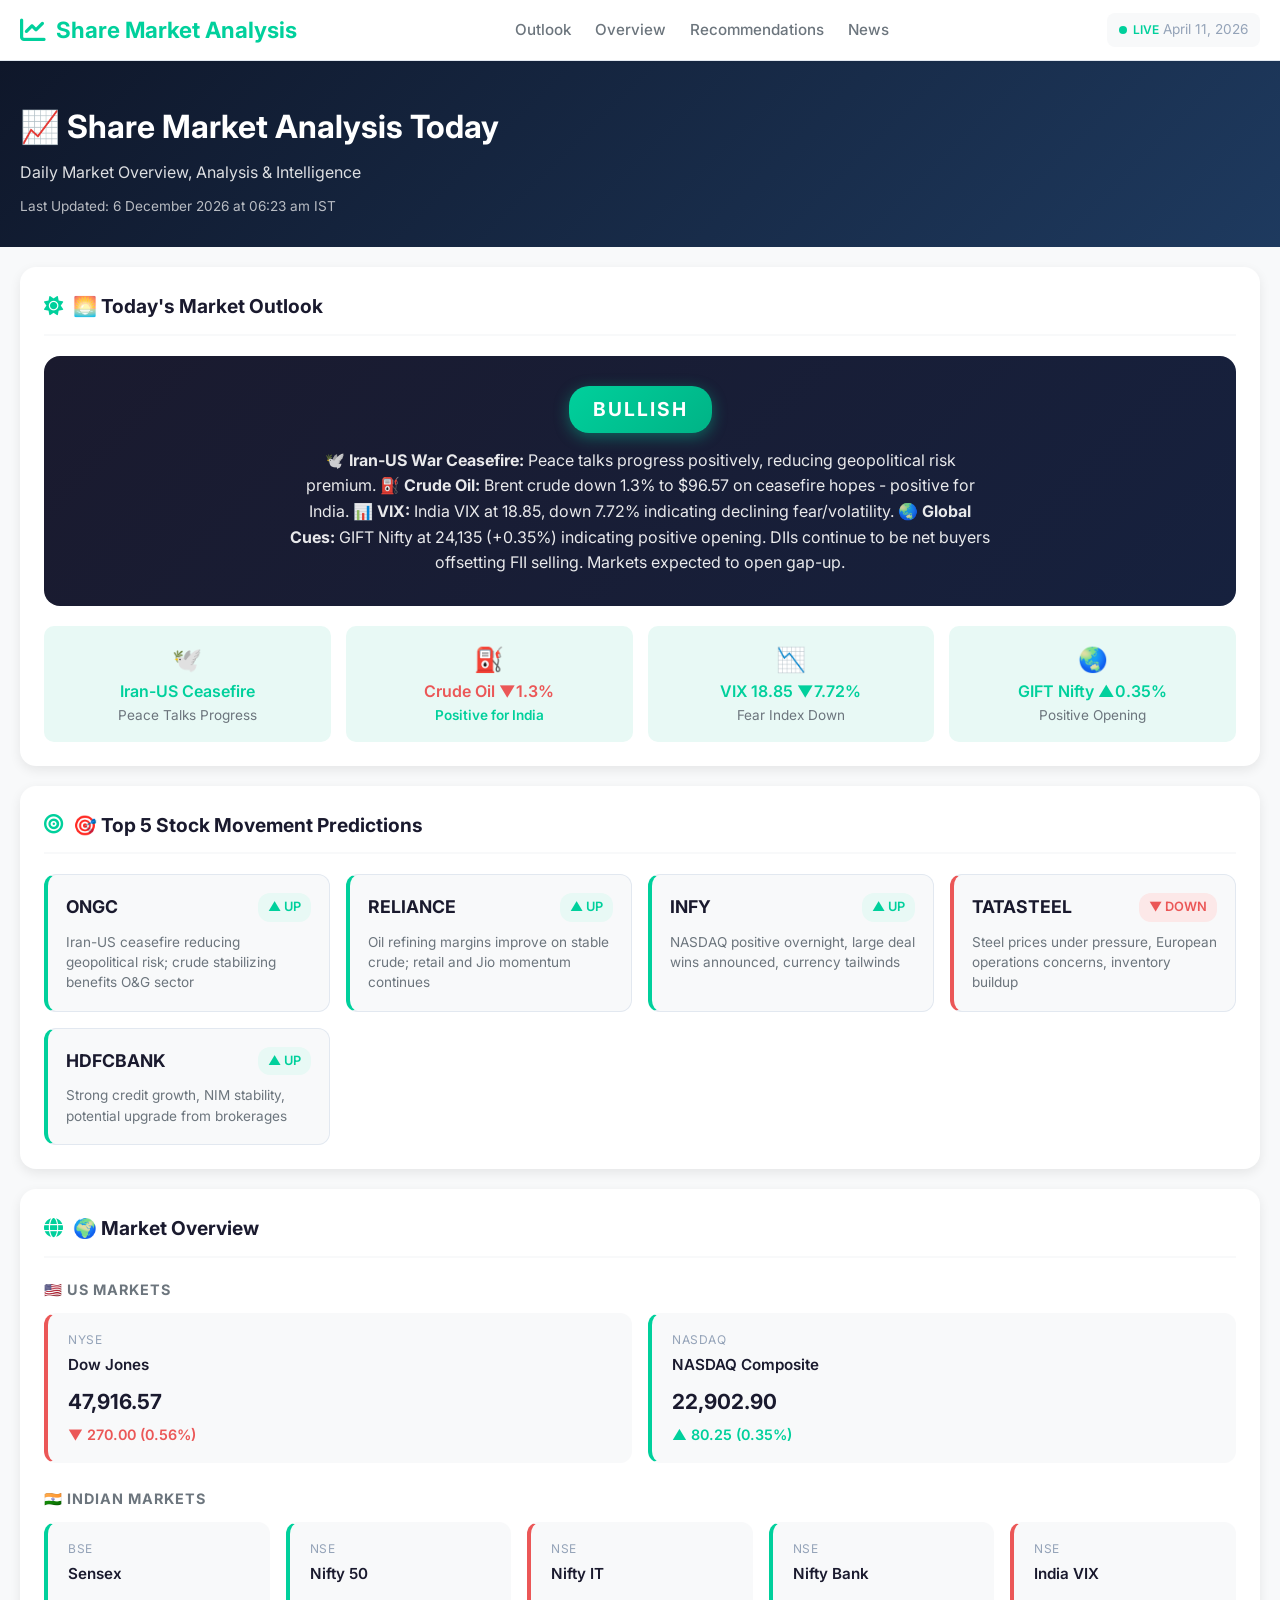
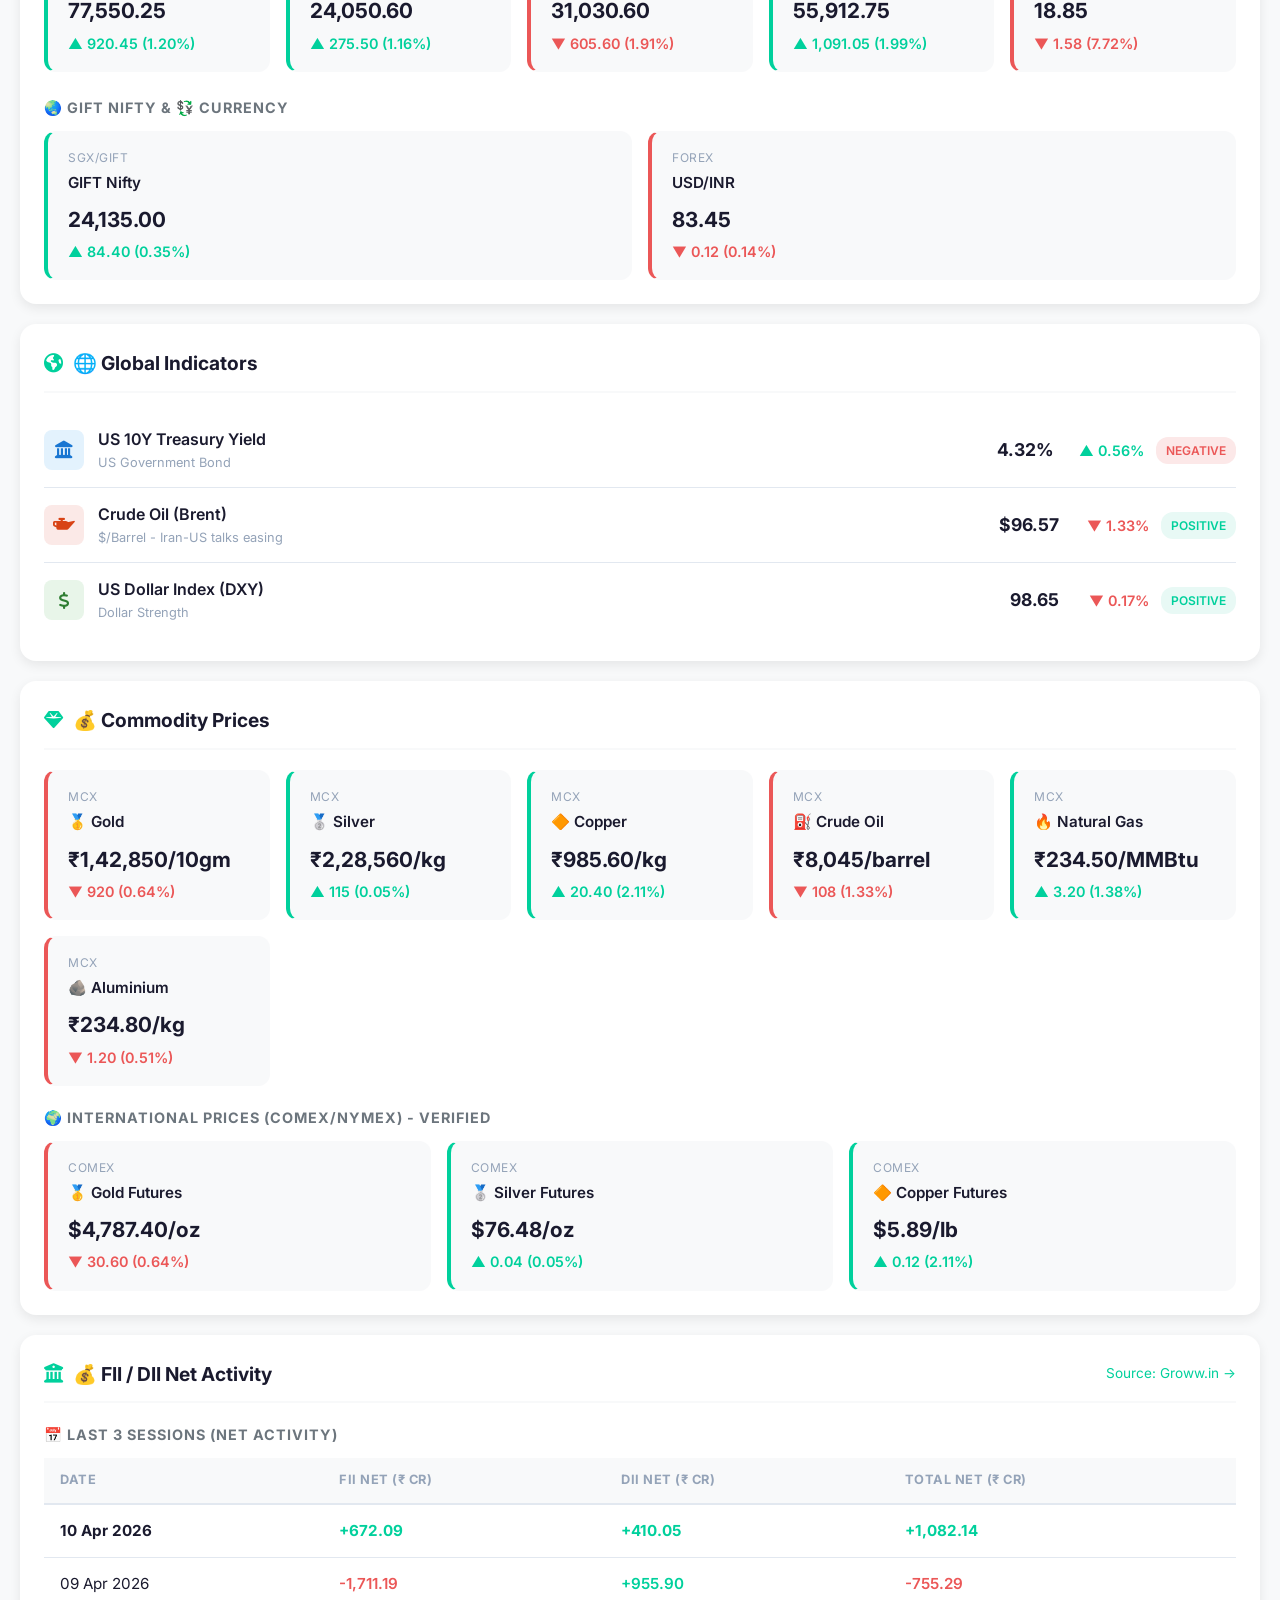
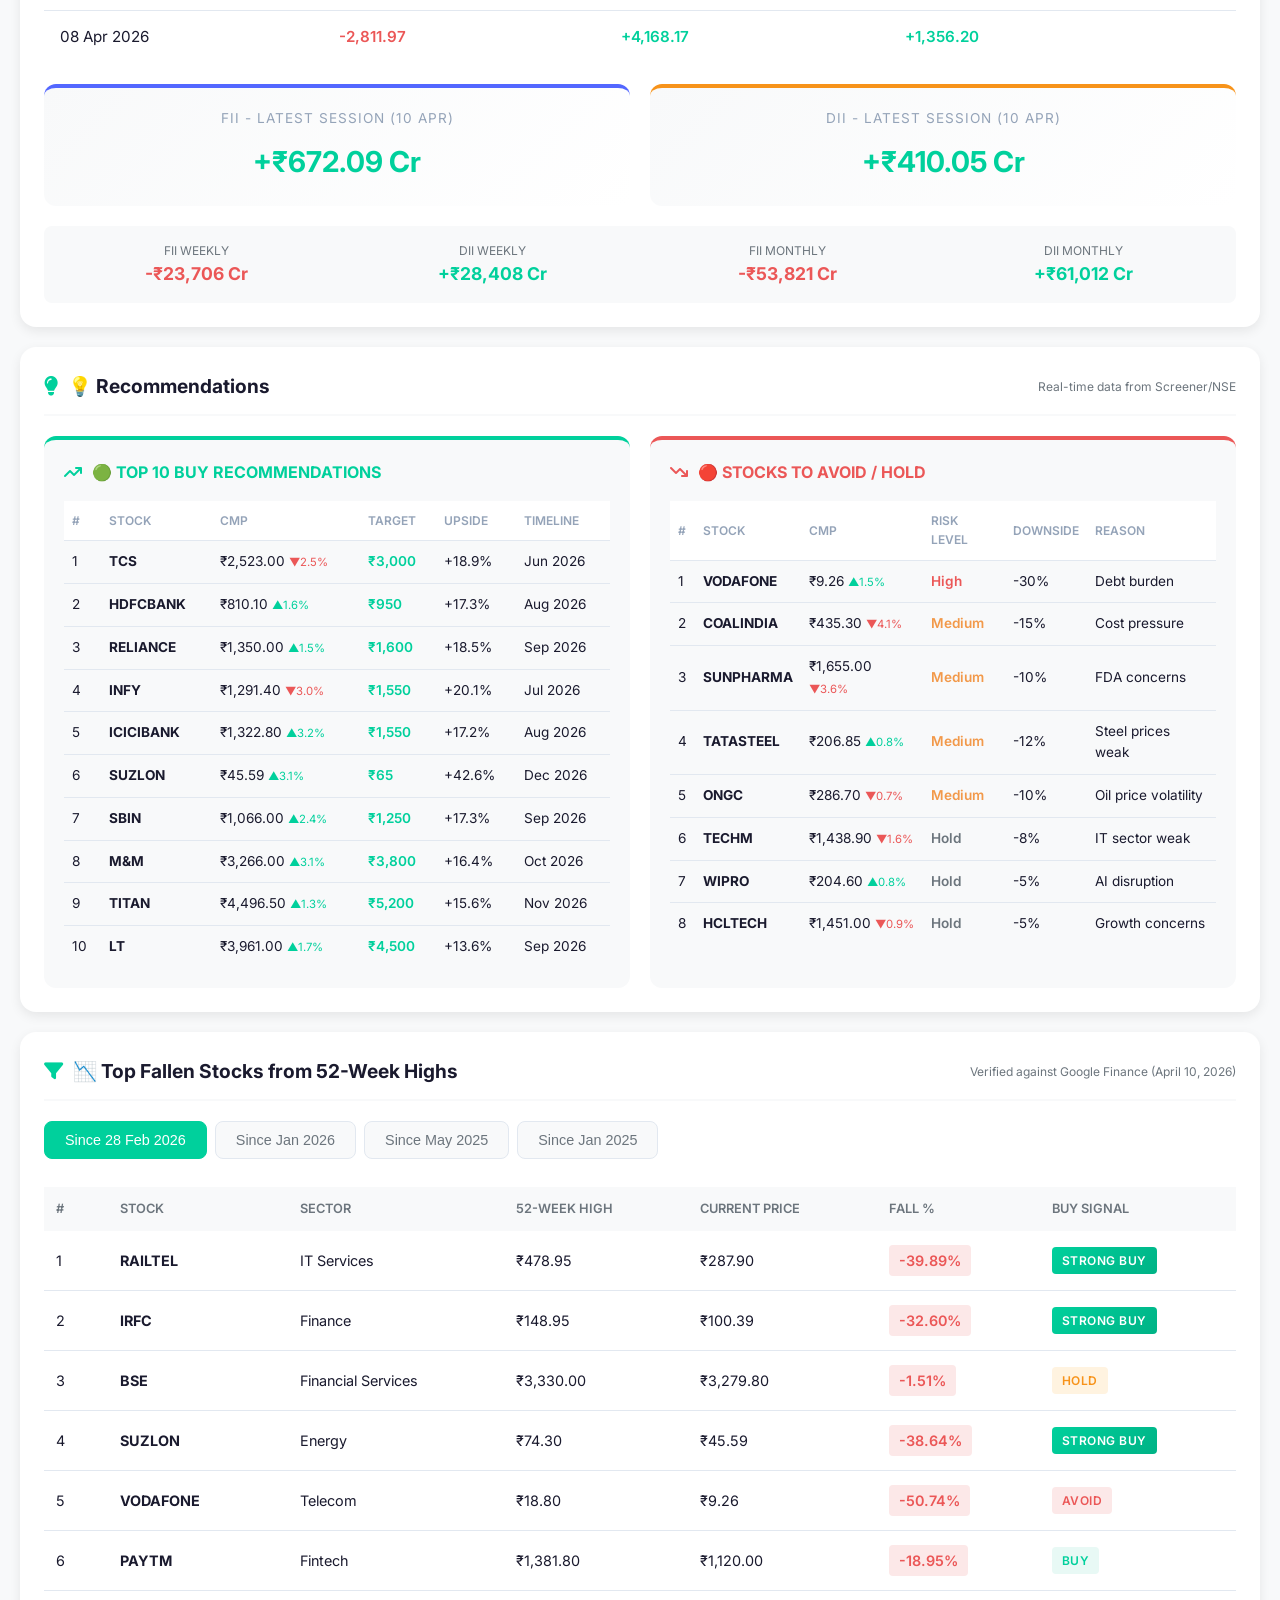
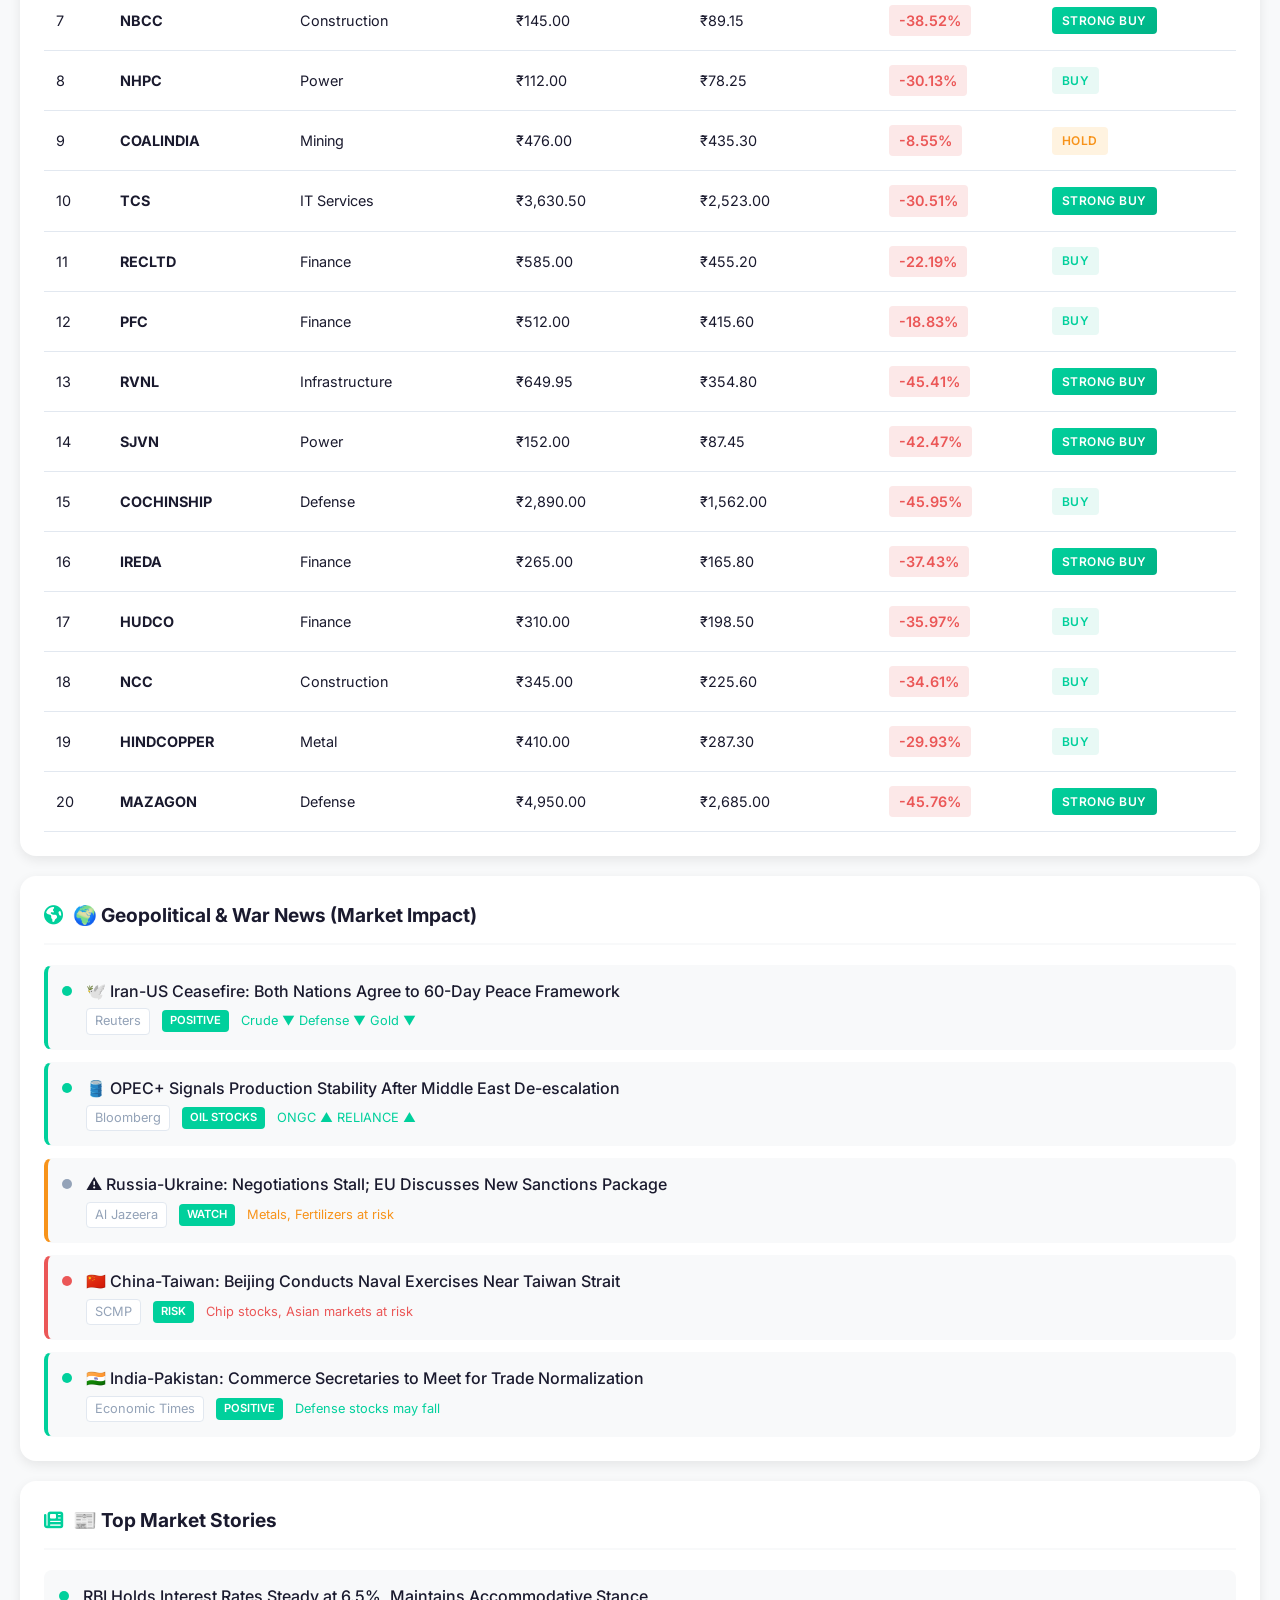
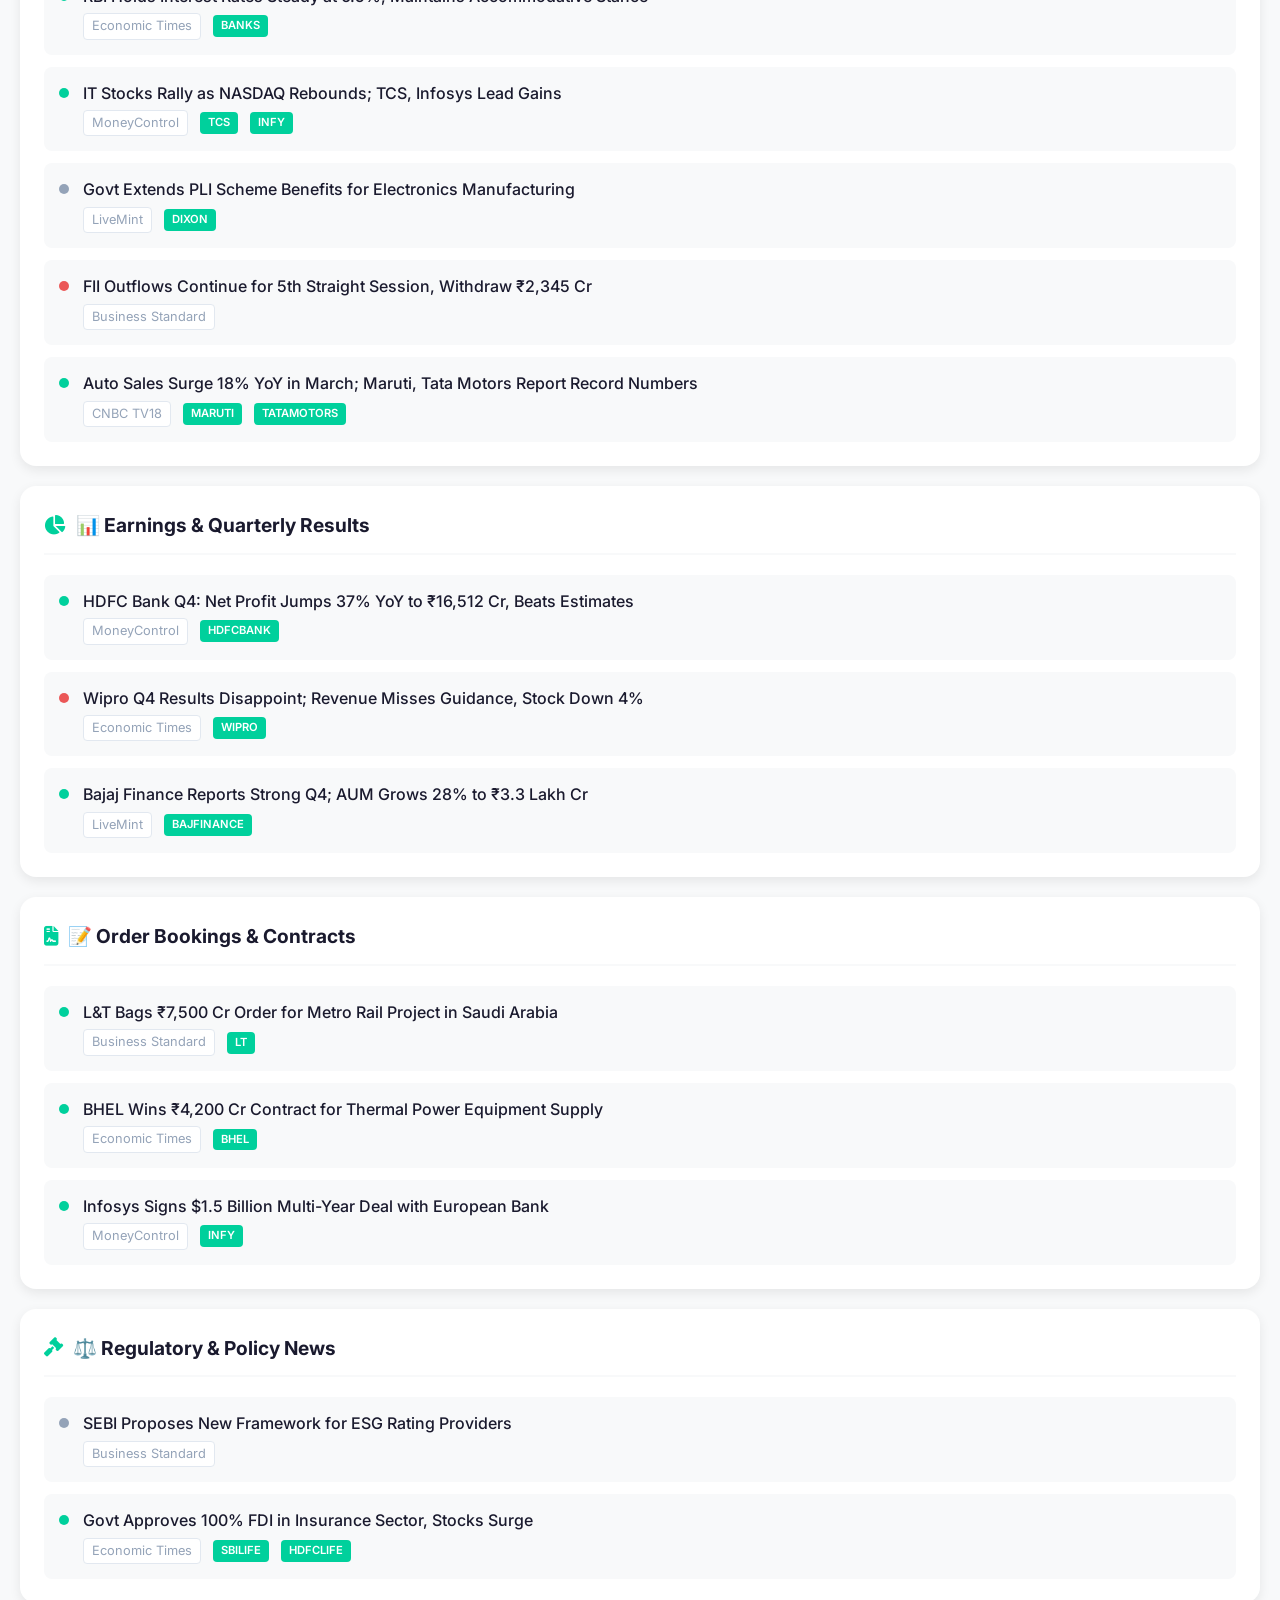
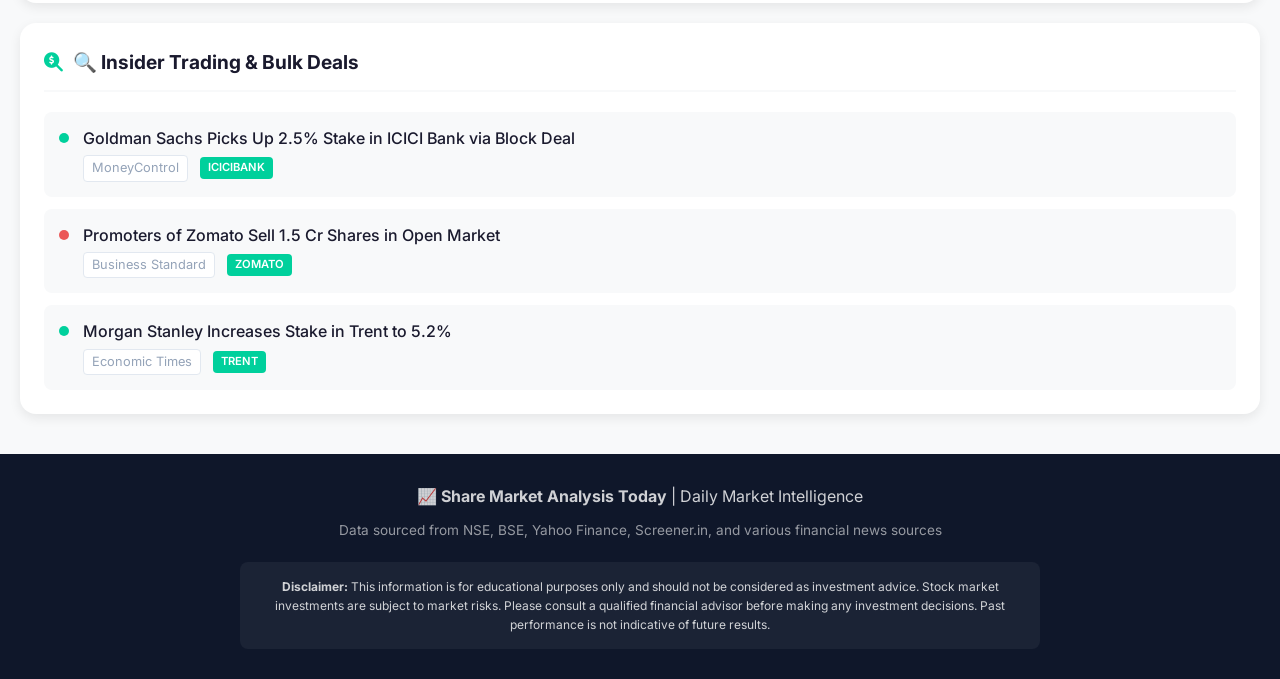
==== market_dashboard/index.html @ 62918c74 "✨ Add GitHub Pages dashboard deployment with email integration - Add deploy-pages.yml workflow for G" ====
<!DOCTYPE html>
<html lang="en">
<head>
    <meta charset="UTF-8">
    <meta name="viewport" content="width=device-width, initial-scale=1.0">
    <meta name="description" content="Share Market Analysis Today - Daily stock market overview, indices, FII/DII data, news, and recommendations">
    <title>📈 Share Market Analysis Today</title>
    <link rel="preconnect" href="https://fonts.googleapis.com">
    <link rel="preconnect" href="https://fonts.gstatic.com" crossorigin>
    <link href="https://fonts.googleapis.com/css2?family=Inter:wght@300;400;500;600;700;800&display=swap" rel="stylesheet">
    <link rel="stylesheet" href="https://cdnjs.cloudflare.com/ajax/libs/font-awesome/6.4.0/css/all.min.css">
    <link rel="stylesheet" href="assets/css/style.css">
</head>
<body>
    <!-- Navigation -->
    <nav class="navbar">
        <div class="nav-container">
            <a href="#" class="nav-logo">
                <i class="fas fa-chart-line"></i>
                <span>Share Market Analysis</span>
            </a>
            <ul class="nav-menu">
                <li><a href="#outlook" class="nav-link">Outlook</a></li>
                <li><a href="#overview" class="nav-link">Overview</a></li>
                <li><a href="#recommendations" class="nav-link">Recommendations</a></li>
                <li><a href="#news" class="nav-link">News</a></li>
            </ul>
            <div class="nav-date" id="currentDate">
                <span class="live-indicator"><span class="live-dot"></span>LIVE</span>
                April 11, 2026
            </div>
        </div>
    </nav>

    <!-- Page Header -->
    <header class="page-header">
        <div class="container">
            <h1>📈 Share Market Analysis Today</h1>
            <p class="tagline">Daily Market Overview, Analysis & Intelligence</p>
            <p class="last-updated">Last Updated: <span id="lastUpdated">April 11, 2026 09:30 AM IST</span></p>
        </div>
    </header>

    <main class="container" style="margin-top: 20px;">

        <!-- ===== TODAY'S MARKET OUTLOOK (AT TOP) ===== -->
        <section id="outlook" class="market-section">
            <div class="section-header">
                <h2 class="section-title"><i class="fas fa-sun"></i> 🌅 Today's Market Outlook</h2>
            </div>
            
            <div class="outlook-card">
                <div class="outlook-badge bullish" id="outlook-badge">BULLISH</div>
                <p class="outlook-reason" id="outlook-reason">
                    <strong>🕊️ Iran-US War Ceasefire:</strong> Peace talks progress positively, reducing geopolitical risk premium. 
                    <strong>⛽ Crude Oil:</strong> Brent crude down 1.3% to $96.57 on ceasefire hopes - positive for India.
                    <strong>📊 VIX:</strong> India VIX at 18.85, down 7.72% indicating declining fear/volatility.
                    <strong>🌏 Global Cues:</strong> GIFT Nifty at 24,135 (+0.35%) indicating positive opening.
                    DIIs continue to be net buyers offsetting FII selling. Markets expected to open gap-up.
                </p>
            </div>
            
            <!-- Quick Outlook Factors -->
            <div style="margin-top: 20px; display: grid; grid-template-columns: repeat(auto-fit, minmax(200px, 1fr)); gap: 15px;">
                <div style="background: #e8f9f5; padding: 15px; border-radius: 10px; text-align: center;">
                    <div style="font-size: 1.5rem;">🕊️</div>
                    <div style="font-weight: 600; color: #00d09c;">Iran-US Ceasefire</div>
                    <div style="font-size: 0.85rem; color: #6c757d;">Peace Talks Progress</div>
                </div>
                <div style="background: #e8f9f5; padding: 15px; border-radius: 10px; text-align: center;">
                    <div style="font-size: 1.5rem;">⛽</div>
                    <div style="font-weight: 600;"><span style="color: #eb5757;">Crude Oil ▼1.3%</span></div>
                    <div style="font-size: 0.85rem; font-weight: 600; color: #00d09c;">Positive for India</div>
                </div>
                <div style="background: #e8f9f5; padding: 15px; border-radius: 10px; text-align: center;">
                    <div style="font-size: 1.5rem;">📉</div>
                    <div style="font-weight: 600; color: #00d09c;">VIX 18.85 ▼7.72%</div>
                    <div style="font-size: 0.85rem; color: #6c757d;">Fear Index Down</div>
                </div>
                <div style="background: #e8f9f5; padding: 15px; border-radius: 10px; text-align: center;">
                    <div style="font-size: 1.5rem;">🌏</div>
                    <div style="font-weight: 600; color: #00d09c;">GIFT Nifty ▲0.35%</div>
                    <div style="font-size: 0.85rem; color: #6c757d;">Positive Opening</div>
                </div>
            </div>
        </section>

        <!-- ===== TOP 5 STOCK MOVEMENT PREDICTIONS ===== -->
        <section class="market-section">
            <div class="section-header">
                <h2 class="section-title"><i class="fas fa-bullseye"></i> 🎯 Top 5 Stock Movement Predictions</h2>
            </div>
            
            <div class="prediction-cards">
                <div class="prediction-card bullish">
                    <div class="prediction-header">
                        <span class="prediction-symbol">ONGC</span>
                        <span class="prediction-direction up">▲ UP</span>
                    </div>
                    <p class="prediction-reason">Iran-US ceasefire reducing geopolitical risk; crude stabilizing benefits O&G sector</p>
                </div>
                <div class="prediction-card bullish">
                    <div class="prediction-header">
                        <span class="prediction-symbol">RELIANCE</span>
                        <span class="prediction-direction up">▲ UP</span>
                    </div>
                    <p class="prediction-reason">Oil refining margins improve on stable crude; retail and Jio momentum continues</p>
                </div>
                <div class="prediction-card bullish">
                    <div class="prediction-header">
                        <span class="prediction-symbol">INFY</span>
                        <span class="prediction-direction up">▲ UP</span>
                    </div>
                    <p class="prediction-reason">NASDAQ positive overnight, large deal wins announced, currency tailwinds</p>
                </div>
                <div class="prediction-card bearish">
                    <div class="prediction-header">
                        <span class="prediction-symbol">TATASTEEL</span>
                        <span class="prediction-direction down">▼ DOWN</span>
                    </div>
                    <p class="prediction-reason">Steel prices under pressure, European operations concerns, inventory buildup</p>
                </div>
                <div class="prediction-card bullish">
                    <div class="prediction-header">
                        <span class="prediction-symbol">HDFCBANK</span>
                        <span class="prediction-direction up">▲ UP</span>
                    </div>
                    <p class="prediction-reason">Strong credit growth, NIM stability, potential upgrade from brokerages</p>
                </div>
            </div>
        </section>

        <!-- ===== MARKET OVERVIEW ===== -->
        <section id="overview" class="market-section">
            <div class="section-header">
                <h2 class="section-title"><i class="fas fa-globe"></i> 🌍 Market Overview</h2>
            </div>
            
            <!-- US Markets -->
            <h3 style="font-size: 0.9rem; color: #6c757d; margin-bottom: 12px; text-transform: uppercase; letter-spacing: 1px;">
                🇺🇸 US Markets
            </h3>
            <div class="indices-grid" style="margin-bottom: 24px;">
                <div class="index-card negative" id="dow-card">
                    <div class="index-region">NYSE</div>
                    <div class="index-name">Dow Jones</div>
                    <div class="index-value" id="dow-value">47,916.57</div>
                    <div class="index-change negative" id="dow-change">▼ 270.00 (0.56%)</div>
                </div>
                <div class="index-card positive" id="nasdaq-card">
                    <div class="index-region">NASDAQ</div>
                    <div class="index-name">NASDAQ Composite</div>
                    <div class="index-value" id="nasdaq-value">22,902.89</div>
                    <div class="index-change positive" id="nasdaq-change">▲ 80.25 (0.35%)</div>
                </div>
            </div>
            
            <!-- Indian Markets -->
            <h3 style="font-size: 0.9rem; color: #6c757d; margin-bottom: 12px; text-transform: uppercase; letter-spacing: 1px;">
                🇮🇳 Indian Markets
            </h3>
            <div class="indices-grid" style="margin-bottom: 24px;">
                <div class="index-card positive" id="sensex-card">
                    <div class="index-region">BSE</div>
                    <div class="index-name">Sensex</div>
                    <div class="index-value" id="sensex-value">77,550.25</div>
                    <div class="index-change positive" id="sensex-change">▲ 920.45 (1.20%)</div>
                </div>
                <div class="index-card positive" id="nifty-card">
                    <div class="index-region">NSE</div>
                    <div class="index-name">Nifty 50</div>
                    <div class="index-value" id="nifty-value">24,050.60</div>
                    <div class="index-change positive" id="nifty-change">▲ 276.55 (1.16%)</div>
                </div>
                <div class="index-card negative" id="niftyit-card">
                    <div class="index-region">NSE</div>
                    <div class="index-name">Nifty IT</div>
                    <div class="index-value" id="niftyit-value">31,030.60</div>
                    <div class="index-change negative" id="niftyit-change">▼ 605.60 (1.91%)</div>
                </div>
                <div class="index-card positive" id="niftybank-card">
                    <div class="index-region">NSE</div>
                    <div class="index-name">Nifty Bank</div>
                    <div class="index-value" id="niftybank-value">55,912.75</div>
                    <div class="index-change positive" id="niftybank-change">▲ 1,091.05 (1.99%)</div>
                </div>
                <div class="index-card negative" id="vix-card">
                    <div class="index-region">NSE</div>
                    <div class="index-name">India VIX</div>
                    <div class="index-value" id="vix-value">18.85</div>
                    <div class="index-change negative" id="vix-change">▼ 1.58 (7.72%)</div>
                </div>
            </div>
            
            <!-- GIFT Nifty & Currency -->
            <h3 style="font-size: 0.9rem; color: #6c757d; margin-bottom: 12px; text-transform: uppercase; letter-spacing: 1px;">
                🌏 GIFT Nifty & 💱 Currency
            </h3>
            <div class="indices-grid">
                <div class="index-card positive" id="gift-card">
                    <div class="index-region">SGX/GIFT</div>
                    <div class="index-name">GIFT Nifty</div>
                    <div class="index-value" id="gift-value">24,135.00</div>
                    <div class="index-change positive" id="gift-change">▲ 84.40 (0.35%)</div>
                </div>
                <div class="index-card negative" id="usdinr-card">
                    <div class="index-region">FOREX</div>
                    <div class="index-name">USD/INR</div>
                    <div class="index-value" id="usdinr-value">83.45</div>
                    <div class="index-change negative" id="usdinr-change">▼ 0.12 (0.14%)</div>
                </div>
            </div>
        </section>

        <!-- ===== GLOBAL INDICATORS ===== -->
        <section class="market-section">
            <div class="section-header">
                <h2 class="section-title"><i class="fas fa-earth-americas"></i> 🌐 Global Indicators</h2>
            </div>
            
            <div class="indicator-row">
                <div class="indicator-icon treasury"><i class="fas fa-landmark"></i></div>
                <div class="indicator-info">
                    <div class="indicator-name">US 10Y Treasury Yield</div>
                    <div class="indicator-subtitle">US Government Bond</div>
                </div>
                <div class="indicator-value">4.32%</div>
                <div class="indicator-change text-green">▲ 0.56%</div>
                <div class="indicator-impact impact-negative">NEGATIVE</div>
            </div>
            
            <div class="indicator-row">
                <div class="indicator-icon oil"><i class="fas fa-oil-can"></i></div>
                <div class="indicator-info">
                    <div class="indicator-name">Crude Oil (Brent)</div>
                    <div class="indicator-subtitle">$/Barrel - Iran-US talks easing</div>
                </div>
                <div class="indicator-value">$96.57</div>
                <div class="indicator-change text-red">▼ 1.33%</div>
                <div class="indicator-impact impact-positive">POSITIVE</div>
            </div>
            
            <div class="indicator-row">
                <div class="indicator-icon dollar"><i class="fas fa-dollar-sign"></i></div>
                <div class="indicator-info">
                    <div class="indicator-name">US Dollar Index (DXY)</div>
                    <div class="indicator-subtitle">Dollar Strength</div>
                </div>
                <div class="indicator-value">98.65</div>
                <div class="indicator-change text-red">▼ 0.17%</div>
                <div class="indicator-impact impact-positive">POSITIVE</div>
            </div>
        </section>

        <!-- ===== COMMODITY PRICES (Gold, Silver, Copper) ===== -->
        <section class="market-section">
            <div class="section-header">
                <h2 class="section-title"><i class="fas fa-gem"></i> 💰 Commodity Prices</h2>
            </div>
            
            <div class="indices-grid">
                <div class="index-card negative" id="gold-card">
                    <div class="index-region">MCX</div>
                    <div class="index-name">🥇 Gold</div>
                    <div class="index-value" id="gold-value">₹1,42,850/10gm</div>
                    <div class="index-change negative" id="gold-change">▼ 920 (0.64%)</div>
                </div>
                <div class="index-card positive" id="silver-card">
                    <div class="index-region">MCX</div>
                    <div class="index-name">🥈 Silver</div>
                    <div class="index-value" id="silver-value">₹2,28,560/kg</div>
                    <div class="index-change positive" id="silver-change">▲ 115 (0.05%)</div>
                </div>
                <div class="index-card positive" id="copper-card">
                    <div class="index-region">MCX</div>
                    <div class="index-name">🔶 Copper</div>
                    <div class="index-value" id="copper-value">₹985.60/kg</div>
                    <div class="index-change positive" id="copper-change">▲ 20.40 (2.11%)</div>
                </div>
                <div class="index-card negative" id="crudeoil-card">
                    <div class="index-region">MCX</div>
                    <div class="index-name">⛽ Crude Oil</div>
                    <div class="index-value" id="crudeoil-value">₹8,045/barrel</div>
                    <div class="index-change negative" id="crudeoil-change">▼ 108 (1.33%)</div>
                </div>
                <div class="index-card positive" id="naturalgas-card">
                    <div class="index-region">MCX</div>
                    <div class="index-name">🔥 Natural Gas</div>
                    <div class="index-value" id="naturalgas-value">₹234.50/MMBtu</div>
                    <div class="index-change positive" id="naturalgas-change">▲ 3.20 (1.38%)</div>
                </div>
                <div class="index-card negative" id="aluminium-card">
                    <div class="index-region">MCX</div>
                    <div class="index-name">🪨 Aluminium</div>
                    <div class="index-value" id="aluminium-value">₹234.80/kg</div>
                    <div class="index-change negative" id="aluminium-change">▼ 1.20 (0.51%)</div>
                </div>
            </div>
            
            <!-- International Prices -->
            <h3 style="font-size: 0.9rem; color: #6c757d; margin: 20px 0 12px; text-transform: uppercase; letter-spacing: 1px;">
                🌍 International Prices (COMEX/NYMEX) - Verified
            </h3>
            <div class="indices-grid">
                <div class="index-card negative">
                    <div class="index-region">COMEX</div>
                    <div class="index-name">🥇 Gold Futures</div>
                    <div class="index-value">$4,787.40/oz</div>
                    <div class="index-change negative">▼ 30.60 (0.64%)</div>
                </div>
                <div class="index-card positive">
                    <div class="index-region">COMEX</div>
                    <div class="index-name">🥈 Silver Futures</div>
                    <div class="index-value">$76.48/oz</div>
                    <div class="index-change positive">▲ 0.04 (0.05%)</div>
                </div>
                <div class="index-card positive">
                    <div class="index-region">COMEX</div>
                    <div class="index-name">🔶 Copper Futures</div>
                    <div class="index-value">$5.89/lb</div>
                    <div class="index-change positive">▲ 0.12 (2.11%)</div>
                </div>
            </div>
        </section>

        <!-- ===== FII/DII DATA (DAILY) ===== -->
        <section class="market-section">
            <div class="section-header">
                <h2 class="section-title"><i class="fas fa-building-columns"></i> 💰 FII / DII Net Activity</h2>
                <a href="https://groww.in/fii-dii-data" target="_blank" style="font-size: 0.85rem; color: #00d09c;">Source: Groww.in →</a>
            </div>
            
            <!-- Last 3 Sessions - NET Values Only -->
            <div style="margin-bottom: 20px; overflow-x: auto;">
                <h3 style="font-size: 0.9rem; color: #6c757d; margin-bottom: 12px; text-transform: uppercase; letter-spacing: 1px;">
                    📅 Last 3 Sessions (Net Activity)
                </h3>
                <table class="market-table" id="fii-dii-daily-table">
                    <thead>
                        <tr>
                            <th>Date</th>
                            <th>FII Net (₹ Cr)</th>
                            <th>DII Net (₹ Cr)</th>
                            <th>Total Net (₹ Cr)</th>
                        </tr>
                    </thead>
                    <tbody id="fii-dii-tbody">
                        <tr>
                            <td><strong>10 Apr 2026</strong></td>
                            <td style="color: #00d09c; font-weight: 700;">+672.09</td>
                            <td style="color: #00d09c; font-weight: 700;">+410.05</td>
                            <td style="color: #00d09c; font-weight: 700;">+1,082.14</td>
                        </tr>
                        <tr>
                            <td>09 Apr 2026</td>
                            <td style="color: #eb5757; font-weight: 600;">-1,711.19</td>
                            <td style="color: #00d09c; font-weight: 600;">+955.90</td>
                            <td style="color: #eb5757; font-weight: 600;">-755.29</td>
                        </tr>
                        <tr>
                            <td>08 Apr 2026</td>
                            <td style="color: #eb5757; font-weight: 600;">-2,811.97</td>
                            <td style="color: #00d09c; font-weight: 600;">+4,168.17</td>
                            <td style="color: #00d09c; font-weight: 600;">+1,356.20</td>
                        </tr>
                    </tbody>
                </table>
            </div>
            
            <!-- Weekly & Monthly Summary Cards -->
            <div class="fii-dii-cards">
                <div class="fii-dii-card fii">
                    <div class="fii-dii-label">FII - Latest Session (10 Apr)</div>
                    <div class="fii-dii-value positive" id="fii-net">+₹672.09 Cr</div>
                </div>
                <div class="fii-dii-card dii">
                    <div class="fii-dii-label">DII - Latest Session (10 Apr)</div>
                    <div class="fii-dii-value positive" id="dii-net">+₹410.05 Cr</div>
                </div>
            </div>
            
            <!-- Weekly & Monthly Summary -->
            <div style="margin-top: 20px; padding: 15px; background: #f8f9fa; border-radius: 8px;">
                <div style="display: grid; grid-template-columns: repeat(4, 1fr); gap: 20px; text-align: center;">
                    <div>
                        <div style="font-size: 0.75rem; color: #6c757d; text-transform: uppercase;">FII Weekly</div>
                        <div style="font-size: 1.1rem; font-weight: 700; color: #eb5757;">-₹23,706 Cr</div>
                    </div>
                    <div>
                        <div style="font-size: 0.75rem; color: #6c757d; text-transform: uppercase;">DII Weekly</div>
                        <div style="font-size: 1.1rem; font-weight: 700; color: #00d09c;">+₹28,408 Cr</div>
                    </div>
                    <div>
                        <div style="font-size: 0.75rem; color: #6c757d; text-transform: uppercase;">FII Monthly</div>
                        <div style="font-size: 1.1rem; font-weight: 700; color: #eb5757;">-₹53,821 Cr</div>
                    </div>
                    <div>
                        <div style="font-size: 0.75rem; color: #6c757d; text-transform: uppercase;">DII Monthly</div>
                        <div style="font-size: 1.1rem; font-weight: 700; color: #00d09c;">+₹61,012 Cr</div>
                    </div>
                </div>
            </div>
        </section>

        <!-- ===== RECOMMENDATIONS ===== -->
        <section id="recommendations" class="market-section">
            <div class="section-header">
                <h2 class="section-title"><i class="fas fa-lightbulb"></i> 💡 Recommendations</h2>
                <span style="font-size: 0.75rem; color: #6c757d;">Real-time data from Screener/NSE</span>
            </div>
            
            <div class="recommendations-grid">
                <div class="rec-column buy">
                    <div class="rec-column-header buy">
                        <i class="fas fa-arrow-trend-up"></i> 🟢 TOP 10 BUY RECOMMENDATIONS
                    </div>
                    <table class="rec-table">
                        <thead>
                            <tr>
                                <th>#</th>
                                <th>Stock</th>
                                <th>CMP</th>
                                <th>Target</th>
                                <th>Upside</th>
                                <th>Timeline</th>
                            </tr>
                        </thead>
                        <tbody>
                            <tr>
                                <td>1</td>
                                <td><strong>TCS</strong></td>
                                <td id="price-tcs">₹2,523</td>
                                <td style="color: #00d09c; font-weight: 600;">₹3,000</td>
                                <td>+18.9%</td>
                                <td>Jun 2026</td>
                            </tr>
                            <tr>
                                <td>2</td>
                                <td><strong>HDFCBANK</strong></td>
                                <td id="price-hdfcbank">₹810.10</td>
                                <td style="color: #00d09c; font-weight: 600;">₹950</td>
                                <td>+17.3%</td>
                                <td>Aug 2026</td>
                            </tr>
                            <tr>
                                <td>3</td>
                                <td><strong>RELIANCE</strong></td>
                                <td id="price-reliance">₹1,350</td>
                                <td style="color: #00d09c; font-weight: 600;">₹1,600</td>
                                <td>+18.5%</td>
                                <td>Sep 2026</td>
                            </tr>
                            <tr>
                                <td>4</td>
                                <td><strong>INFY</strong></td>
                                <td id="price-infy">₹1,291</td>
                                <td style="color: #00d09c; font-weight: 600;">₹1,550</td>
                                <td>+20.1%</td>
                                <td>Jul 2026</td>
                            </tr>
                            <tr>
                                <td>5</td>
                                <td><strong>ICICIBANK</strong></td>
                                <td id="price-icicibank">₹1,323</td>
                                <td style="color: #00d09c; font-weight: 600;">₹1,550</td>
                                <td>+17.2%</td>
                                <td>Aug 2026</td>
                            </tr>
                            <tr>
                                <td>6</td>
                                <td><strong>SUZLON</strong></td>
                                <td id="price-suzlon">₹45.59</td>
                                <td style="color: #00d09c; font-weight: 600;">₹65</td>
                                <td>+42.6%</td>
                                <td>Dec 2026</td>
                            </tr>
                            <tr>
                                <td>7</td>
                                <td><strong>SBIN</strong></td>
                                <td id="price-sbin">₹1,066</td>
                                <td style="color: #00d09c; font-weight: 600;">₹1,250</td>
                                <td>+17.3%</td>
                                <td>Sep 2026</td>
                            </tr>
                            <tr>
                                <td>8</td>
                                <td><strong>M&M</strong></td>
                                <td id="price-m&m">₹3,266</td>
                                <td style="color: #00d09c; font-weight: 600;">₹3,800</td>
                                <td>+16.4%</td>
                                <td>Oct 2026</td>
                            </tr>
                            <tr>
                                <td>9</td>
                                <td><strong>TITAN</strong></td>
                                <td id="price-titan">₹4,497</td>
                                <td style="color: #00d09c; font-weight: 600;">₹5,200</td>
                                <td>+15.6%</td>
                                <td>Nov 2026</td>
                            </tr>
                            <tr>
                                <td>10</td>
                                <td><strong>LT</strong></td>
                                <td id="price-lt">₹3,961</td>
                                <td style="color: #00d09c; font-weight: 600;">₹4,500</td>
                                <td>+13.6%</td>
                                <td>Sep 2026</td>
                            </tr>
                        </tbody>
                    </table>
                </div>
                
                <div class="rec-column sell">
                    <div class="rec-column-header sell">
                        <i class="fas fa-arrow-trend-down"></i> 🔴 STOCKS TO AVOID / HOLD
                    </div>
                    <table class="rec-table">
                        <thead>
                            <tr>
                                <th>#</th>
                                <th>Stock</th>
                                <th>CMP</th>
                                <th>Risk Level</th>
                                <th>Downside</th>
                                <th>Reason</th>
                            </tr>
                        </thead>
                        <tbody>
                            <tr>
                                <td>1</td>
                                <td><strong>VODAFONE</strong></td>
                                <td id="price-idea">₹9.26</td>
                                <td style="color: #eb5757; font-weight: 600;">High</td>
                                <td>-30%</td>
                                <td>Debt burden</td>
                            </tr>
                            <tr>
                                <td>2</td>
                                <td><strong>COALINDIA</strong></td>
                                <td id="price-coalindia">₹435.30</td>
                                <td style="color: #f2994a; font-weight: 600;">Medium</td>
                                <td>-15%</td>
                                <td>Cost pressure</td>
                            </tr>
                            <tr>
                                <td>3</td>
                                <td><strong>SUNPHARMA</strong></td>
                                <td id="price-sunpharma">₹1,655</td>
                                <td style="color: #f2994a; font-weight: 600;">Medium</td>
                                <td>-10%</td>
                                <td>FDA concerns</td>
                            </tr>
                            <tr>
                                <td>4</td>
                                <td><strong>TATASTEEL</strong></td>
                                <td id="price-tatasteel">₹206.85</td>
                                <td style="color: #f2994a; font-weight: 600;">Medium</td>
                                <td>-12%</td>
                                <td>Steel prices weak</td>
                            </tr>
                            <tr>
                                <td>5</td>
                                <td><strong>ONGC</strong></td>
                                <td id="price-ongc">₹286.70</td>
                                <td style="color: #f2994a; font-weight: 600;">Medium</td>
                                <td>-10%</td>
                                <td>Oil price volatility</td>
                            </tr>
                            <tr>
                                <td>6</td>
                                <td><strong>TECHM</strong></td>
                                <td id="price-techm">₹1,438.90</td>
                                <td style="color: #6c757d; font-weight: 600;">Hold</td>
                                <td>-8%</td>
                                <td>IT sector weak</td>
                            </tr>
                            <tr>
                                <td>7</td>
                                <td><strong>WIPRO</strong></td>
                                <td id="price-wipro">₹204.60</td>
                                <td style="color: #6c757d; font-weight: 600;">Hold</td>
                                <td>-5%</td>
                                <td>AI disruption</td>
                            </tr>
                            <tr>
                                <td>8</td>
                                <td><strong>HCLTECH</strong></td>
                                <td id="price-hcltech">₹1,451</td>
                                <td style="color: #6c757d; font-weight: 600;">Hold</td>
                                <td>-5%</td>
                                <td>Growth concerns</td>
                            </tr>
                        </tbody>
                    </table>
                </div>
            </div>
        </section>

        <!-- ===== SCREENER - TOP FALLEN STOCKS ===== -->
        <section id="screener" class="market-section">
            <div class="section-header">
                <h2 class="section-title"><i class="fas fa-filter"></i> 📉 Top Fallen Stocks from 52-Week Highs</h2>
                <span style="font-size: 0.75rem; color: #6c757d;">Verified against Google Finance (April 10, 2026)</span>
            </div>
            
            <div class="screener-tabs">
                <button class="screener-tab active" data-period="feb26">Since 28 Feb 2026</button>
                <button class="screener-tab" data-period="jan26">Since Jan 2026</button>
                <button class="screener-tab" data-period="may25">Since May 2025</button>
                <button class="screener-tab" data-period="jan25">Since Jan 2025</button>
            </div>
            
            <div class="screener-content" id="screener-feb26">
                <table class="screener-table" id="screener-table-feb26">
                    <thead>
                        <tr>
                            <th>#</th>
                            <th>Stock</th>
                            <th>Sector</th>
                            <th>52-Week High</th>
                            <th>Current Price</th>
                            <th>Fall %</th>
                            <th>Buy Signal</th>
                        </tr>
                    </thead>
                    <tbody id="screener-tbody-feb26">
                        <tr><td colspan="7" style="text-align: center; padding: 20px;"><span class="loading-indicator">Loading real-time data...</span></td></tr>
                    </tbody>
                </table>
            </div>
            
            <div class="screener-content" id="screener-jan26" style="display: none;">
                <table class="screener-table">
                    <thead>
                        <tr>
                            <th>#</th>
                            <th>Stock</th>
                            <th>Sector</th>
                            <th>52-Week High</th>
                            <th>Current Price</th>
                            <th>Fall %</th>
                            <th>Buy Signal</th>
                        </tr>
                    </thead>
                    <tbody id="screener-tbody-jan26">
                        <tr><td colspan="7" style="text-align: center; padding: 20px;"><span class="loading-indicator">Loading real-time data...</span></td></tr>
                    </tbody>
                </table>
            </div>
            
            <div class="screener-content" id="screener-may25" style="display: none;">
                <table class="screener-table">
                    <thead>
                        <tr>
                            <th>#</th>
                            <th>Stock</th>
                            <th>Sector</th>
                            <th>May 2025 High</th>
                            <th>Current Price</th>
                            <th>Fall %</th>
                            <th>Buy Signal</th>
                        </tr>
                    </thead>
                    <tbody id="screener-tbody-may25">
                        <tr><td colspan="7" style="text-align: center; padding: 20px;"><span class="loading-indicator">Loading real-time data...</span></td></tr>
                    </tbody>
                </table>
            </div>
            
            <div class="screener-content" id="screener-jan25" style="display: none;">
                <table class="screener-table">
                    <thead>
                        <tr>
                            <th>#</th>
                            <th>Stock</th>
                            <th>Sector</th>
                            <th>Jan 2025 High</th>
                            <th>Current Price</th>
                            <th>Fall %</th>
                            <th>Buy Signal</th>
                        </tr>
                    </thead>
                    <tbody id="screener-tbody-jan25">
                        <tr><td colspan="7" style="text-align: center; padding: 20px;"><span class="loading-indicator">Loading real-time data...</span></td></tr>
                    </tbody>
                </table>
            </div>
        </section>

        <!-- ===== GEOPOLITICAL & WAR NEWS ===== -->
        <section id="war-news" class="market-section">
            <div class="section-header">
                <h2 class="section-title"><i class="fas fa-globe-americas"></i> 🌍 Geopolitical & War News (Market Impact)</h2>
            </div>
            
            <div class="news-list">
                <div class="news-item" style="border-left: 4px solid #00d09c;">
                    <div class="news-indicator positive"></div>
                    <div class="news-content">
                        <a href="https://www.reuters.com/world/" target="_blank" class="news-headline">🕊️ Iran-US Ceasefire: Both Nations Agree to 60-Day Peace Framework</a>
                        <div class="news-meta">
                            <span class="news-source">Reuters</span>
                            <span class="stock-tag">POSITIVE</span>
                            <span style="color: #00d09c; font-size: 0.8rem;">Crude ▼ Defense ▼ Gold ▼</span>
                        </div>
                    </div>
                </div>
                <div class="news-item" style="border-left: 4px solid #00d09c;">
                    <div class="news-indicator positive"></div>
                    <div class="news-content">
                        <a href="https://www.bloomberg.com/energy" target="_blank" class="news-headline">🛢️ OPEC+ Signals Production Stability After Middle East De-escalation</a>
                        <div class="news-meta">
                            <span class="news-source">Bloomberg</span>
                            <span class="stock-tag">OIL STOCKS</span>
                            <span style="color: #00d09c; font-size: 0.8rem;">ONGC ▲ RELIANCE ▲</span>
                        </div>
                    </div>
                </div>
                <div class="news-item" style="border-left: 4px solid #f7931a;">
                    <div class="news-indicator neutral"></div>
                    <div class="news-content">
                        <a href="https://www.aljazeera.com/news/russia-ukraine-war" target="_blank" class="news-headline">⚠️ Russia-Ukraine: Negotiations Stall; EU Discusses New Sanctions Package</a>
                        <div class="news-meta">
                            <span class="news-source">Al Jazeera</span>
                            <span class="stock-tag">WATCH</span>
                            <span style="color: #f7931a; font-size: 0.8rem;">Metals, Fertilizers at risk</span>
                        </div>
                    </div>
                </div>
                <div class="news-item" style="border-left: 4px solid #eb5757;">
                    <div class="news-indicator negative"></div>
                    <div class="news-content">
                        <a href="https://www.scmp.com/topics/taiwan" target="_blank" class="news-headline">🇨🇳 China-Taiwan: Beijing Conducts Naval Exercises Near Taiwan Strait</a>
                        <div class="news-meta">
                            <span class="news-source">SCMP</span>
                            <span class="stock-tag">RISK</span>
                            <span style="color: #eb5757; font-size: 0.8rem;">Chip stocks, Asian markets at risk</span>
                        </div>
                    </div>
                </div>
                <div class="news-item" style="border-left: 4px solid #00d09c;">
                    <div class="news-indicator positive"></div>
                    <div class="news-content">
                        <a href="https://economictimes.indiatimes.com/news/economy" target="_blank" class="news-headline">🇮🇳 India-Pakistan: Commerce Secretaries to Meet for Trade Normalization</a>
                        <div class="news-meta">
                            <span class="news-source">Economic Times</span>
                            <span class="stock-tag">POSITIVE</span>
                            <span style="color: #00d09c; font-size: 0.8rem;">Defense stocks may fall</span>
                        </div>
                    </div>
                </div>
            </div>
        </section>

        <!-- ===== TOP MARKET STORIES ===== -->
        <section id="news" class="market-section">
            <div class="section-header">
                <h2 class="section-title"><i class="fas fa-newspaper"></i> 📰 Top Market Stories</h2>
            </div>
            
            <div class="news-list" id="top-stories">
                <div class="news-item">
                    <div class="news-indicator positive"></div>
                    <div class="news-content">
                        <a href="https://economictimes.indiatimes.com/markets/rbi" target="_blank" class="news-headline">RBI Holds Interest Rates Steady at 6.5%, Maintains Accommodative Stance</a>
                        <div class="news-meta">
                            <span class="news-source">Economic Times</span>
                            <span class="stock-tag">BANKS</span>
                        </div>
                    </div>
                </div>
                <div class="news-item">
                    <div class="news-indicator positive"></div>
                    <div class="news-content">
                        <a href="https://www.moneycontrol.com/news/business/markets/" target="_blank" class="news-headline">IT Stocks Rally as NASDAQ Rebounds; TCS, Infosys Lead Gains</a>
                        <div class="news-meta">
                            <span class="news-source">MoneyControl</span>
                            <span class="stock-tag">TCS</span>
                            <span class="stock-tag">INFY</span>
                        </div>
                    </div>
                </div>
                <div class="news-item">
                    <div class="news-indicator neutral"></div>
                    <div class="news-content">
                        <a href="https://www.livemint.com/industry/manufacturing" target="_blank" class="news-headline">Govt Extends PLI Scheme Benefits for Electronics Manufacturing</a>
                        <div class="news-meta">
                            <span class="news-source">LiveMint</span>
                            <span class="stock-tag">DIXON</span>
                        </div>
                    </div>
                </div>
                <div class="news-item">
                    <div class="news-indicator negative"></div>
                    <div class="news-content">
                        <a href="https://www.business-standard.com/markets/fii-dii" target="_blank" class="news-headline">FII Outflows Continue for 5th Straight Session, Withdraw ₹2,345 Cr</a>
                        <div class="news-meta">
                            <span class="news-source">Business Standard</span>
                        </div>
                    </div>
                </div>
                <div class="news-item">
                    <div class="news-indicator positive"></div>
                    <div class="news-content">
                        <a href="https://www.cnbctv18.com/auto/auto-sales" target="_blank" class="news-headline">Auto Sales Surge 18% YoY in March; Maruti, Tata Motors Report Record Numbers</a>
                        <div class="news-meta">
                            <span class="news-source">CNBC TV18</span>
                            <span class="stock-tag">MARUTI</span>
                            <span class="stock-tag">TATAMOTORS</span>
                        </div>
                    </div>
                </div>
            </div>
        </section>

        <!-- ===== EARNINGS & QUARTERLY RESULTS ===== -->
        <section class="market-section">
            <div class="section-header">
                <h2 class="section-title"><i class="fas fa-chart-pie"></i> 📊 Earnings & Quarterly Results</h2>
            </div>
            
            <div class="news-list" id="earnings-news">
                <div class="news-item">
                    <div class="news-indicator positive"></div>
                    <div class="news-content">
                        <a href="https://www.moneycontrol.com/news/business/earnings/" target="_blank" class="news-headline">HDFC Bank Q4: Net Profit Jumps 37% YoY to ₹16,512 Cr, Beats Estimates</a>
                        <div class="news-meta">
                            <span class="news-source">MoneyControl</span>
                            <span class="stock-tag">HDFCBANK</span>
                        </div>
                    </div>
                </div>
                <div class="news-item">
                    <div class="news-indicator negative"></div>
                    <div class="news-content">
                        <a href="https://economictimes.indiatimes.com/markets/stocks/earnings/" target="_blank" class="news-headline">Wipro Q4 Results Disappoint; Revenue Misses Guidance, Stock Down 4%</a>
                        <div class="news-meta">
                            <span class="news-source">Economic Times</span>
                            <span class="stock-tag">WIPRO</span>
                        </div>
                    </div>
                </div>
                <div class="news-item">
                    <div class="news-indicator positive"></div>
                    <div class="news-content">
                        <a href="https://www.livemint.com/market/stock-market-news" target="_blank" class="news-headline">Bajaj Finance Reports Strong Q4; AUM Grows 28% to ₹3.3 Lakh Cr</a>
                        <div class="news-meta">
                            <span class="news-source">LiveMint</span>
                            <span class="stock-tag">BAJFINANCE</span>
                        </div>
                    </div>
                </div>
            </div>
        </section>

        <!-- ===== ORDER BOOKINGS & CONTRACTS ===== -->
        <section class="market-section">
            <div class="section-header">
                <h2 class="section-title"><i class="fas fa-file-contract"></i> 📝 Order Bookings & Contracts</h2>
            </div>
            
            <div class="news-list" id="orders-news">
                <div class="news-item">
                    <div class="news-indicator positive"></div>
                    <div class="news-content">
                        <a href="https://www.business-standard.com/companies/news" target="_blank" class="news-headline">L&T Bags ₹7,500 Cr Order for Metro Rail Project in Saudi Arabia</a>
                        <div class="news-meta">
                            <span class="news-source">Business Standard</span>
                            <span class="stock-tag">LT</span>
                        </div>
                    </div>
                </div>
                <div class="news-item">
                    <div class="news-indicator positive"></div>
                    <div class="news-content">
                        <a href="https://economictimes.indiatimes.com/industry/energy/power" target="_blank" class="news-headline">BHEL Wins ₹4,200 Cr Contract for Thermal Power Equipment Supply</a>
                        <div class="news-meta">
                            <span class="news-source">Economic Times</span>
                            <span class="stock-tag">BHEL</span>
                        </div>
                    </div>
                </div>
                <div class="news-item">
                    <div class="news-indicator positive"></div>
                    <div class="news-content">
                        <a href="https://www.moneycontrol.com/news/business/companies/" target="_blank" class="news-headline">Infosys Signs $1.5 Billion Multi-Year Deal with European Bank</a>
                        <div class="news-meta">
                            <span class="news-source">MoneyControl</span>
                            <span class="stock-tag">INFY</span>
                        </div>
                    </div>
                </div>
            </div>
        </section>

        <!-- ===== REGULATORY & POLICY NEWS ===== -->
        <section class="market-section">
            <div class="section-header">
                <h2 class="section-title"><i class="fas fa-gavel"></i> ⚖️ Regulatory & Policy News</h2>
            </div>
            
            <div class="news-list" id="regulatory-news">
                <div class="news-item">
                    <div class="news-indicator neutral"></div>
                    <div class="news-content">
                        <a href="https://www.sebi.gov.in/" target="_blank" class="news-headline">SEBI Proposes New Framework for ESG Rating Providers</a>
                        <div class="news-meta">
                            <span class="news-source">Business Standard</span>
                        </div>
                    </div>
                </div>
                <div class="news-item">
                    <div class="news-indicator positive"></div>
                    <div class="news-content">
                        <a href="https://economictimes.indiatimes.com/industry/banking/finance/insure" target="_blank" class="news-headline">Govt Approves 100% FDI in Insurance Sector, Stocks Surge</a>
                        <div class="news-meta">
                            <span class="news-source">Economic Times</span>
                            <span class="stock-tag">SBILIFE</span>
                            <span class="stock-tag">HDFCLIFE</span>
                        </div>
                    </div>
                </div>
            </div>
        </section>

        <!-- ===== INSIDER TRADING & BULK DEALS ===== -->
        <section class="market-section">
            <div class="section-header">
                <h2 class="section-title"><i class="fas fa-search-dollar"></i> 🔍 Insider Trading & Bulk Deals</h2>
            </div>
            
            <div class="news-list" id="insider-news">
                <div class="news-item">
                    <div class="news-indicator positive"></div>
                    <div class="news-content">
                        <a href="https://www.moneycontrol.com/news/business/markets/bulk-deals" target="_blank" class="news-headline">Goldman Sachs Picks Up 2.5% Stake in ICICI Bank via Block Deal</a>
                        <div class="news-meta">
                            <span class="news-source">MoneyControl</span>
                            <span class="stock-tag">ICICIBANK</span>
                        </div>
                    </div>
                </div>
                <div class="news-item">
                    <div class="news-indicator negative"></div>
                    <div class="news-content">
                        <a href="https://www.business-standard.com/markets/bulk-block-deals" target="_blank" class="news-headline">Promoters of Zomato Sell 1.5 Cr Shares in Open Market</a>
                        <div class="news-meta">
                            <span class="news-source">Business Standard</span>
                            <span class="stock-tag">ZOMATO</span>
                        </div>
                    </div>
                </div>
                <div class="news-item">
                    <div class="news-indicator positive"></div>
                    <div class="news-content">
                        <a href="https://economictimes.indiatimes.com/markets/stocks/news" target="_blank" class="news-headline">Morgan Stanley Increases Stake in Trent to 5.2%</a>
                        <div class="news-meta">
                            <span class="news-source">Economic Times</span>
                            <span class="stock-tag">TRENT</span>
                        </div>
                    </div>
                </div>
            </div>
        </section>

    </main>

    <!-- Footer -->
    <footer class="footer">
        <div class="container">
            <div class="footer-content">
                <p><strong>📈 Share Market Analysis Today</strong> | Daily Market Intelligence</p>
                <p class="footer-note">Data sourced from NSE, BSE, Yahoo Finance, Screener.in, and various financial news sources</p>
                <div class="disclaimer">
                    <strong>Disclaimer:</strong> This information is for educational purposes only and should not be considered as investment advice. 
                    Stock market investments are subject to market risks. Please consult a qualified financial advisor before making any investment decisions. 
                    Past performance is not indicative of future results.
                </div>
            </div>
        </div>
    </footer>

    <!-- JavaScript -->
    <script src="assets/js/main.js"></script>
</body>
</html>
---- market_dashboard/assets/css/style.css ----
/* ===== CSS Variables ===== */
:root {
    --primary: #00d09c;
    --primary-dark: #00b386;
    --primary-light: #44f1c9;
    --secondary: #0f172a;
    --green: #00d09c;
    --green-light: #e8f9f5;
    --red: #eb5757;
    --red-light: #fce8e8;
    --yellow: #f7931a;
    --blue: #5367ff;
    --text-primary: #1a1a2e;
    --text-secondary: #6c757d;
    --text-muted: #94a3b8;
    --bg-primary: #ffffff;
    --bg-secondary: #f8f9fa;
    --bg-dark: #0f172a;
    --bg-card: #ffffff;
    --border: #e2e8f0;
    --shadow-sm: 0 1px 3px rgba(0,0,0,0.05);
    --shadow-md: 0 4px 12px rgba(0,0,0,0.08);
    --shadow-lg: 0 10px 25px rgba(0,0,0,0.1);
    --shadow-xl: 0 20px 40px rgba(0,0,0,0.1);
    --radius: 12px;
    --radius-sm: 8px;
    --radius-lg: 16px;
    --transition: all 0.3s ease;
}

/* ===== Reset & Base ===== */
*, *::before, *::after {
    margin: 0;
    padding: 0;
    box-sizing: border-box;
}

html {
    scroll-behavior: smooth;
}

body {
    font-family: 'Inter', -apple-system, BlinkMacSystemFont, 'Segoe UI', sans-serif;
    line-height: 1.6;
    color: var(--text-primary);
    background: var(--bg-secondary);
    overflow-x: hidden;
}

.container {
    max-width: 1400px;
    margin: 0 auto;
    padding: 0 20px;
}

a {
    text-decoration: none;
    color: inherit;
}

/* ===== Navigation ===== */
.navbar {
    background: var(--bg-primary);
    border-bottom: 1px solid var(--border);
    padding: 12px 0;
    position: sticky;
    top: 0;
    z-index: 1000;
    box-shadow: var(--shadow-sm);
}

.nav-container {
    max-width: 1400px;
    margin: 0 auto;
    padding: 0 20px;
    display: flex;
    justify-content: space-between;
    align-items: center;
}

.nav-logo {
    display: flex;
    align-items: center;
    gap: 10px;
    font-size: 1.4rem;
    font-weight: 700;
    color: var(--primary);
}

.nav-logo i {
    font-size: 1.6rem;
}

.nav-menu {
    display: flex;
    gap: 24px;
    list-style: none;
}

.nav-link {
    font-size: 0.95rem;
    font-weight: 500;
    color: var(--text-secondary);
    transition: var(--transition);
}

.nav-link:hover {
    color: var(--primary);
}

.nav-date {
    font-size: 0.85rem;
    color: var(--text-muted);
    background: var(--bg-secondary);
    padding: 6px 12px;
    border-radius: var(--radius-sm);
}

/* ===== Page Header ===== */
.page-header {
    background: linear-gradient(135deg, var(--secondary) 0%, #1e3a5f 100%);
    padding: 40px 0 30px;
    color: white;
}

.page-header h1 {
    font-size: 2rem;
    font-weight: 700;
    margin-bottom: 8px;
}

.page-header .tagline {
    font-size: 1rem;
    opacity: 0.85;
}

.last-updated {
    font-size: 0.85rem;
    opacity: 0.7;
    margin-top: 10px;
}

/* ===== Market Overview Section ===== */
.market-section {
    background: var(--bg-primary);
    border-radius: var(--radius-lg);
    padding: 24px;
    margin-bottom: 20px;
    box-shadow: var(--shadow-md);
}

.section-header {
    display: flex;
    justify-content: space-between;
    align-items: center;
    margin-bottom: 20px;
    padding-bottom: 12px;
    border-bottom: 2px solid var(--bg-secondary);
}

.section-title {
    font-size: 1.2rem;
    font-weight: 700;
    color: var(--text-primary);
    display: flex;
    align-items: center;
    gap: 10px;
}

.section-title i {
    color: var(--primary);
}

/* ===== Market Indices Grid ===== */
.indices-grid {
    display: grid;
    grid-template-columns: repeat(auto-fit, minmax(220px, 1fr));
    gap: 16px;
}

.index-card {
    background: var(--bg-secondary);
    border-radius: var(--radius);
    padding: 16px 20px;
    transition: var(--transition);
    border: 1px solid transparent;
}

.index-card:hover {
    transform: translateY(-2px);
    box-shadow: var(--shadow-md);
    border-color: var(--primary);
}

.index-card.positive {
    border-left: 4px solid var(--green);
}

.index-card.negative {
    border-left: 4px solid var(--red);
}

.index-region {
    font-size: 0.75rem;
    color: var(--text-muted);
    text-transform: uppercase;
    letter-spacing: 0.5px;
    margin-bottom: 4px;
}

.index-name {
    font-size: 0.95rem;
    font-weight: 600;
    color: var(--text-primary);
}

.index-value {
    font-size: 1.3rem;
    font-weight: 700;
    color: var(--text-primary);
    margin-top: 8px;
}

.index-change {
    font-size: 0.9rem;
    font-weight: 600;
    margin-top: 4px;
}

.index-change.positive {
    color: var(--green);
}

.index-change.negative {
    color: var(--red);
}

/* ===== Market Tables ===== */
.market-table {
    width: 100%;
    border-collapse: collapse;
}

.market-table th {
    text-align: left;
    padding: 12px 16px;
    font-size: 0.8rem;
    text-transform: uppercase;
    letter-spacing: 0.5px;
    color: var(--text-muted);
    background: var(--bg-secondary);
    border-bottom: 2px solid var(--border);
}

.market-table td {
    padding: 14px 16px;
    border-bottom: 1px solid var(--border);
    font-size: 0.95rem;
}

.market-table tr:last-child td {
    border-bottom: none;
}

.market-table tr:hover {
    background: var(--bg-secondary);
}

.symbol-cell {
    display: flex;
    align-items: center;
    gap: 10px;
}

.symbol-badge {
    width: 36px;
    height: 36px;
    background: var(--primary-light);
    border-radius: 8px;
    display: flex;
    align-items: center;
    justify-content: center;
    font-weight: 700;
    font-size: 0.75rem;
    color: var(--primary-dark);
}

/* ===== FII DII Section ===== */
.fii-dii-cards {
    display: grid;
    grid-template-columns: repeat(auto-fit, minmax(280px, 1fr));
    gap: 20px;
}

.fii-dii-card {
    background: linear-gradient(135deg, var(--bg-secondary) 0%, #fff 100%);
    border-radius: var(--radius);
    padding: 20px;
    text-align: center;
}

.fii-dii-card.fii {
    border-top: 4px solid var(--blue);
}

.fii-dii-card.dii {
    border-top: 4px solid var(--yellow);
}

.fii-dii-label {
    font-size: 0.85rem;
    color: var(--text-muted);
    text-transform: uppercase;
    letter-spacing: 1px;
    margin-bottom: 10px;
}

.fii-dii-value {
    font-size: 1.8rem;
    font-weight: 700;
}

.fii-dii-value.positive {
    color: var(--green);
}

.fii-dii-value.negative {
    color: var(--red);
}

.fii-dii-details {
    margin-top: 15px;
    font-size: 0.85rem;
    color: var(--text-secondary);
}

.fii-dii-details span {
    display: block;
    margin-bottom: 4px;
}

/* ===== Global Indicators ===== */
.indicator-row {
    display: flex;
    align-items: center;
    padding: 14px 0;
    border-bottom: 1px solid var(--border);
}

.indicator-row:last-child {
    border-bottom: none;
}

.indicator-icon {
    width: 40px;
    height: 40px;
    border-radius: var(--radius-sm);
    display: flex;
    align-items: center;
    justify-content: center;
    margin-right: 14px;
    font-size: 1.1rem;
}

.indicator-icon.treasury { background: #e3f2fd; color: #1976d2; }
.indicator-icon.oil { background: #fbe9e7; color: #d84315; }
.indicator-icon.gold { background: #fff8e1; color: #f9a825; }
.indicator-icon.dollar { background: #e8f5e9; color: #2e7d32; }

.indicator-info {
    flex: 1;
}

.indicator-name {
    font-weight: 600;
    color: var(--text-primary);
}

.indicator-subtitle {
    font-size: 0.8rem;
    color: var(--text-muted);
}

.indicator-value {
    font-weight: 700;
    font-size: 1.1rem;
    margin-right: 20px;
}

.indicator-change {
    font-weight: 600;
    font-size: 0.9rem;
    min-width: 70px;
    text-align: right;
}

.indicator-impact {
    font-size: 0.75rem;
    padding: 4px 10px;
    border-radius: 12px;
    font-weight: 600;
    text-transform: uppercase;
    margin-left: 12px;
}

.impact-positive {
    background: var(--green-light);
    color: var(--green);
}

.impact-negative {
    background: var(--red-light);
    color: var(--red);
}

.impact-neutral {
    background: #f5f5f5;
    color: #757575;
}

/* ===== Market Outlook ===== */
.outlook-card {
    background: linear-gradient(135deg, #1a1a2e 0%, #16213e 100%);
    border-radius: var(--radius-lg);
    padding: 30px;
    color: white;
    text-align: center;
}

.outlook-badge {
    display: inline-block;
    padding: 8px 24px;
    border-radius: 20px;
    font-size: 1.2rem;
    font-weight: 700;
    text-transform: uppercase;
    letter-spacing: 2px;
    margin-bottom: 15px;
}

.outlook-badge.bullish {
    background: linear-gradient(135deg, #00d09c, #00b386);
    box-shadow: 0 4px 15px rgba(0, 208, 156, 0.4);
}

.outlook-badge.bearish {
    background: linear-gradient(135deg, #eb5757, #d63031);
    box-shadow: 0 4px 15px rgba(235, 87, 87, 0.4);
}

.outlook-badge.neutral {
    background: linear-gradient(135deg, #6c757d, #495057);
}

.outlook-badge.volatile {
    background: linear-gradient(135deg, #f7931a, #e67e22);
    box-shadow: 0 4px 15px rgba(247, 147, 26, 0.4);
}

.outlook-reason {
    font-size: 1rem;
    opacity: 0.9;
    line-height: 1.6;
    max-width: 700px;
    margin: 0 auto;
}

/* ===== Stock Predictions ===== */
.prediction-cards {
    display: grid;
    grid-template-columns: repeat(auto-fit, minmax(250px, 1fr));
    gap: 16px;
}

.prediction-card {
    background: var(--bg-secondary);
    border-radius: var(--radius);
    padding: 18px;
    border: 1px solid var(--border);
    transition: var(--transition);
}

.prediction-card:hover {
    border-color: var(--primary);
    transform: translateY(-2px);
    box-shadow: var(--shadow-md);
}

.prediction-card.bullish {
    border-left: 4px solid var(--green);
}

.prediction-card.bearish {
    border-left: 4px solid var(--red);
}

.prediction-header {
    display: flex;
    justify-content: space-between;
    align-items: center;
    margin-bottom: 10px;
}

.prediction-symbol {
    font-weight: 700;
    font-size: 1.1rem;
    color: var(--text-primary);
}

.prediction-direction {
    font-size: 0.8rem;
    padding: 4px 10px;
    border-radius: 12px;
    font-weight: 600;
}

.prediction-direction.up {
    background: var(--green-light);
    color: var(--green);
}

.prediction-direction.down {
    background: var(--red-light);
    color: var(--red);
}

.prediction-reason {
    font-size: 0.85rem;
    color: var(--text-secondary);
    line-height: 1.5;
}

/* ===== News Section ===== */
.news-list {
    display: flex;
    flex-direction: column;
    gap: 12px;
}

.news-item {
    display: flex;
    align-items: flex-start;
    padding: 14px;
    background: var(--bg-secondary);
    border-radius: var(--radius-sm);
    transition: var(--transition);
    border: 1px solid transparent;
}

.news-item:hover {
    background: white;
    border-color: var(--border);
    box-shadow: var(--shadow-sm);
}

.news-indicator {
    width: 10px;
    height: 10px;
    border-radius: 50%;
    margin-right: 14px;
    margin-top: 6px;
    flex-shrink: 0;
}

.news-indicator.positive { background: var(--green); }
.news-indicator.negative { background: var(--red); }
.news-indicator.neutral { background: var(--text-muted); }

.news-content {
    flex: 1;
}

.news-headline {
    font-weight: 500;
    color: var(--text-primary);
    line-height: 1.4;
    margin-bottom: 6px;
    display: block;
}

.news-headline:hover {
    color: var(--primary);
}

.news-meta {
    font-size: 0.8rem;
    color: var(--text-muted);
    display: flex;
    gap: 12px;
    align-items: center;
}

.news-source {
    background: var(--bg-primary);
    padding: 2px 8px;
    border-radius: 4px;
    border: 1px solid var(--border);
}

.stock-tag {
    background: var(--primary);
    color: white;
    padding: 2px 8px;
    border-radius: 4px;
    font-weight: 600;
    font-size: 0.7rem;
}

/* ===== Recommendations Section ===== */
.recommendations-grid {
    display: grid;
    grid-template-columns: repeat(2, 1fr);
    gap: 20px;
}

@media (max-width: 768px) {
    .recommendations-grid {
        grid-template-columns: 1fr;
    }
}

.rec-column {
    background: var(--bg-secondary);
    border-radius: var(--radius);
    padding: 20px;
}

.rec-column.buy {
    border-top: 4px solid var(--green);
}

.rec-column.sell {
    border-top: 4px solid var(--red);
}

.rec-column-header {
    display: flex;
    align-items: center;
    gap: 10px;
    margin-bottom: 16px;
    font-weight: 700;
    font-size: 1rem;
}

.rec-column-header.buy { color: var(--green); }
.rec-column-header.sell { color: var(--red); }

.rec-list {
    list-style: none;
}

.rec-item {
    display: flex;
    justify-content: space-between;
    align-items: center;
    padding: 10px 0;
    border-bottom: 1px solid var(--border);
}

.rec-item:last-child {
    border-bottom: none;
}

.rec-rank {
    width: 24px;
    height: 24px;
    background: var(--bg-primary);
    border-radius: 50%;
    display: flex;
    align-items: center;
    justify-content: center;
    font-size: 0.75rem;
    font-weight: 700;
    color: var(--text-muted);
    margin-right: 10px;
}

.rec-symbol {
    font-weight: 600;
    flex: 1;
}

.rec-price {
    color: var(--text-secondary);
    font-size: 0.9rem;
}

.rec-signal {
    font-size: 0.75rem;
    padding: 3px 8px;
    border-radius: 4px;
    font-weight: 600;
    margin-left: 10px;
}

.rec-signal.buy { background: var(--green-light); color: var(--green); }
.rec-signal.sell { background: var(--red-light); color: var(--red); }

/* Recommendation Tables */
.rec-table {
    width: 100%;
    border-collapse: collapse;
    font-size: 0.85rem;
}

.rec-table th,
.rec-table td {
    padding: 10px 8px;
    text-align: left;
    border-bottom: 1px solid var(--border);
}

.rec-table th {
    background: var(--bg-primary);
    font-weight: 600;
    color: var(--text-muted);
    font-size: 0.75rem;
    text-transform: uppercase;
}

.rec-table tr:last-child td {
    border-bottom: none;
}

.rec-table tr:hover {
    background: var(--bg-primary);
}

/* ===== Screener Section ===== */
.screener-tabs {
    display: flex;
    gap: 8px;
    margin-bottom: 20px;
    overflow-x: auto;
    padding-bottom: 8px;
}

.screener-tab {
    padding: 10px 20px;
    background: var(--bg-secondary);
    border-radius: var(--radius-sm);
    font-size: 0.9rem;
    font-weight: 500;
    color: var(--text-secondary);
    cursor: pointer;
    white-space: nowrap;
    border: 1px solid var(--border);
    transition: var(--transition);
}

.screener-tab:hover {
    background: var(--bg-primary);
    color: var(--text-primary);
}

.screener-tab.active {
    background: var(--primary);
    color: white;
    border-color: var(--primary);
}

.screener-table {
    width: 100%;
    border-collapse: collapse;
    font-size: 0.9rem;
}

.screener-table th {
    text-align: left;
    padding: 12px;
    background: var(--bg-secondary);
    font-weight: 600;
    color: var(--text-secondary);
    font-size: 0.8rem;
    text-transform: uppercase;
}

.screener-table td {
    padding: 14px 12px;
    border-bottom: 1px solid var(--border);
}

.screener-table tr:hover {
    background: var(--bg-secondary);
}

.fall-badge {
    display: inline-block;
    padding: 4px 10px;
    border-radius: 4px;
    font-weight: 600;
    background: var(--red-light);
    color: var(--red);
}

/* Buy Signal Badges */
.buy-signal-badge {
    display: inline-block;
    padding: 4px 10px;
    border-radius: 4px;
    font-weight: 600;
    font-size: 0.75rem;
    text-transform: uppercase;
    letter-spacing: 0.5px;
}

.signal-strong-buy {
    background: linear-gradient(135deg, #00d09c 0%, #00b386 100%);
    color: white;
}

.signal-buy {
    background: var(--green-light);
    color: var(--green);
}

.signal-hold {
    background: #fff3e0;
    color: #f7931a;
}

.signal-avoid {
    background: var(--red-light);
    color: var(--red);
}

/* ===== Footer ===== */
.footer {
    background: var(--secondary);
    color: rgba(255,255,255,0.8);
    padding: 30px 0;
    margin-top: 40px;
}

.footer-content {
    text-align: center;
}

.footer-note {
    font-size: 0.85rem;
    opacity: 0.7;
    margin-top: 10px;
}

.disclaimer {
    max-width: 800px;
    margin: 20px auto 0;
    padding: 15px;
    background: rgba(255,255,255,0.05);
    border-radius: var(--radius-sm);
    font-size: 0.75rem;
    line-height: 1.6;
}

/* ===== Utilities ===== */
.text-green { color: var(--green); }
.text-red { color: var(--red); }
.text-muted { color: var(--text-muted); }
.font-bold { font-weight: 700; }

/* ===== Responsive ===== */
@media (max-width: 1024px) {
    .indices-grid {
        grid-template-columns: repeat(2, 1fr);
    }
}

@media (max-width: 768px) {
    .container {
        padding: 0 15px;
    }
    
    .page-header h1 {
        font-size: 1.5rem;
    }
    
    .market-section {
        padding: 16px;
    }
    
    .indices-grid {
        grid-template-columns: 1fr;
    }
    
    .fii-dii-cards {
        grid-template-columns: 1fr;
    }
    
    .nav-menu {
        display: none;
    }
}

/* ===== Animations ===== */
@keyframes pulse {
    0%, 100% { opacity: 1; }
    50% { opacity: 0.5; }
}

.live-indicator {
    display: inline-flex;
    align-items: center;
    gap: 6px;
    font-size: 0.75rem;
    color: var(--green);
    font-weight: 600;
}

.live-dot {
    width: 8px;
    height: 8px;
    background: var(--green);
    border-radius: 50%;
    animation: pulse 2s infinite;
}
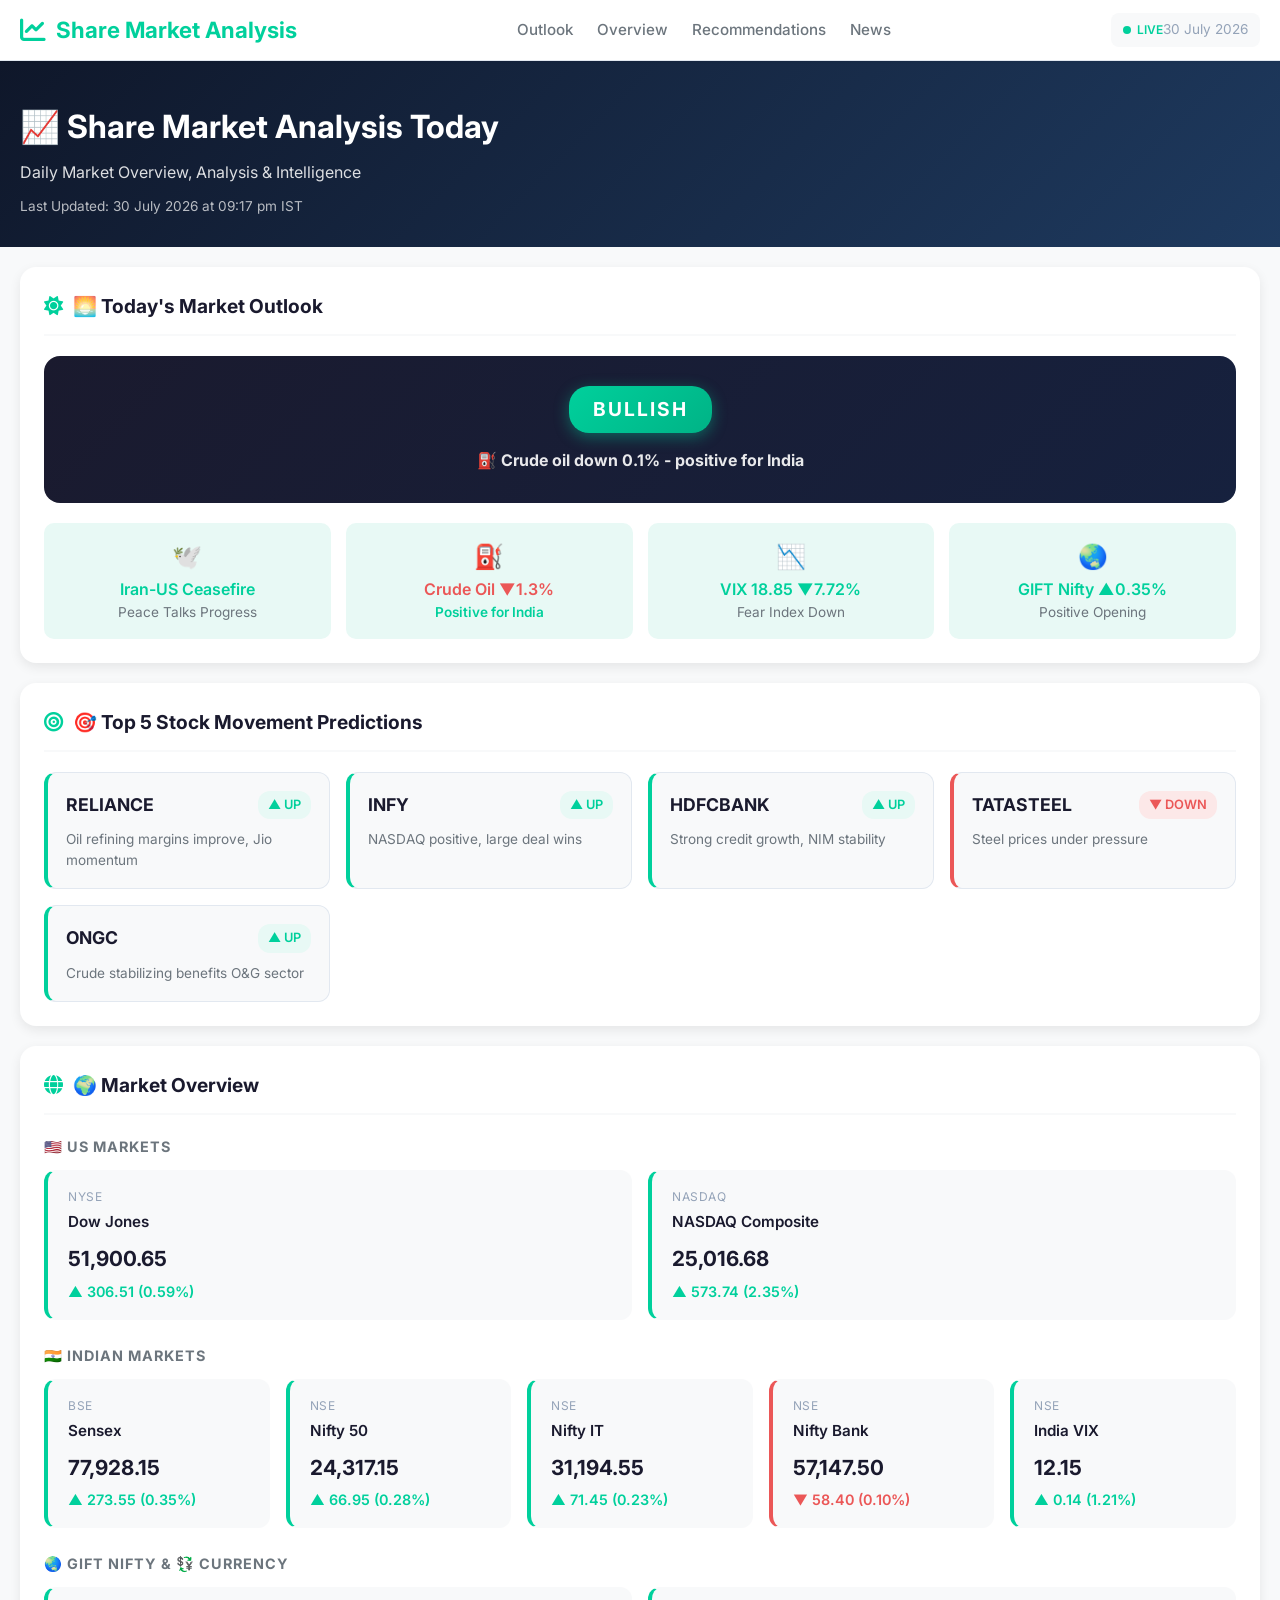
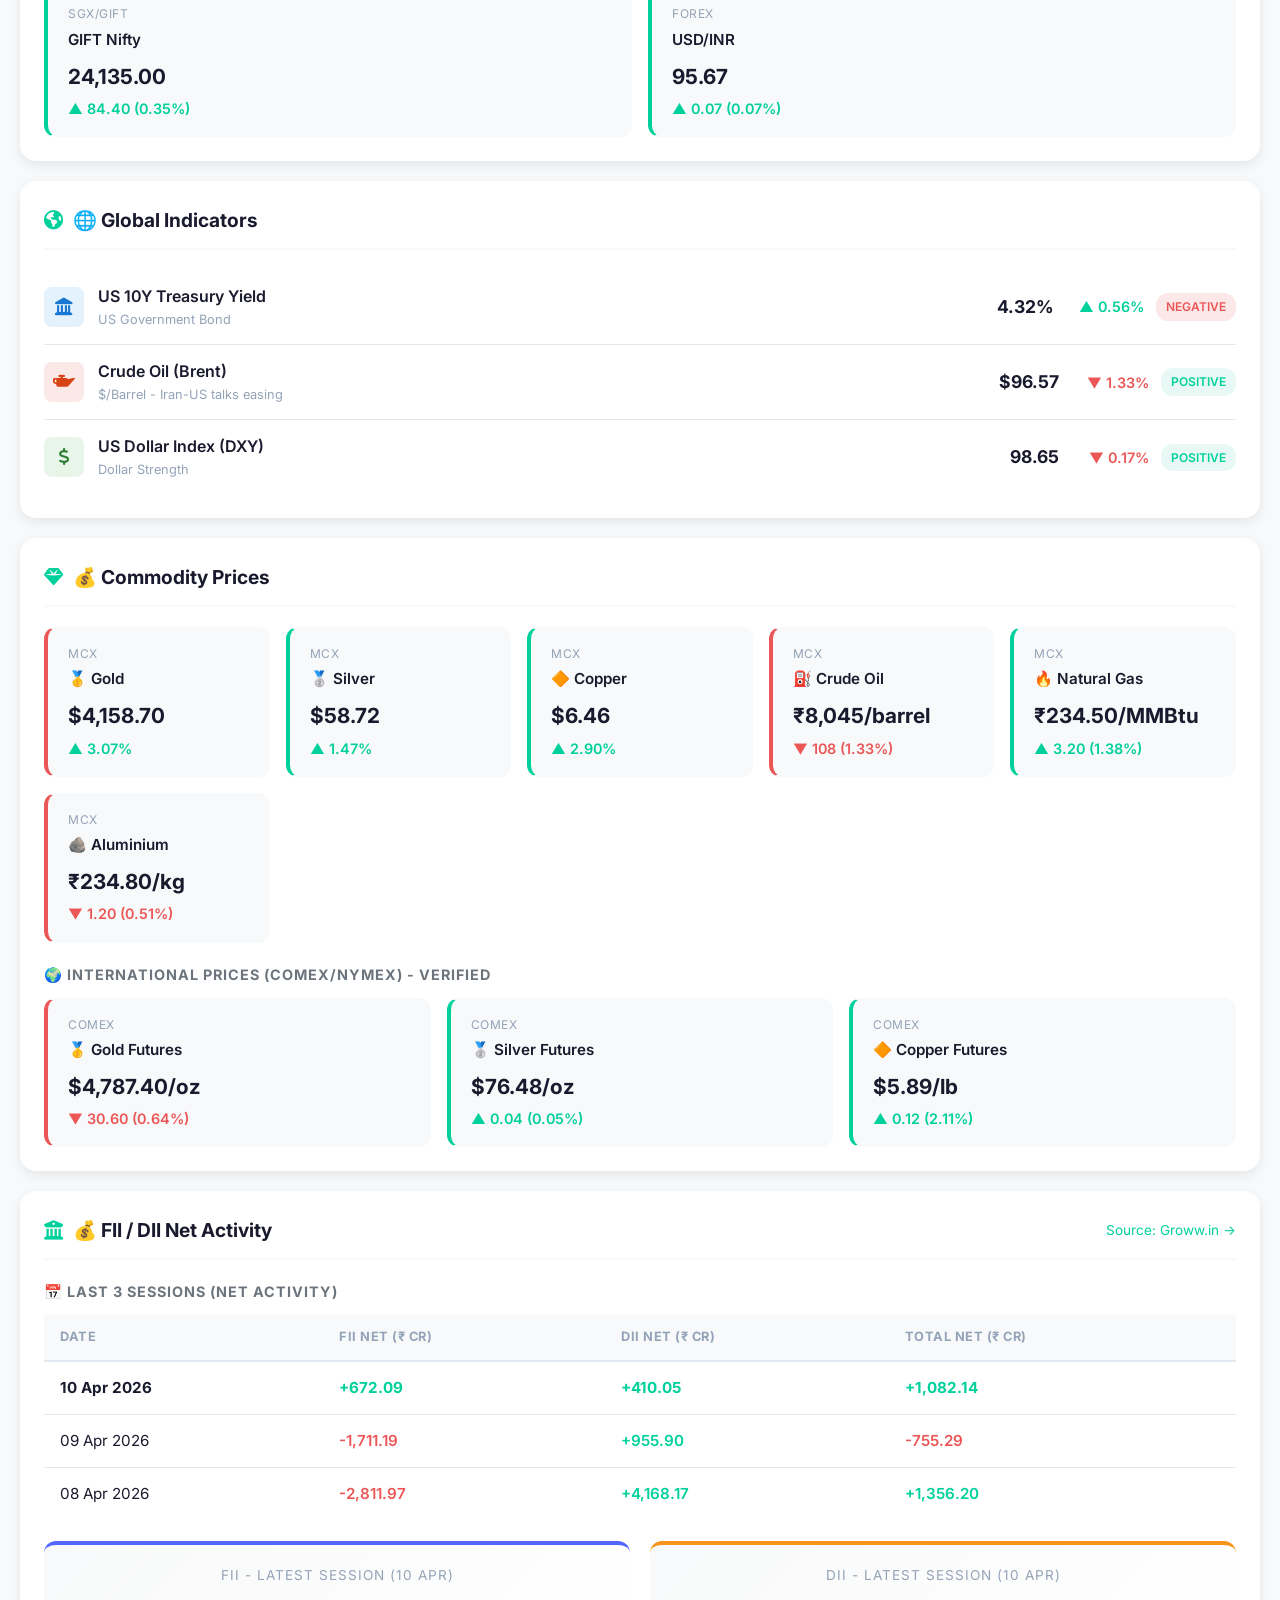
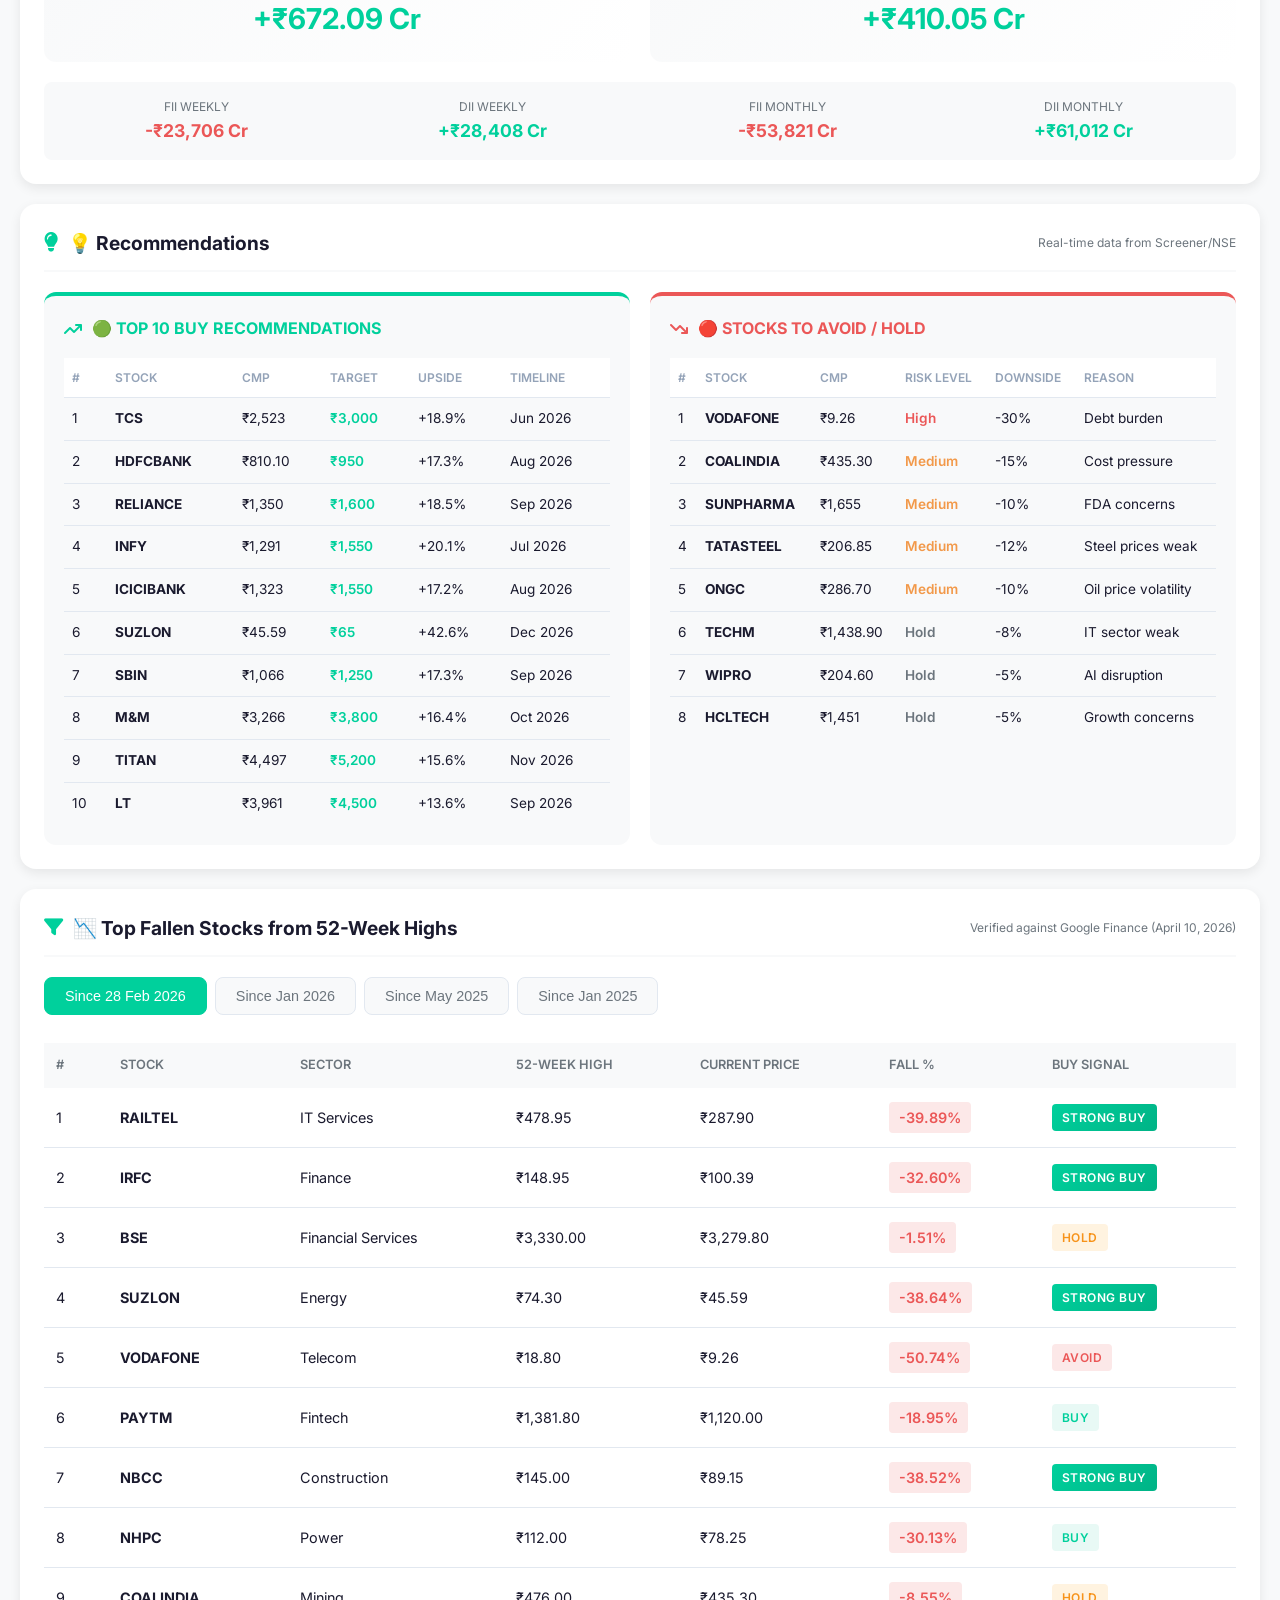
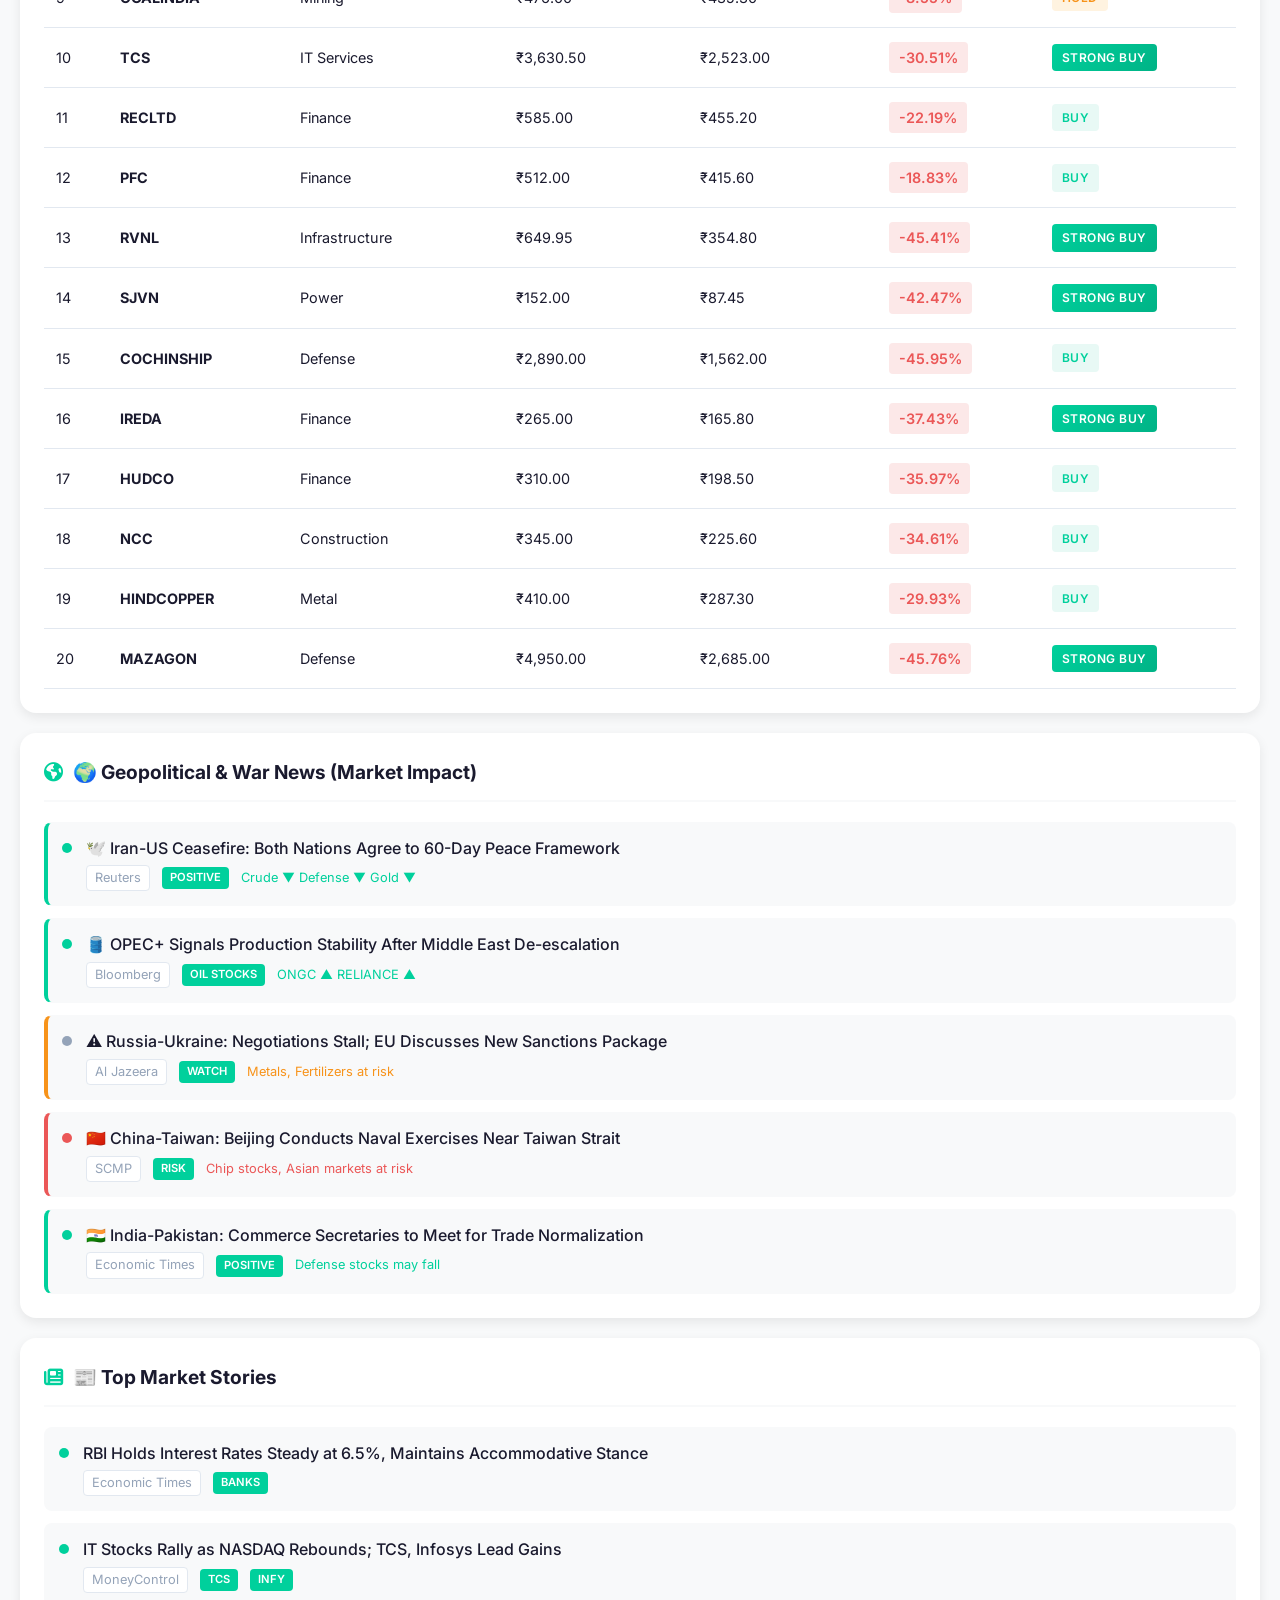
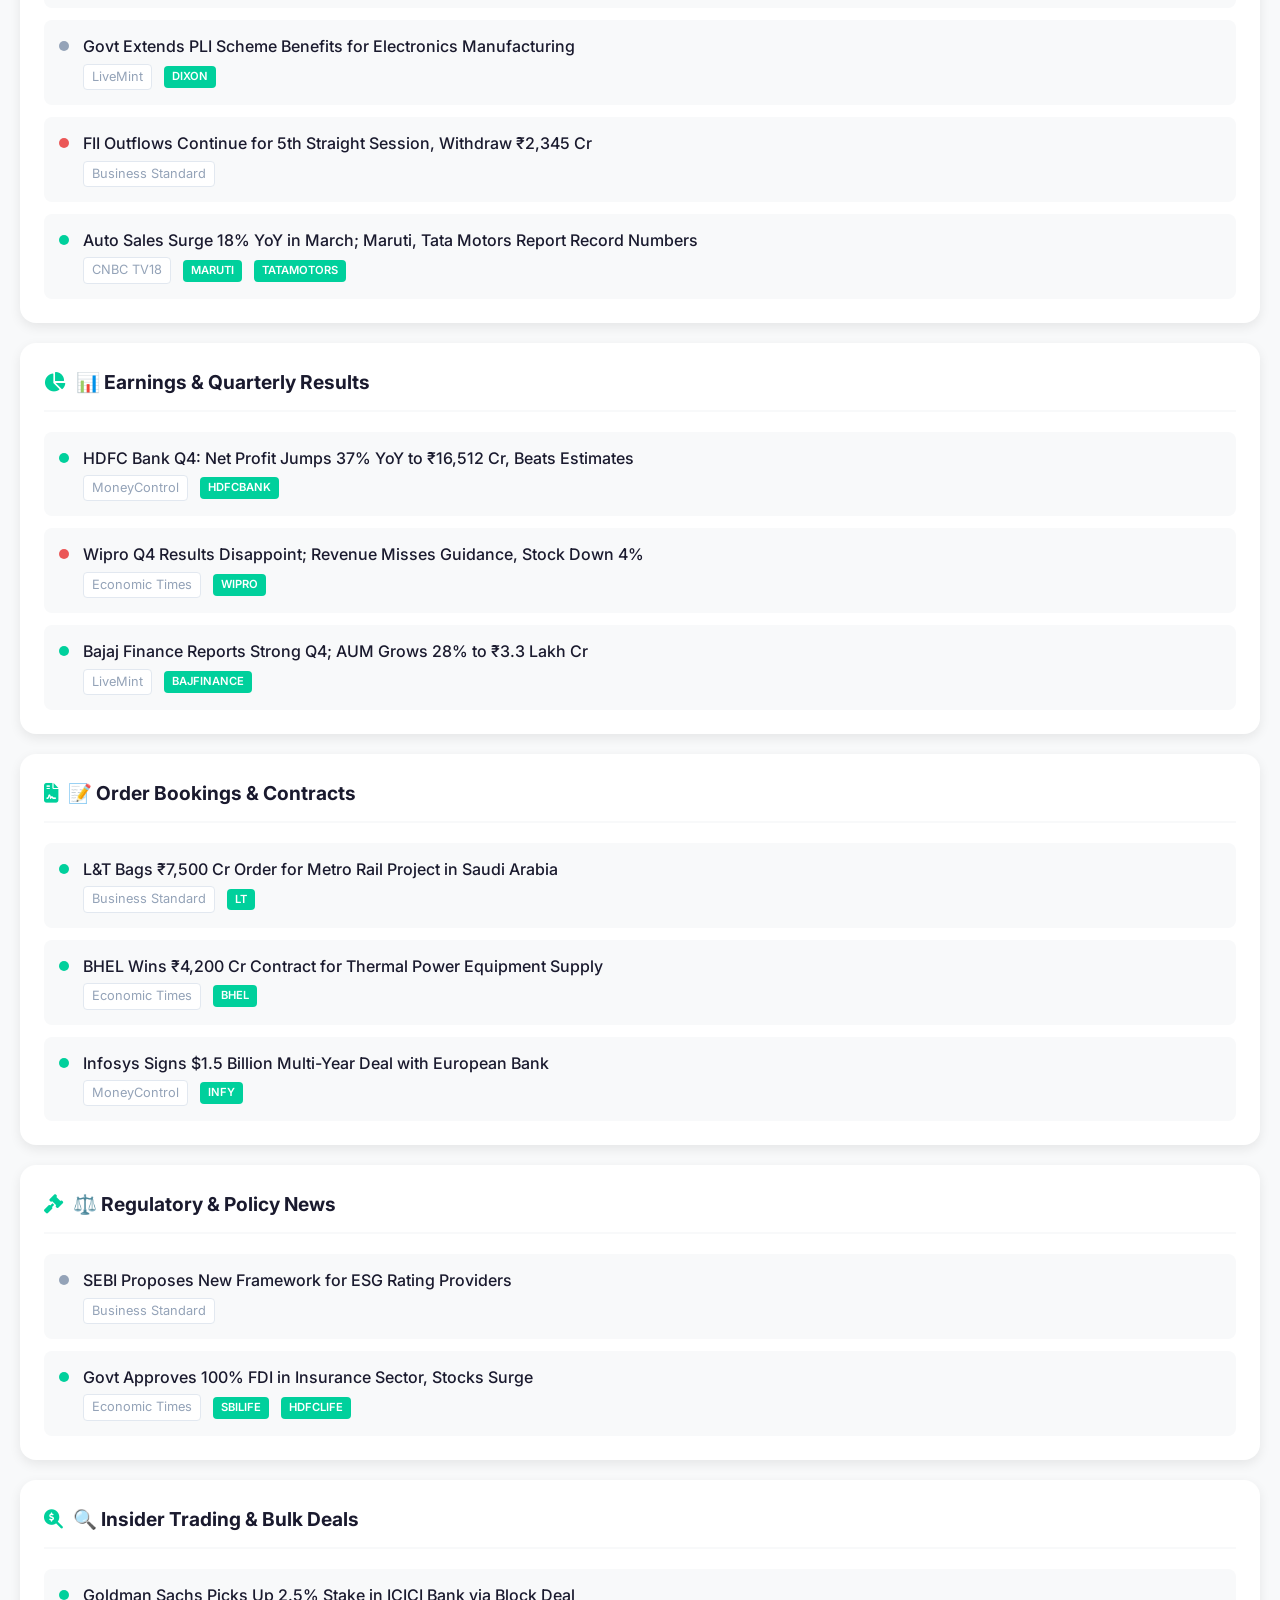
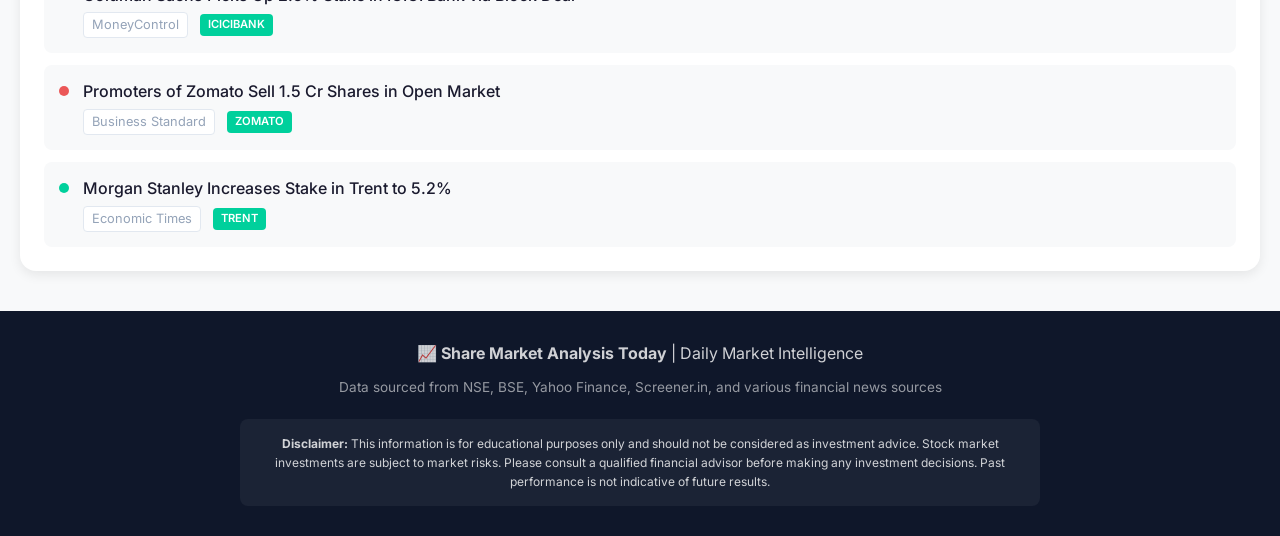
==== commit c252ab95: "Update market dashboard with latest data for July 30, 2026 - Regenerated dashboard data from Yahoo F" ====
--- a/market_dashboard/index.html
+++ b/market_dashboard/index.html
@@ -981,6 +981,7 @@
     </footer>
 
     <!-- JavaScript -->
+    <script src="data/dashboard_data.js"></script>
     <script src="assets/js/main.js"></script>
 </body>
 </html>
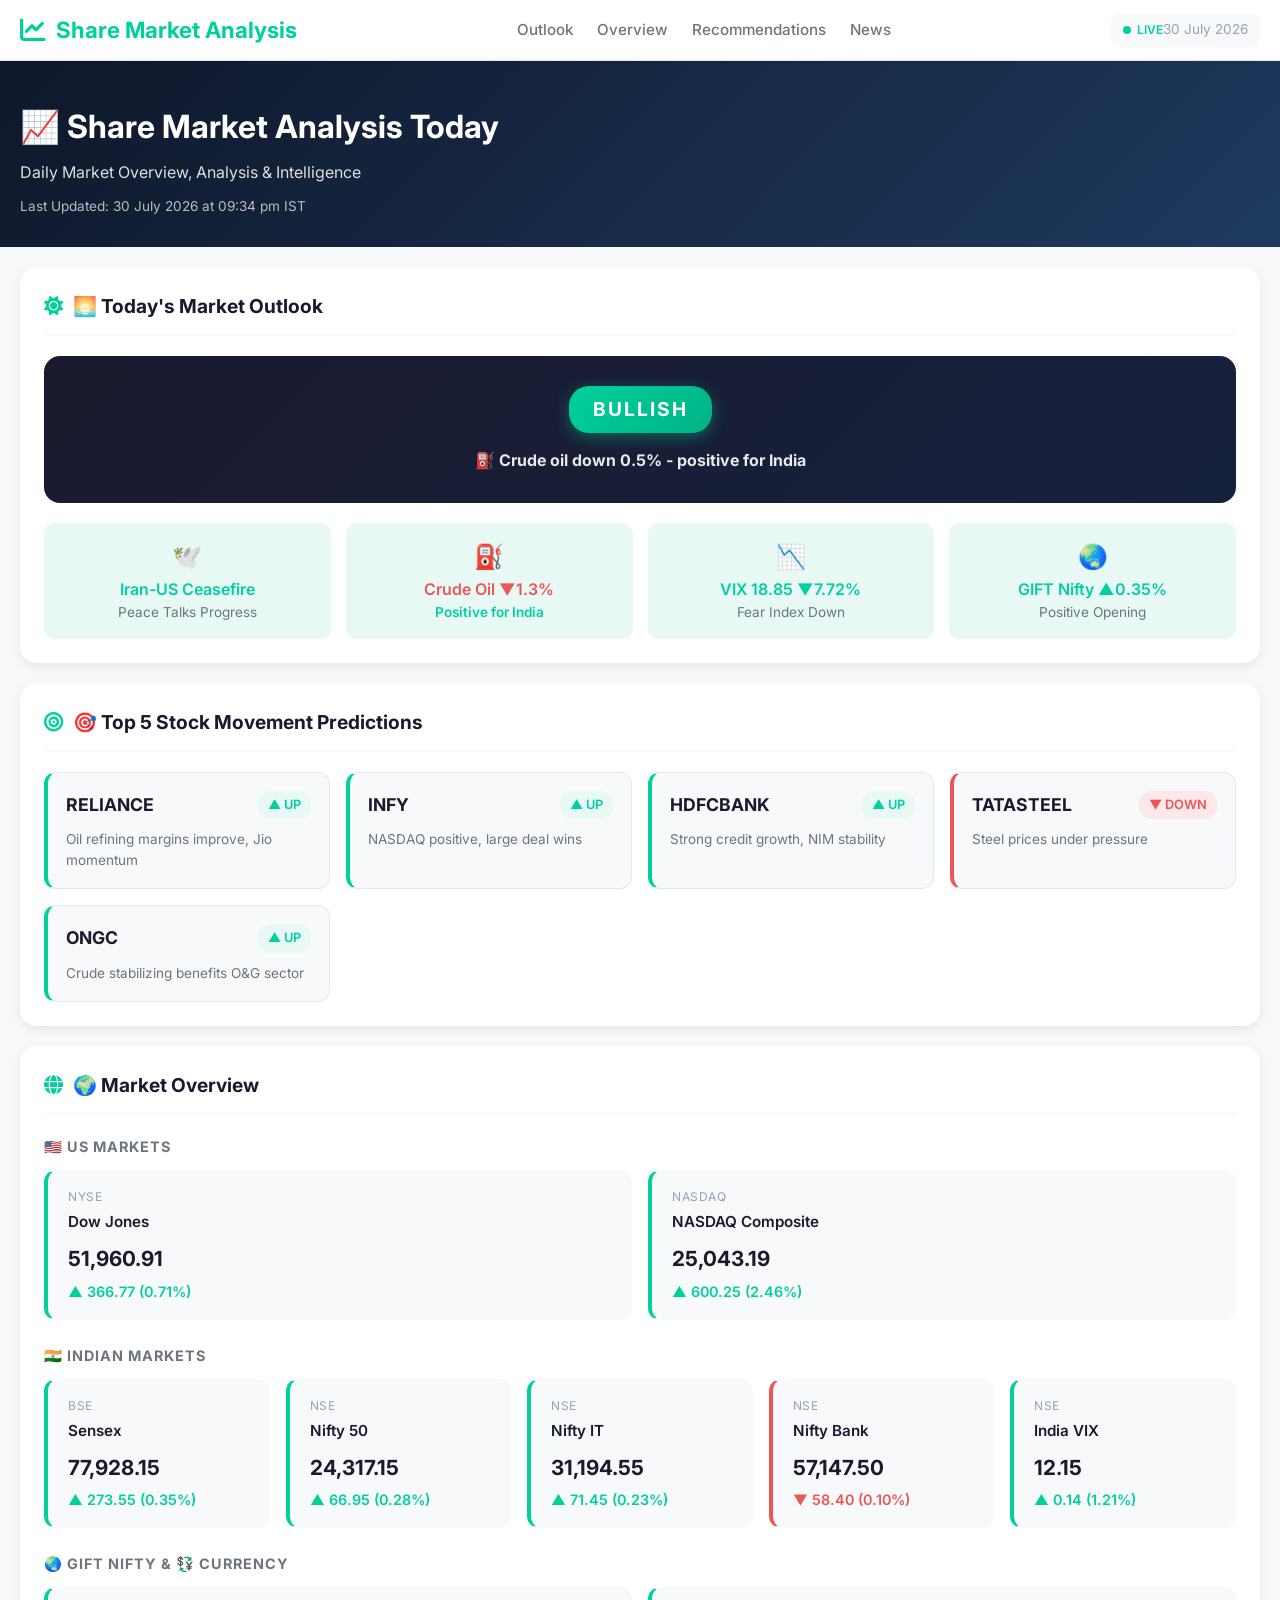
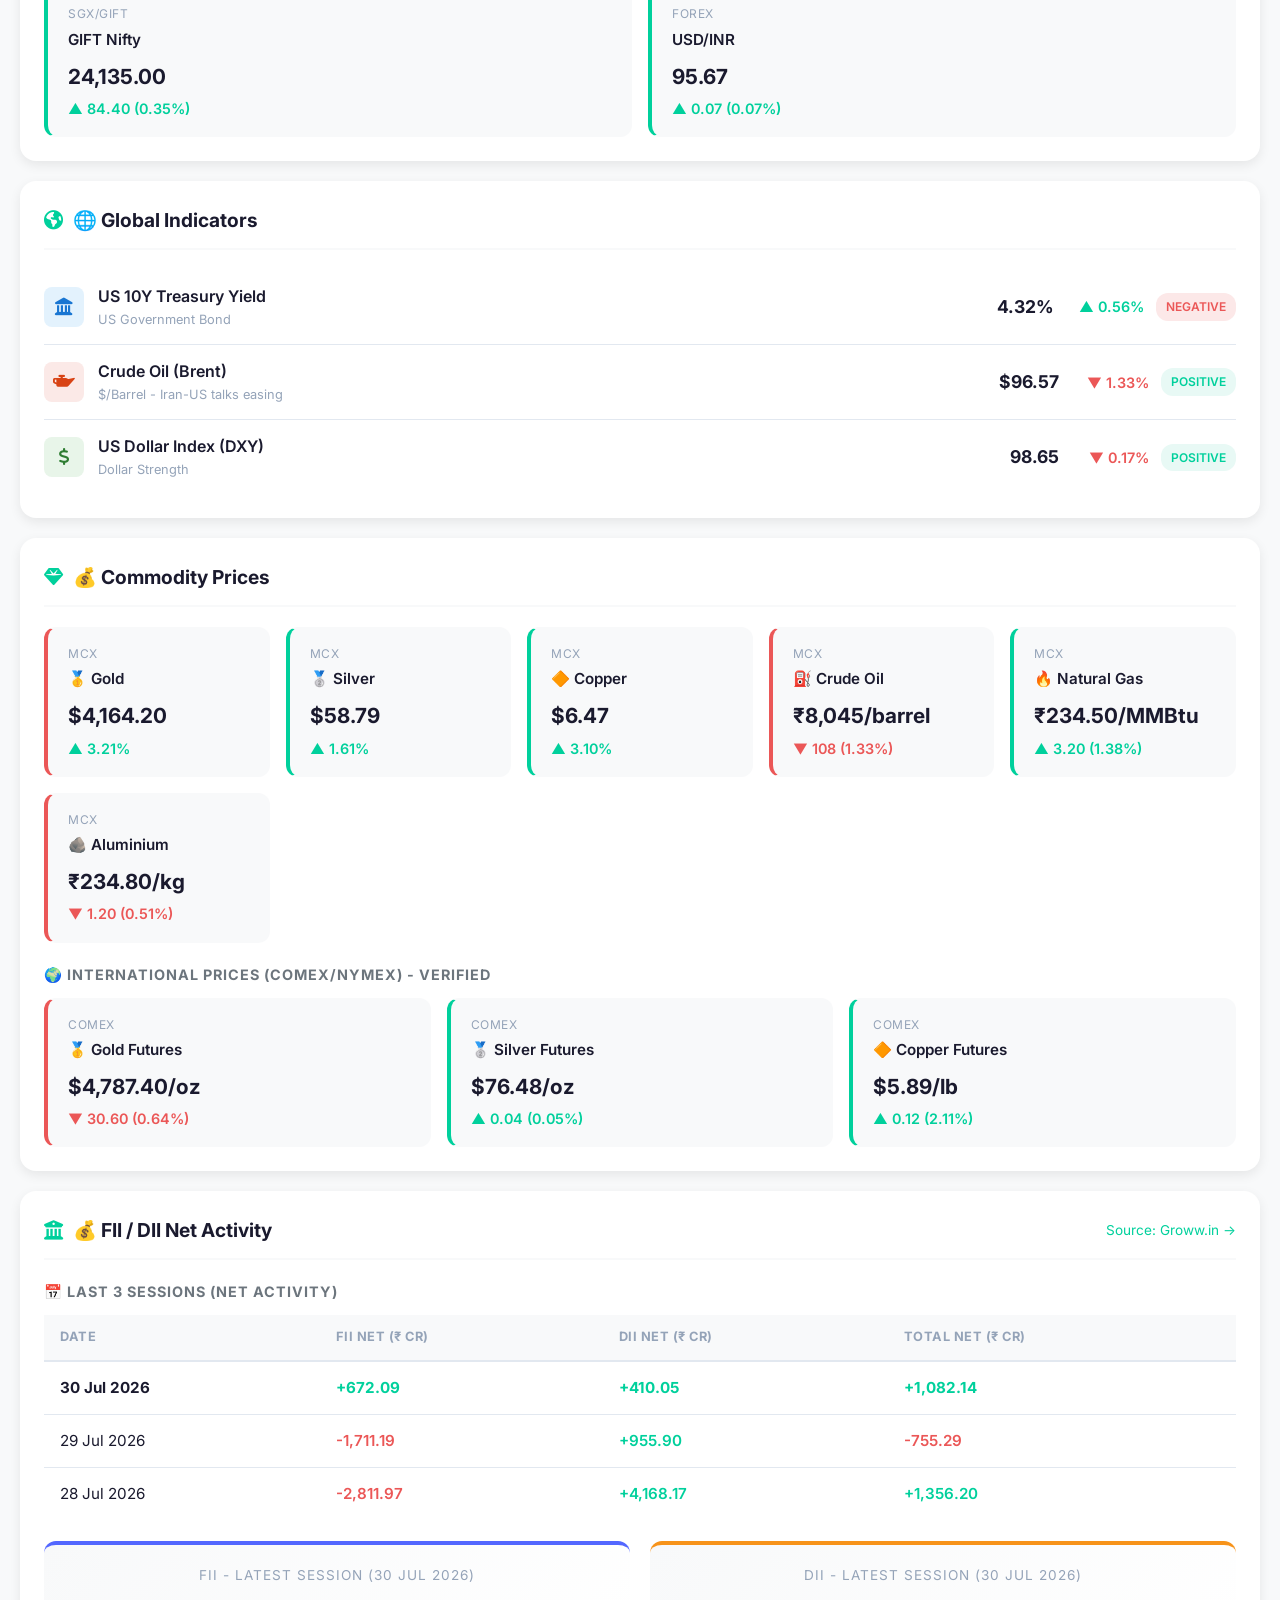
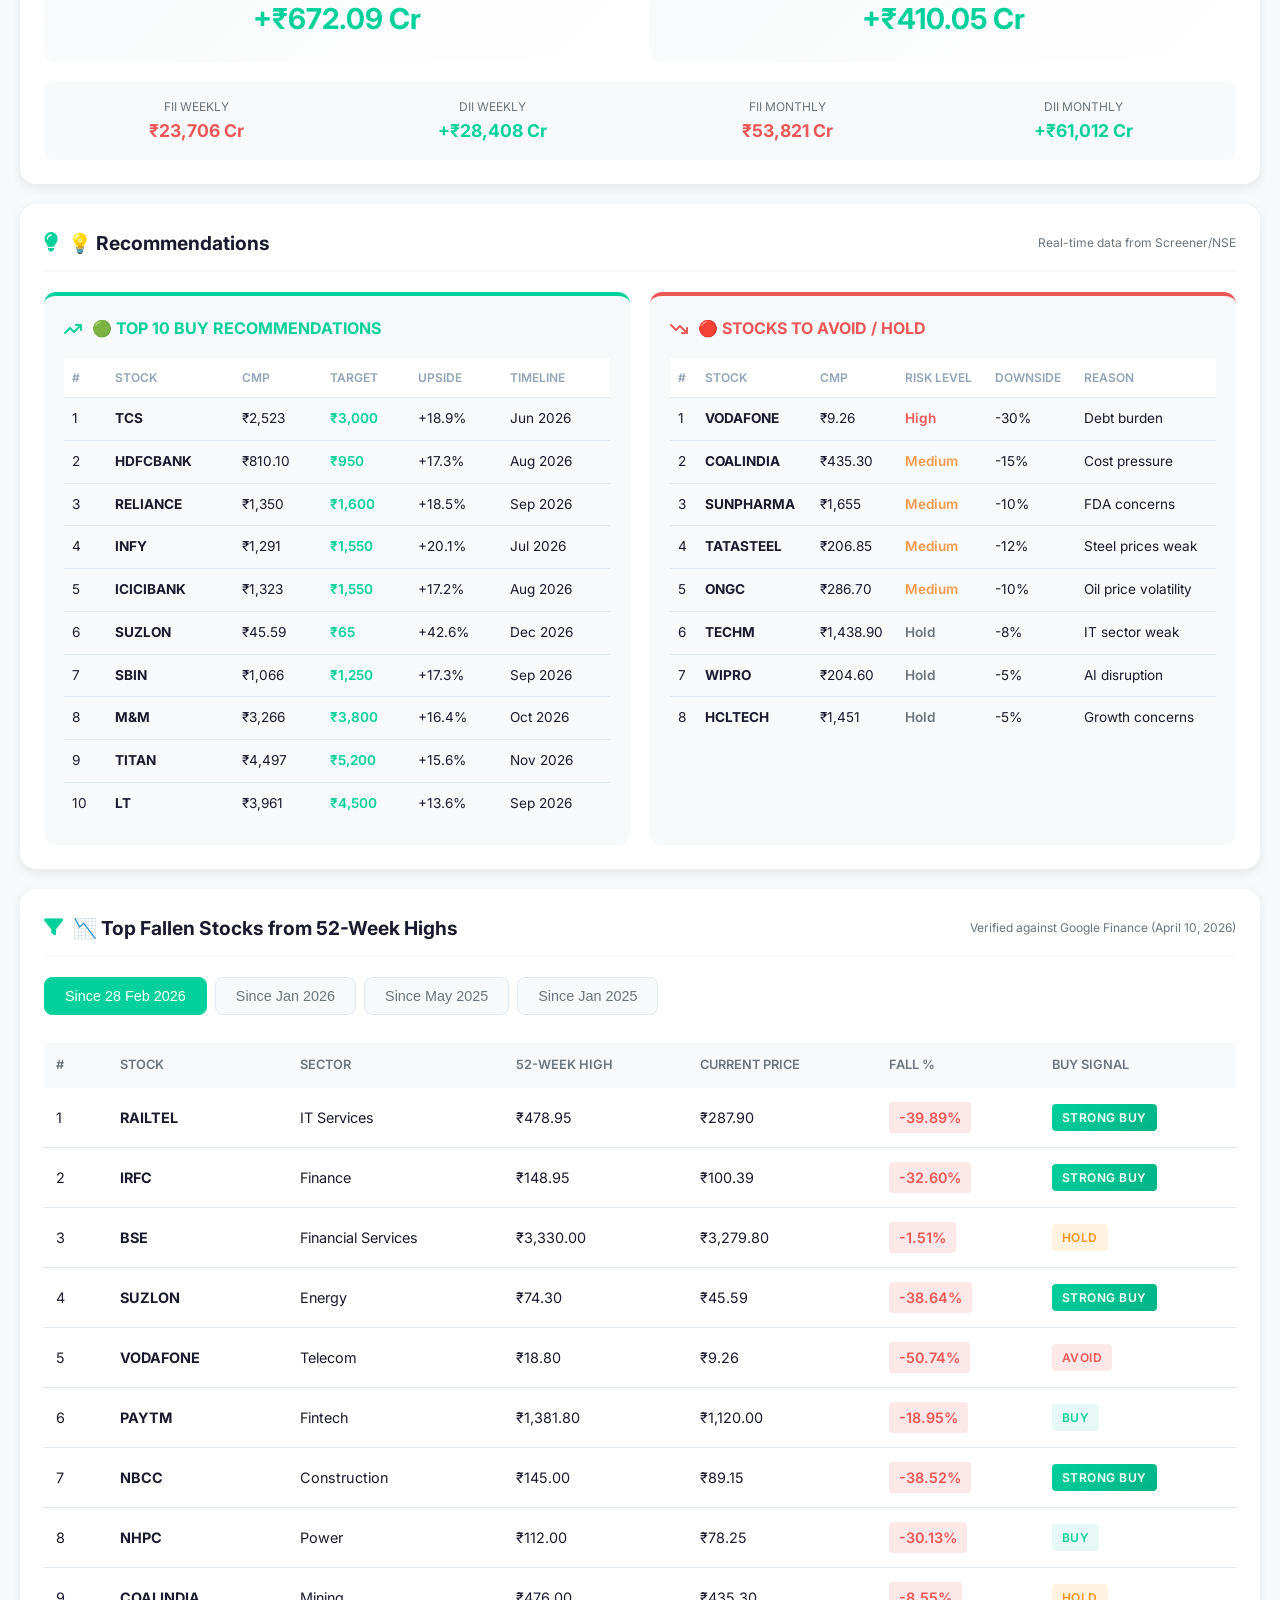
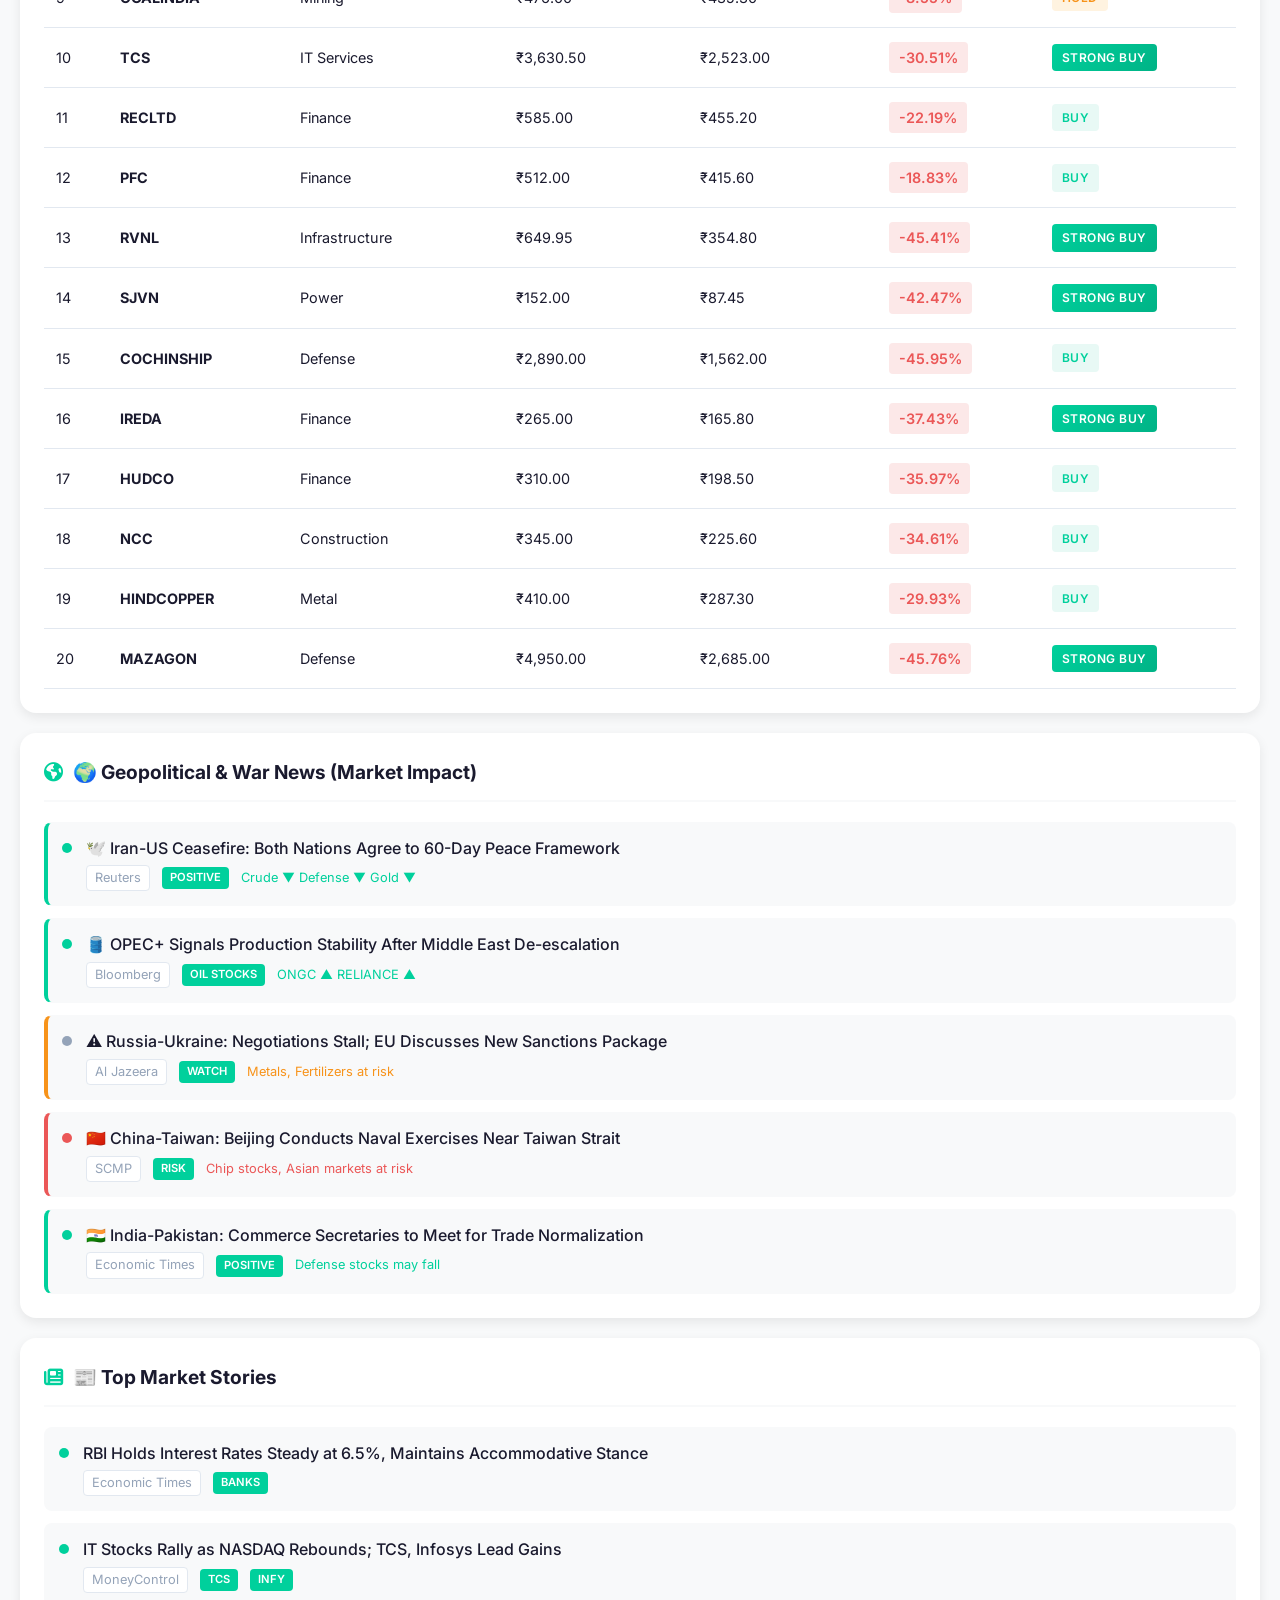
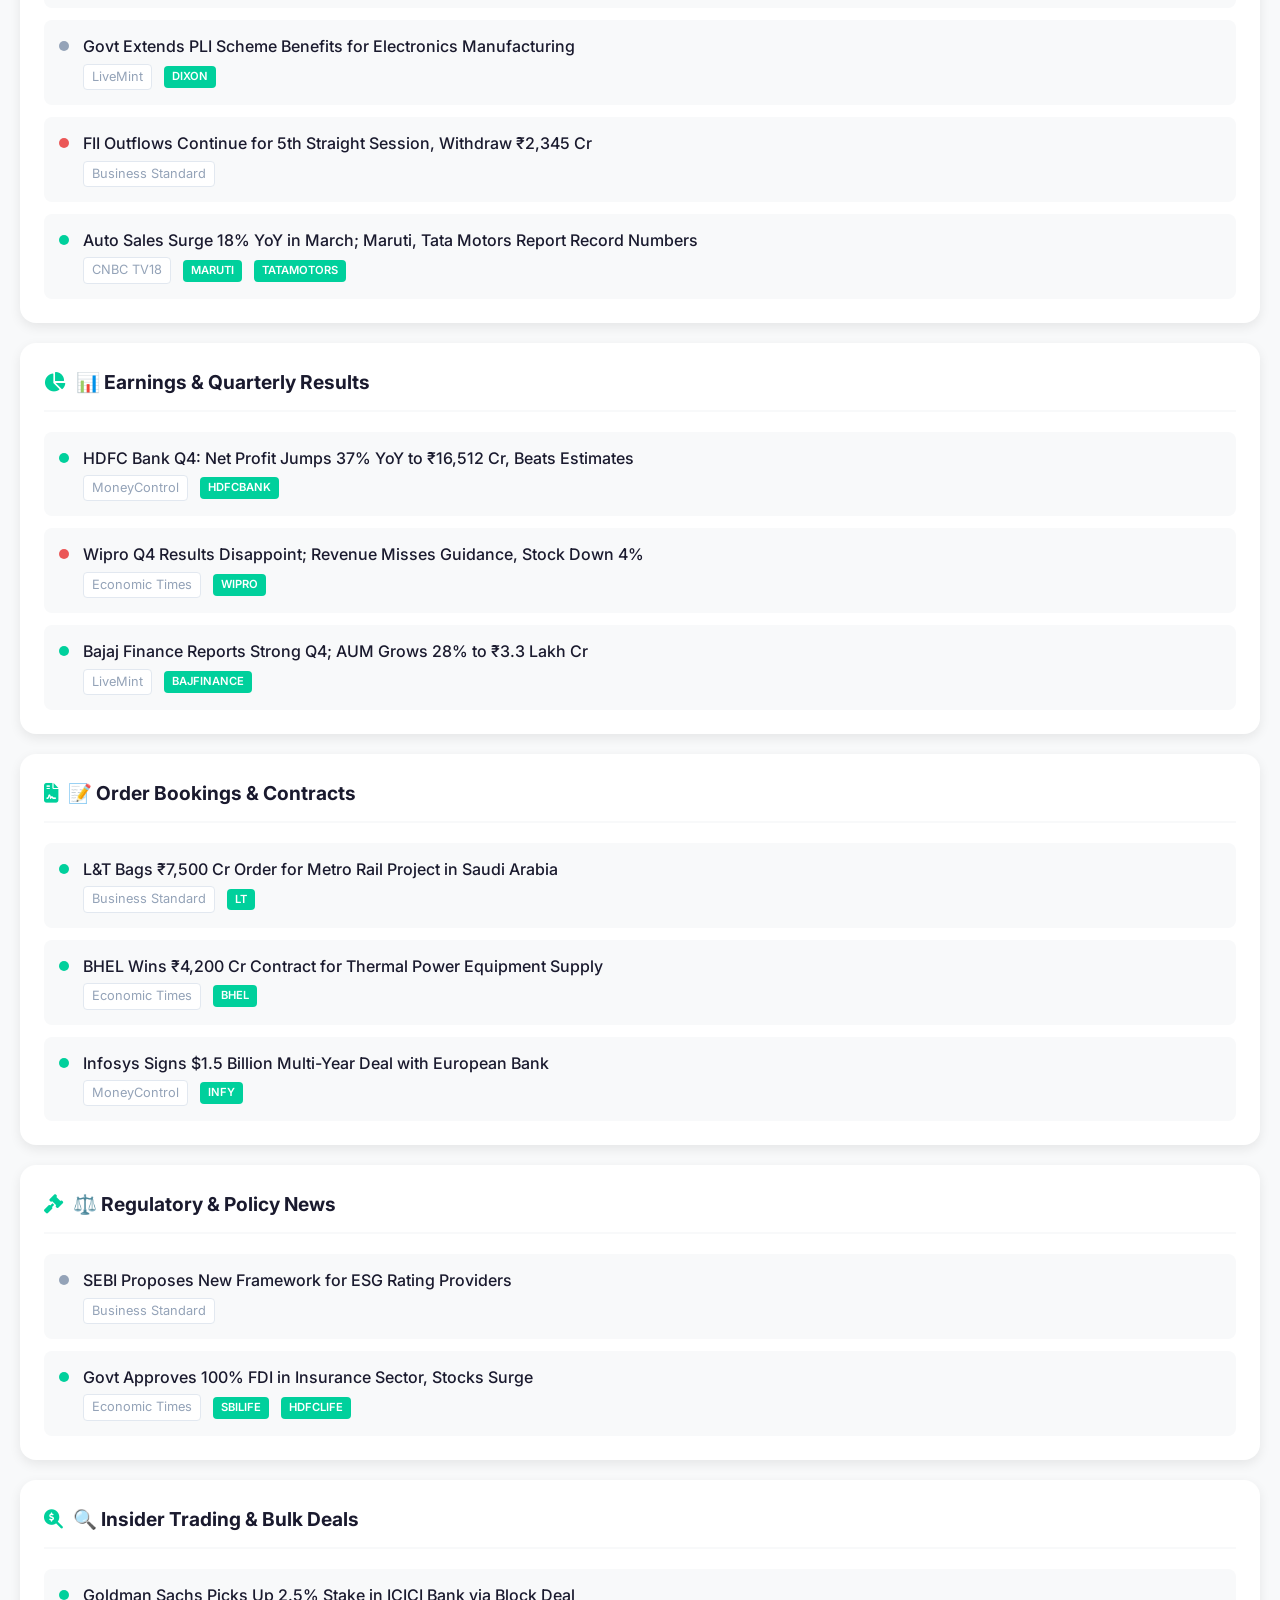
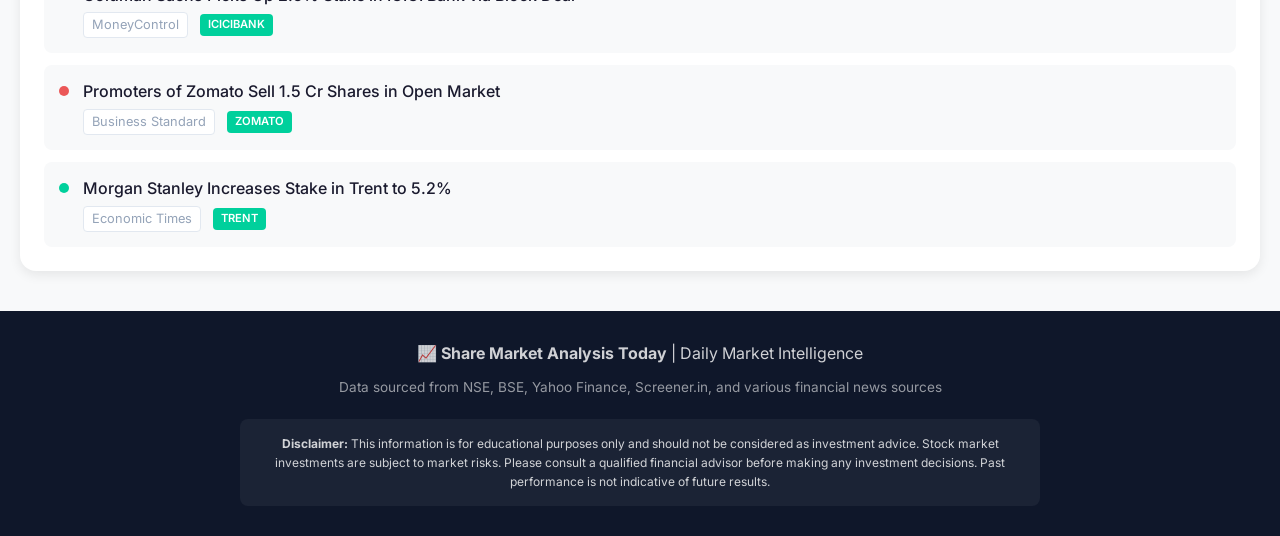
==== commit 765f3bfa: "Fix FII/DII data to update dynamically from DASHBOARD_DATA - Add updateFiiDiiData() function in main" ====
--- a/market_dashboard/index.html
+++ b/market_dashboard/index.html
@@ -345,24 +345,7 @@
                         </tr>
                     </thead>
                     <tbody id="fii-dii-tbody">
-                        <tr>
-                            <td><strong>10 Apr 2026</strong></td>
-                            <td style="color: #00d09c; font-weight: 700;">+672.09</td>
-                            <td style="color: #00d09c; font-weight: 700;">+410.05</td>
-                            <td style="color: #00d09c; font-weight: 700;">+1,082.14</td>
-                        </tr>
-                        <tr>
-                            <td>09 Apr 2026</td>
-                            <td style="color: #eb5757; font-weight: 600;">-1,711.19</td>
-                            <td style="color: #00d09c; font-weight: 600;">+955.90</td>
-                            <td style="color: #eb5757; font-weight: 600;">-755.29</td>
-                        </tr>
-                        <tr>
-                            <td>08 Apr 2026</td>
-                            <td style="color: #eb5757; font-weight: 600;">-2,811.97</td>
-                            <td style="color: #00d09c; font-weight: 600;">+4,168.17</td>
-                            <td style="color: #00d09c; font-weight: 600;">+1,356.20</td>
-                        </tr>
+                        <!-- Populated dynamically by JavaScript -->
                     </tbody>
                 </table>
             </div>
@@ -370,11 +353,11 @@
             <!-- Weekly & Monthly Summary Cards -->
             <div class="fii-dii-cards">
                 <div class="fii-dii-card fii">
-                    <div class="fii-dii-label">FII - Latest Session (10 Apr)</div>
+                    <div class="fii-dii-label" id="fii-net-label">FII - Latest Session</div>
                     <div class="fii-dii-value positive" id="fii-net">+₹672.09 Cr</div>
                 </div>
                 <div class="fii-dii-card dii">
-                    <div class="fii-dii-label">DII - Latest Session (10 Apr)</div>
+                    <div class="fii-dii-label" id="dii-net-label">DII - Latest Session</div>
                     <div class="fii-dii-value positive" id="dii-net">+₹410.05 Cr</div>
                 </div>
             </div>
@@ -384,19 +367,19 @@
                 <div style="display: grid; grid-template-columns: repeat(4, 1fr); gap: 20px; text-align: center;">
                     <div>
                         <div style="font-size: 0.75rem; color: #6c757d; text-transform: uppercase;">FII Weekly</div>
-                        <div style="font-size: 1.1rem; font-weight: 700; color: #eb5757;">-₹23,706 Cr</div>
+                        <div style="font-size: 1.1rem; font-weight: 700;" id="fii-weekly">-₹23,706 Cr</div>
                     </div>
                     <div>
                         <div style="font-size: 0.75rem; color: #6c757d; text-transform: uppercase;">DII Weekly</div>
-                        <div style="font-size: 1.1rem; font-weight: 700; color: #00d09c;">+₹28,408 Cr</div>
+                        <div style="font-size: 1.1rem; font-weight: 700;" id="dii-weekly">+₹28,408 Cr</div>
                     </div>
                     <div>
                         <div style="font-size: 0.75rem; color: #6c757d; text-transform: uppercase;">FII Monthly</div>
-                        <div style="font-size: 1.1rem; font-weight: 700; color: #eb5757;">-₹53,821 Cr</div>
+                        <div style="font-size: 1.1rem; font-weight: 700;" id="fii-monthly">-₹53,821 Cr</div>
                     </div>
                     <div>
                         <div style="font-size: 0.75rem; color: #6c757d; text-transform: uppercase;">DII Monthly</div>
-                        <div style="font-size: 1.1rem; font-weight: 700; color: #00d09c;">+₹61,012 Cr</div>
+                        <div style="font-size: 1.1rem; font-weight: 700;" id="dii-monthly">+₹61,012 Cr</div>
                     </div>
                 </div>
             </div>
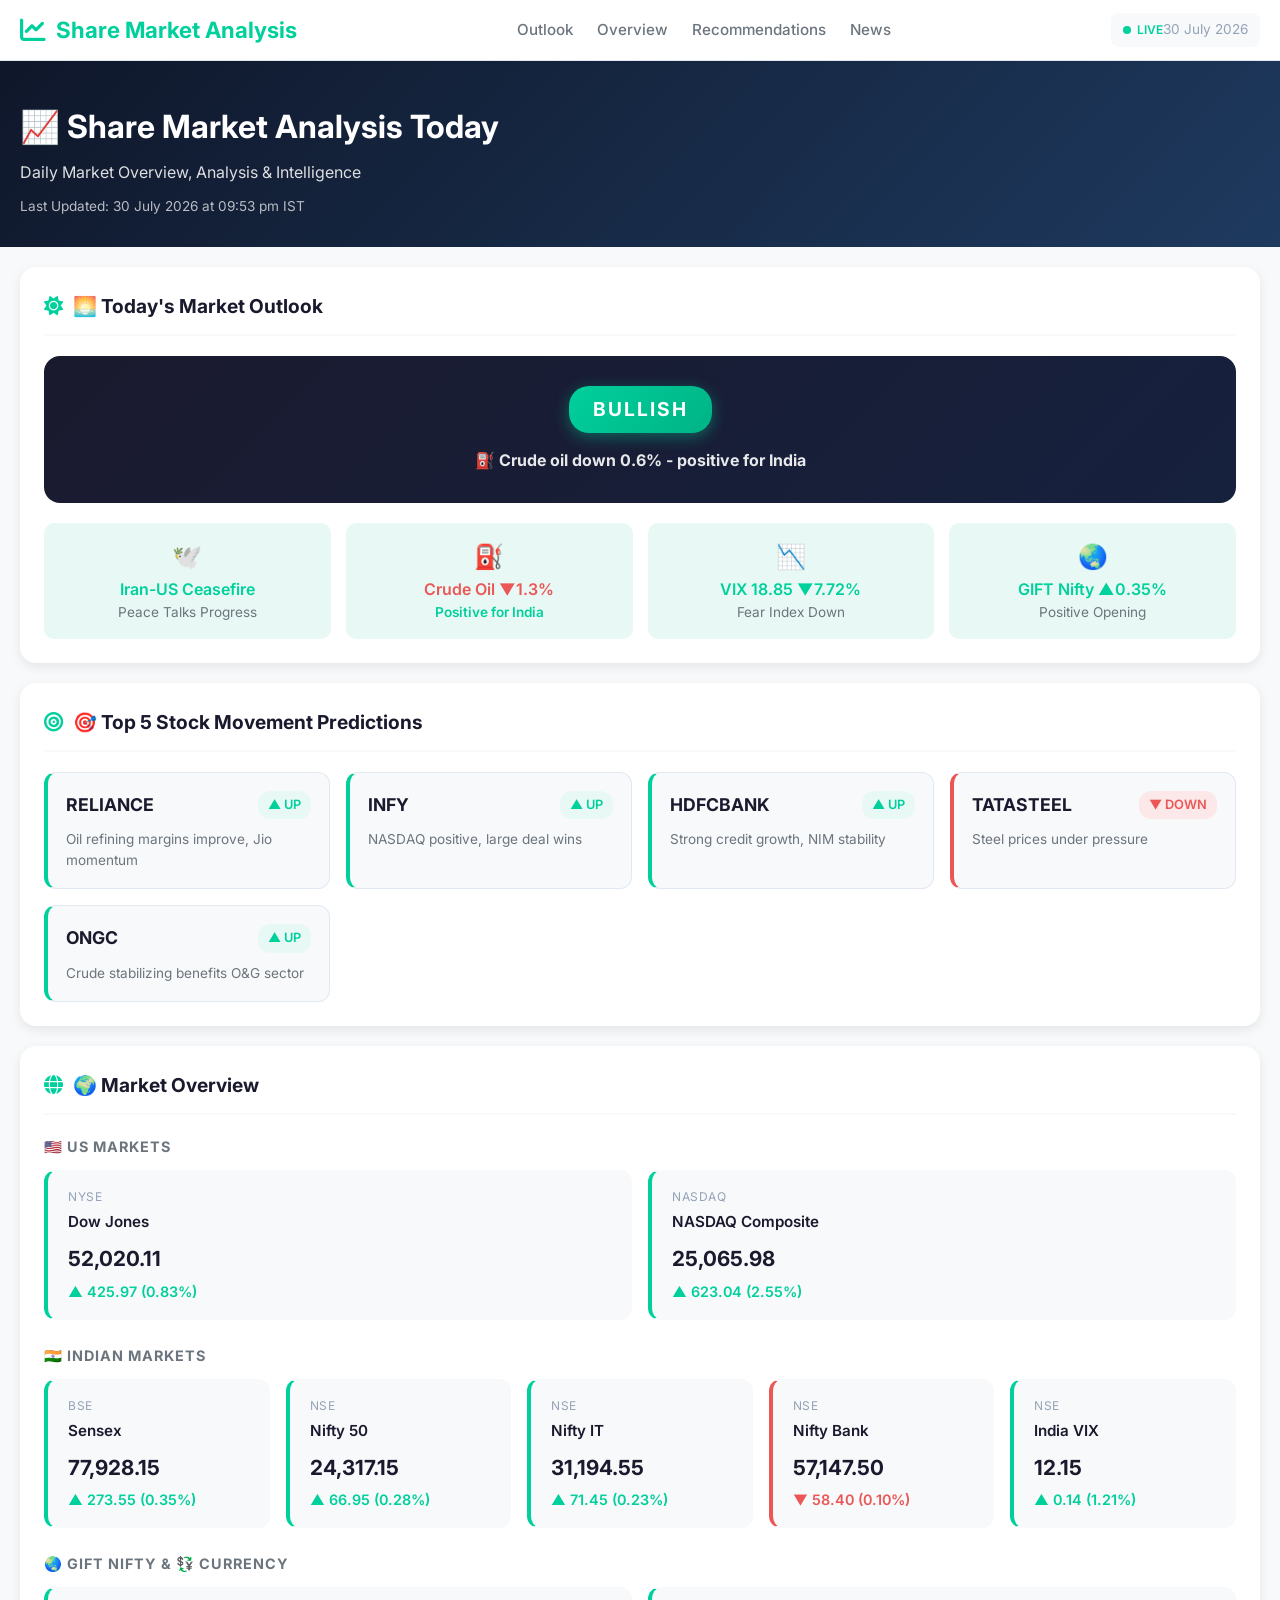
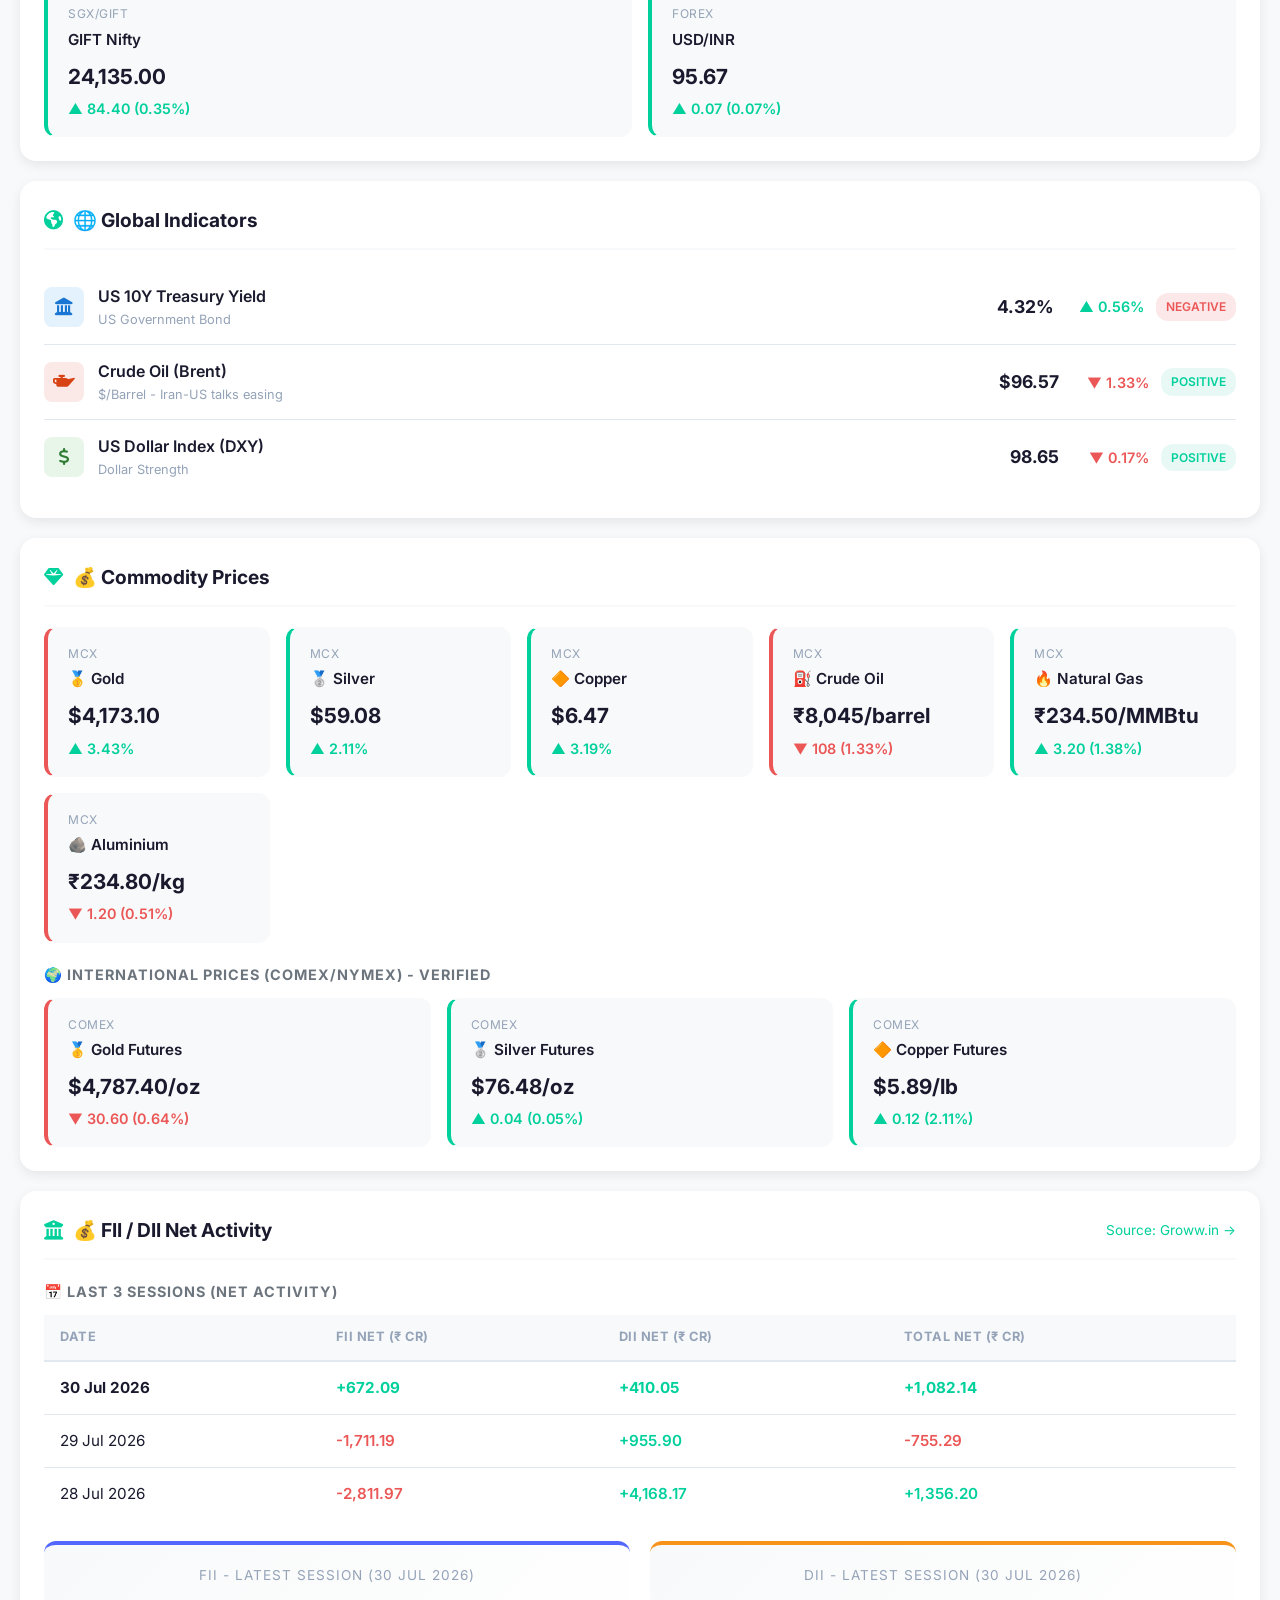
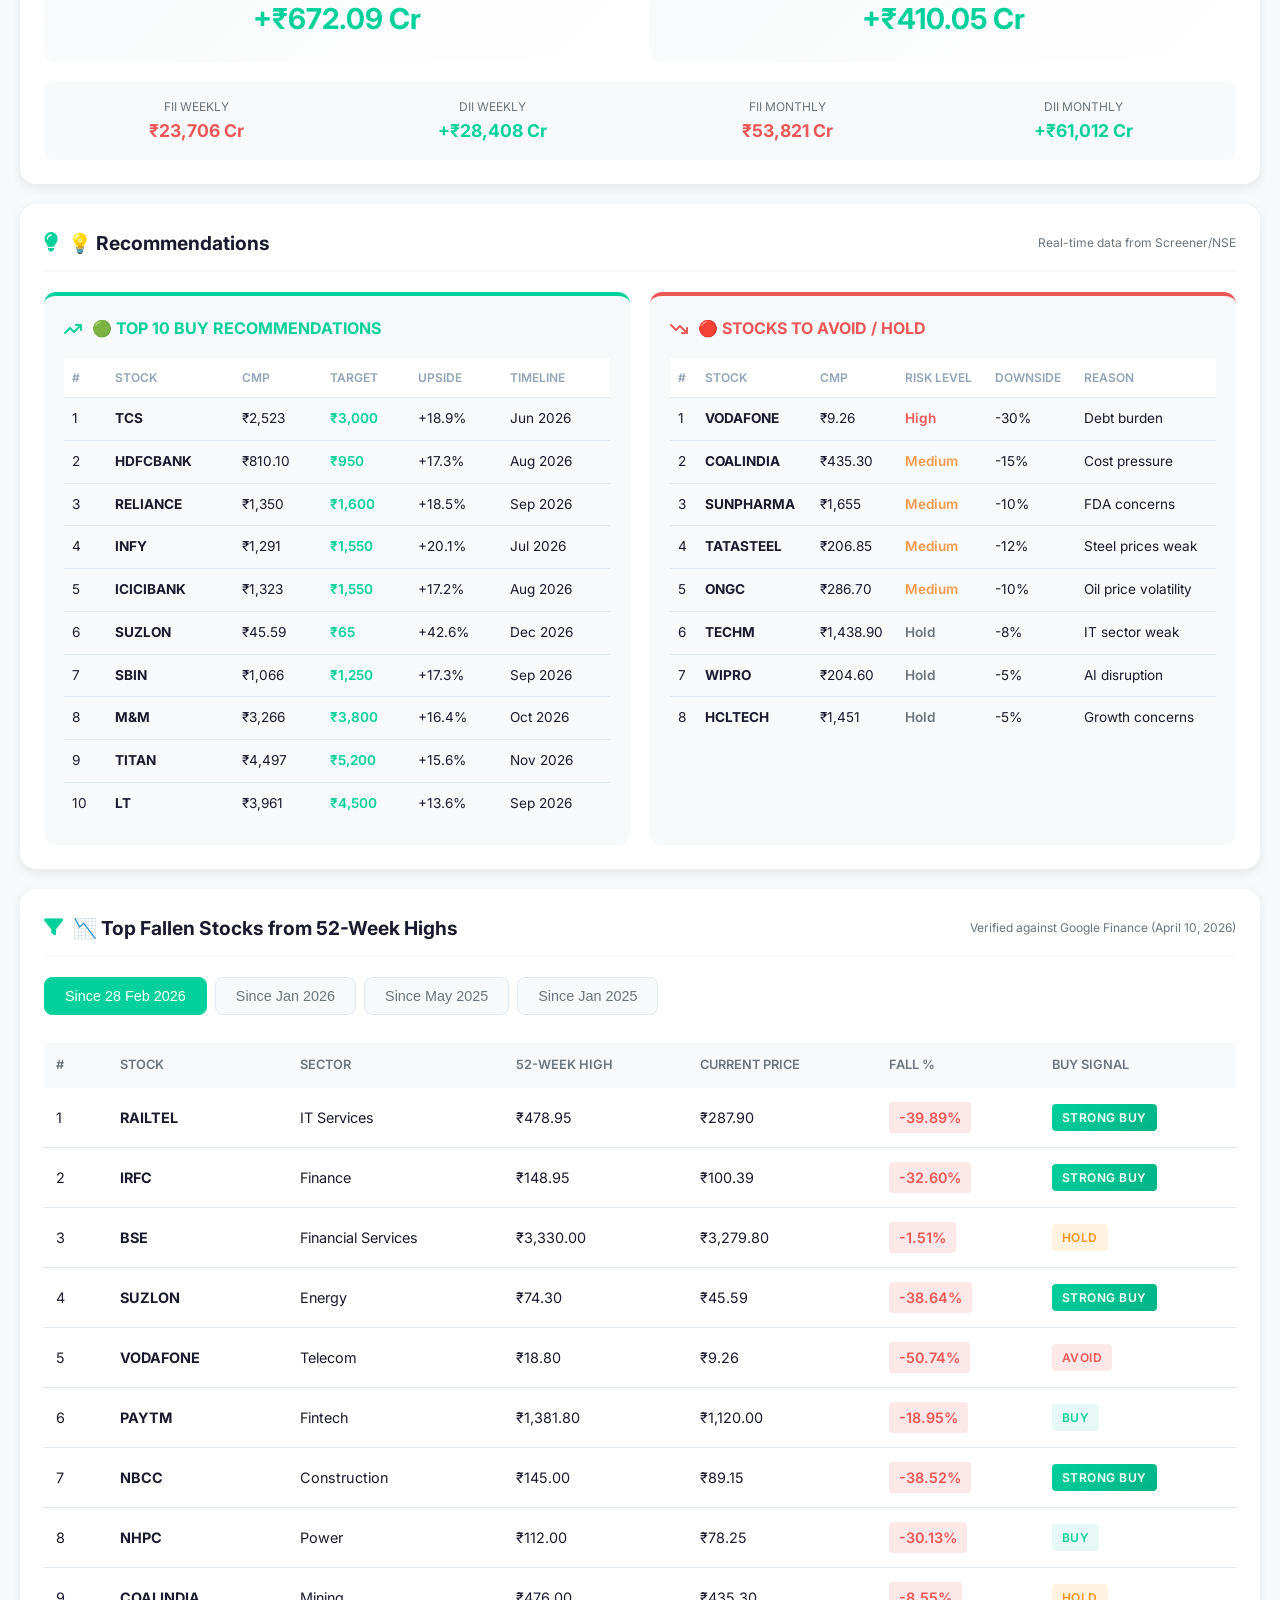
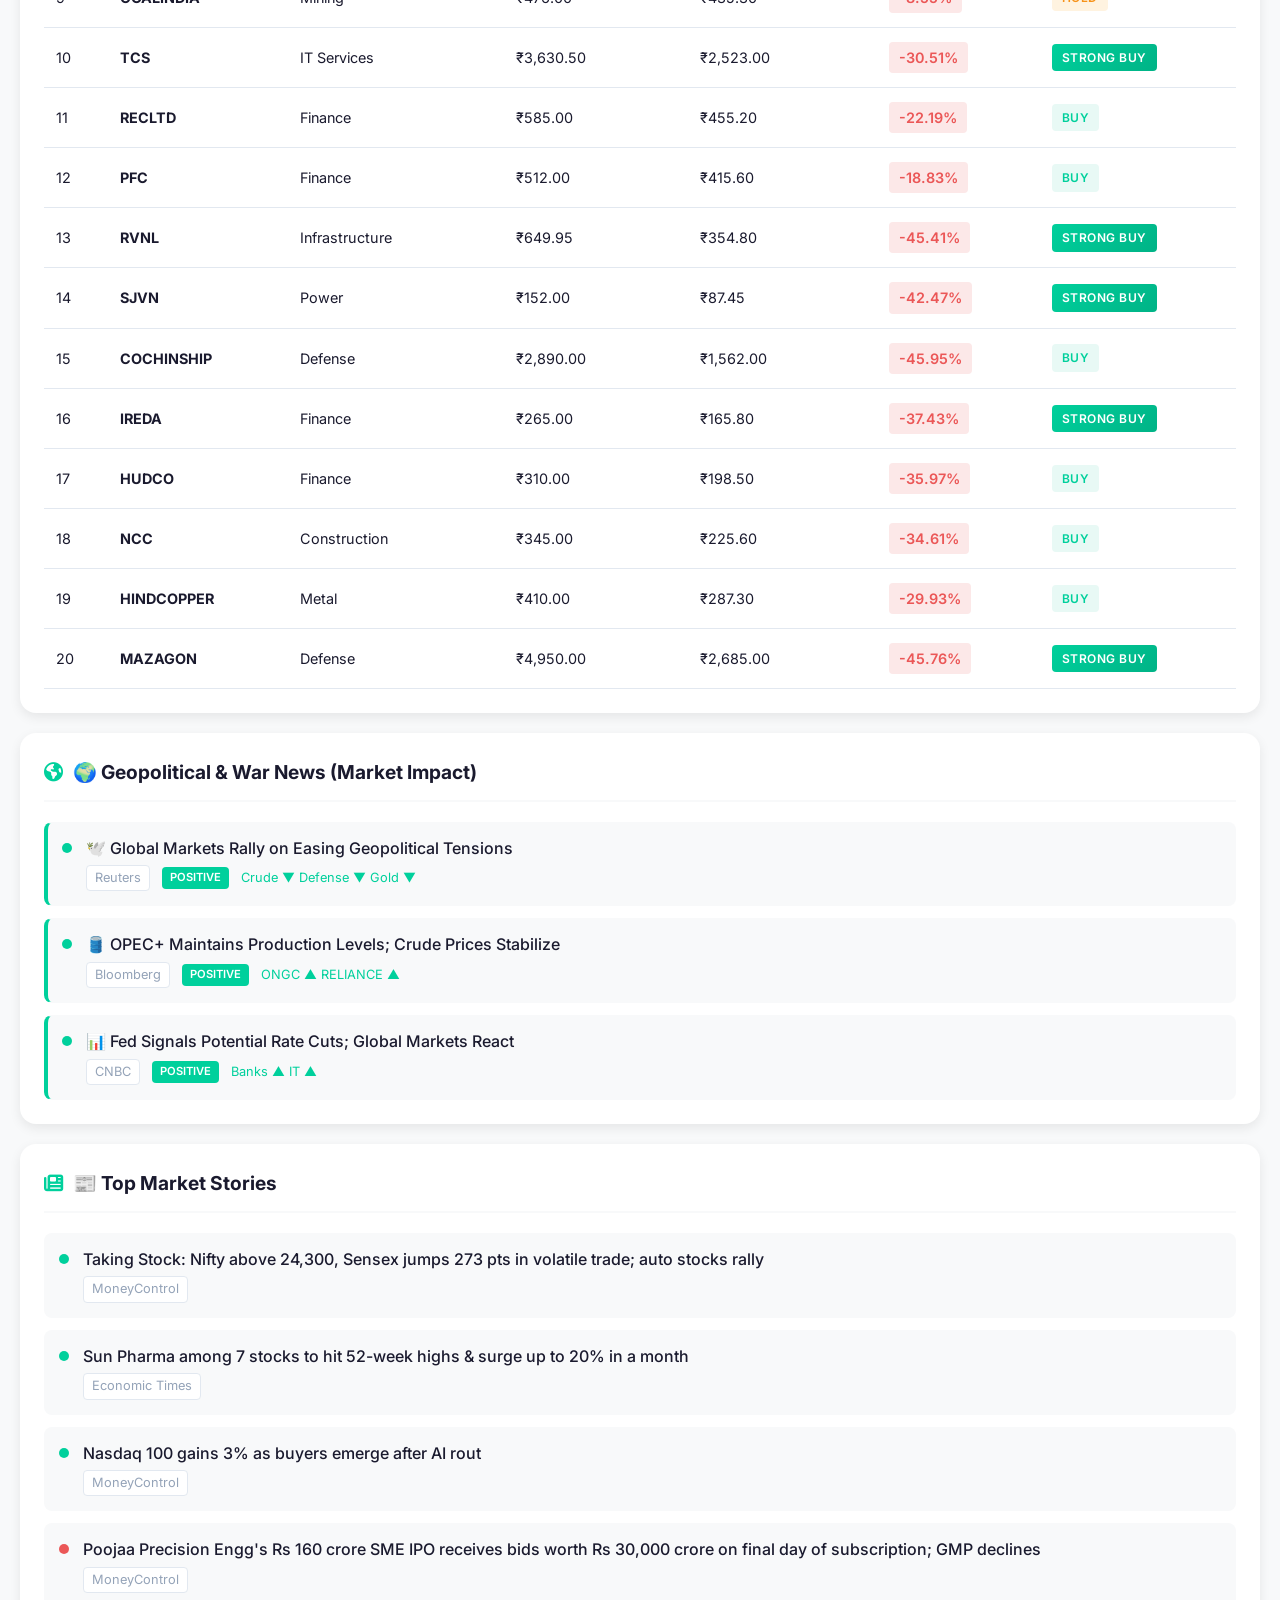
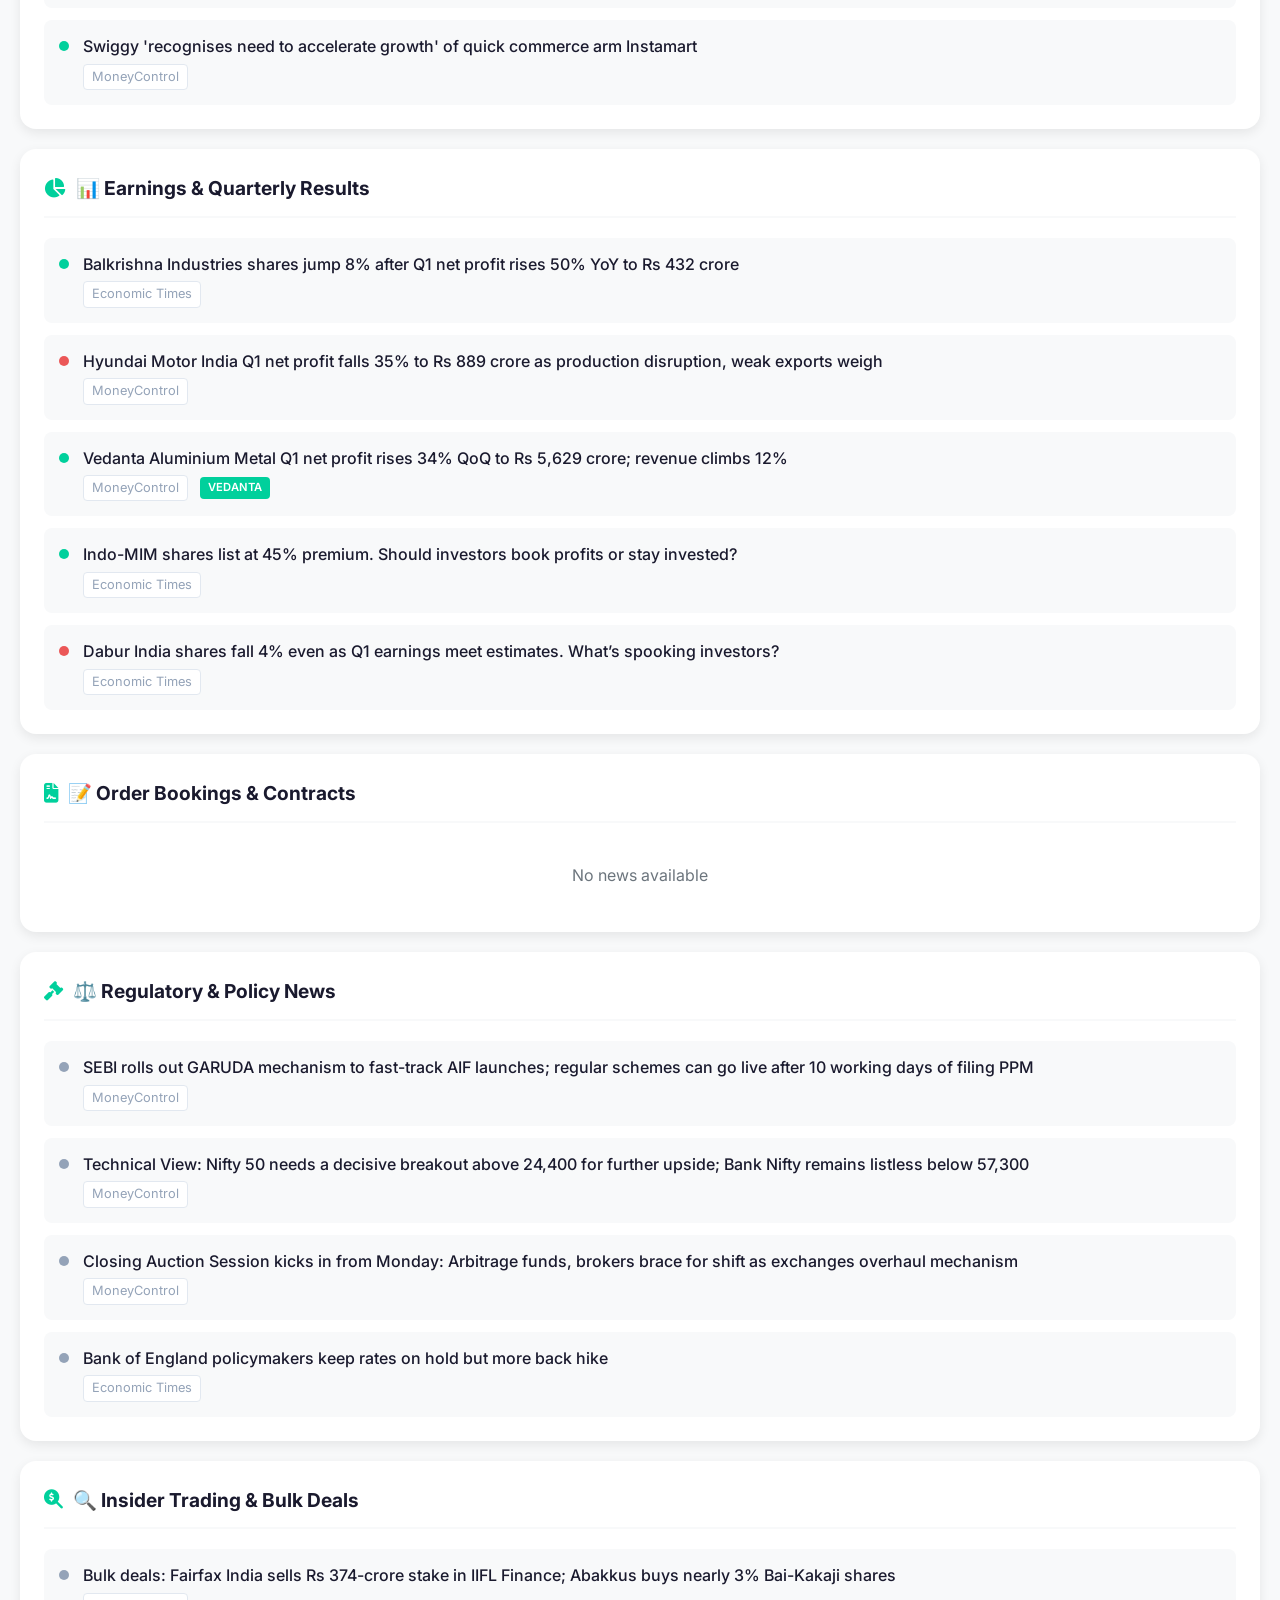
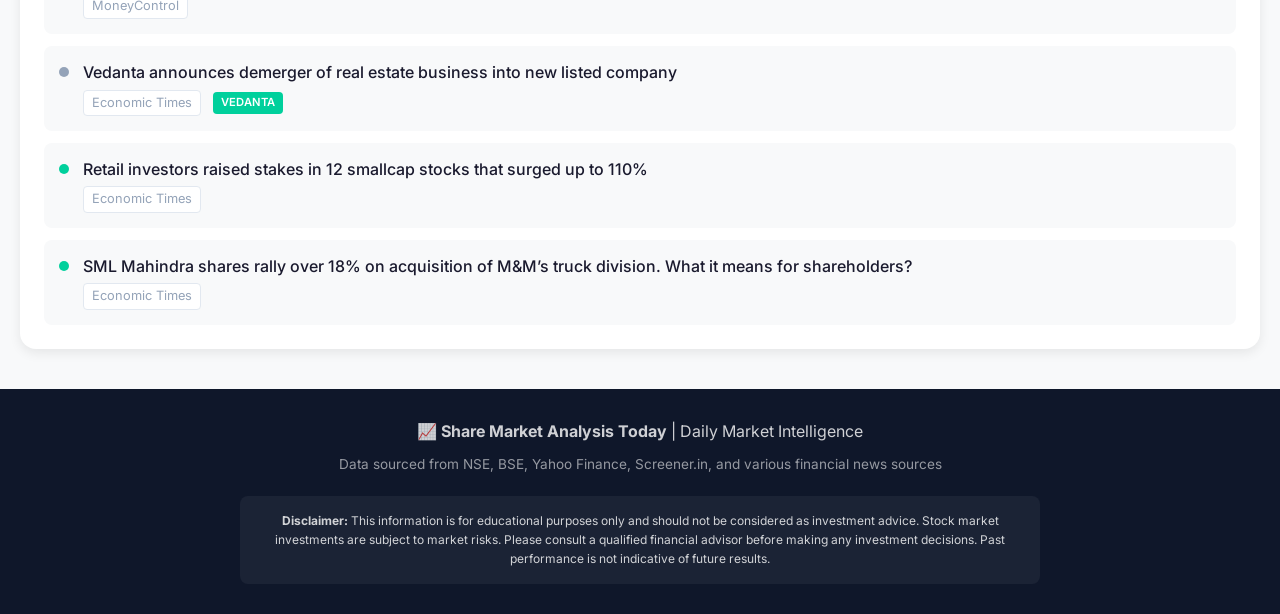
==== commit c520b7b2: "Make all dashboard sections dynamic including news - Add news fetching to dashboard_pipeline.py (_fe" ====
--- a/market_dashboard/index.html
+++ b/market_dashboard/index.html
@@ -676,62 +676,8 @@
                 <h2 class="section-title"><i class="fas fa-globe-americas"></i> 🌍 Geopolitical & War News (Market Impact)</h2>
             </div>
             
-            <div class="news-list">
-                <div class="news-item" style="border-left: 4px solid #00d09c;">
-                    <div class="news-indicator positive"></div>
-                    <div class="news-content">
-                        <a href="https://www.reuters.com/world/" target="_blank" class="news-headline">🕊️ Iran-US Ceasefire: Both Nations Agree to 60-Day Peace Framework</a>
-                        <div class="news-meta">
-                            <span class="news-source">Reuters</span>
-                            <span class="stock-tag">POSITIVE</span>
-                            <span style="color: #00d09c; font-size: 0.8rem;">Crude ▼ Defense ▼ Gold ▼</span>
-                        </div>
-                    </div>
-                </div>
-                <div class="news-item" style="border-left: 4px solid #00d09c;">
-                    <div class="news-indicator positive"></div>
-                    <div class="news-content">
-                        <a href="https://www.bloomberg.com/energy" target="_blank" class="news-headline">🛢️ OPEC+ Signals Production Stability After Middle East De-escalation</a>
-                        <div class="news-meta">
-                            <span class="news-source">Bloomberg</span>
-                            <span class="stock-tag">OIL STOCKS</span>
-                            <span style="color: #00d09c; font-size: 0.8rem;">ONGC ▲ RELIANCE ▲</span>
-                        </div>
-                    </div>
-                </div>
-                <div class="news-item" style="border-left: 4px solid #f7931a;">
-                    <div class="news-indicator neutral"></div>
-                    <div class="news-content">
-                        <a href="https://www.aljazeera.com/news/russia-ukraine-war" target="_blank" class="news-headline">⚠️ Russia-Ukraine: Negotiations Stall; EU Discusses New Sanctions Package</a>
-                        <div class="news-meta">
-                            <span class="news-source">Al Jazeera</span>
-                            <span class="stock-tag">WATCH</span>
-                            <span style="color: #f7931a; font-size: 0.8rem;">Metals, Fertilizers at risk</span>
-                        </div>
-                    </div>
-                </div>
-                <div class="news-item" style="border-left: 4px solid #eb5757;">
-                    <div class="news-indicator negative"></div>
-                    <div class="news-content">
-                        <a href="https://www.scmp.com/topics/taiwan" target="_blank" class="news-headline">🇨🇳 China-Taiwan: Beijing Conducts Naval Exercises Near Taiwan Strait</a>
-                        <div class="news-meta">
-                            <span class="news-source">SCMP</span>
-                            <span class="stock-tag">RISK</span>
-                            <span style="color: #eb5757; font-size: 0.8rem;">Chip stocks, Asian markets at risk</span>
-                        </div>
-                    </div>
-                </div>
-                <div class="news-item" style="border-left: 4px solid #00d09c;">
-                    <div class="news-indicator positive"></div>
-                    <div class="news-content">
-                        <a href="https://economictimes.indiatimes.com/news/economy" target="_blank" class="news-headline">🇮🇳 India-Pakistan: Commerce Secretaries to Meet for Trade Normalization</a>
-                        <div class="news-meta">
-                            <span class="news-source">Economic Times</span>
-                            <span class="stock-tag">POSITIVE</span>
-                            <span style="color: #00d09c; font-size: 0.8rem;">Defense stocks may fall</span>
-                        </div>
-                    </div>
-                </div>
+            <div class="news-list" id="geopolitical-news">
+                <!-- Populated dynamically by JavaScript -->
             </div>
         </section>
 
@@ -742,57 +688,7 @@
             </div>
             
             <div class="news-list" id="top-stories">
-                <div class="news-item">
-                    <div class="news-indicator positive"></div>
-                    <div class="news-content">
-                        <a href="https://economictimes.indiatimes.com/markets/rbi" target="_blank" class="news-headline">RBI Holds Interest Rates Steady at 6.5%, Maintains Accommodative Stance</a>
-                        <div class="news-meta">
-                            <span class="news-source">Economic Times</span>
-                            <span class="stock-tag">BANKS</span>
-                        </div>
-                    </div>
-                </div>
-                <div class="news-item">
-                    <div class="news-indicator positive"></div>
-                    <div class="news-content">
-                        <a href="https://www.moneycontrol.com/news/business/markets/" target="_blank" class="news-headline">IT Stocks Rally as NASDAQ Rebounds; TCS, Infosys Lead Gains</a>
-                        <div class="news-meta">
-                            <span class="news-source">MoneyControl</span>
-                            <span class="stock-tag">TCS</span>
-                            <span class="stock-tag">INFY</span>
-                        </div>
-                    </div>
-                </div>
-                <div class="news-item">
-                    <div class="news-indicator neutral"></div>
-                    <div class="news-content">
-                        <a href="https://www.livemint.com/industry/manufacturing" target="_blank" class="news-headline">Govt Extends PLI Scheme Benefits for Electronics Manufacturing</a>
-                        <div class="news-meta">
-                            <span class="news-source">LiveMint</span>
-                            <span class="stock-tag">DIXON</span>
-                        </div>
-                    </div>
-                </div>
-                <div class="news-item">
-                    <div class="news-indicator negative"></div>
-                    <div class="news-content">
-                        <a href="https://www.business-standard.com/markets/fii-dii" target="_blank" class="news-headline">FII Outflows Continue for 5th Straight Session, Withdraw ₹2,345 Cr</a>
-                        <div class="news-meta">
-                            <span class="news-source">Business Standard</span>
-                        </div>
-                    </div>
-                </div>
-                <div class="news-item">
-                    <div class="news-indicator positive"></div>
-                    <div class="news-content">
-                        <a href="https://www.cnbctv18.com/auto/auto-sales" target="_blank" class="news-headline">Auto Sales Surge 18% YoY in March; Maruti, Tata Motors Report Record Numbers</a>
-                        <div class="news-meta">
-                            <span class="news-source">CNBC TV18</span>
-                            <span class="stock-tag">MARUTI</span>
-                            <span class="stock-tag">TATAMOTORS</span>
-                        </div>
-                    </div>
-                </div>
+                <!-- Populated dynamically by JavaScript -->
             </div>
         </section>
 
@@ -803,36 +699,7 @@
             </div>
             
             <div class="news-list" id="earnings-news">
-                <div class="news-item">
-                    <div class="news-indicator positive"></div>
-                    <div class="news-content">
-                        <a href="https://www.moneycontrol.com/news/business/earnings/" target="_blank" class="news-headline">HDFC Bank Q4: Net Profit Jumps 37% YoY to ₹16,512 Cr, Beats Estimates</a>
-                        <div class="news-meta">
-                            <span class="news-source">MoneyControl</span>
-                            <span class="stock-tag">HDFCBANK</span>
-                        </div>
-                    </div>
-                </div>
-                <div class="news-item">
-                    <div class="news-indicator negative"></div>
-                    <div class="news-content">
-                        <a href="https://economictimes.indiatimes.com/markets/stocks/earnings/" target="_blank" class="news-headline">Wipro Q4 Results Disappoint; Revenue Misses Guidance, Stock Down 4%</a>
-                        <div class="news-meta">
-                            <span class="news-source">Economic Times</span>
-                            <span class="stock-tag">WIPRO</span>
-                        </div>
-                    </div>
-                </div>
-                <div class="news-item">
-                    <div class="news-indicator positive"></div>
-                    <div class="news-content">
-                        <a href="https://www.livemint.com/market/stock-market-news" target="_blank" class="news-headline">Bajaj Finance Reports Strong Q4; AUM Grows 28% to ₹3.3 Lakh Cr</a>
-                        <div class="news-meta">
-                            <span class="news-source">LiveMint</span>
-                            <span class="stock-tag">BAJFINANCE</span>
-                        </div>
-                    </div>
-                </div>
+                <!-- Populated dynamically by JavaScript -->
             </div>
         </section>
 
@@ -843,36 +710,7 @@
             </div>
             
             <div class="news-list" id="orders-news">
-                <div class="news-item">
-                    <div class="news-indicator positive"></div>
-                    <div class="news-content">
-                        <a href="https://www.business-standard.com/companies/news" target="_blank" class="news-headline">L&T Bags ₹7,500 Cr Order for Metro Rail Project in Saudi Arabia</a>
-                        <div class="news-meta">
-                            <span class="news-source">Business Standard</span>
-                            <span class="stock-tag">LT</span>
-                        </div>
-                    </div>
-                </div>
-                <div class="news-item">
-                    <div class="news-indicator positive"></div>
-                    <div class="news-content">
-                        <a href="https://economictimes.indiatimes.com/industry/energy/power" target="_blank" class="news-headline">BHEL Wins ₹4,200 Cr Contract for Thermal Power Equipment Supply</a>
-                        <div class="news-meta">
-                            <span class="news-source">Economic Times</span>
-                            <span class="stock-tag">BHEL</span>
-                        </div>
-                    </div>
-                </div>
-                <div class="news-item">
-                    <div class="news-indicator positive"></div>
-                    <div class="news-content">
-                        <a href="https://www.moneycontrol.com/news/business/companies/" target="_blank" class="news-headline">Infosys Signs $1.5 Billion Multi-Year Deal with European Bank</a>
-                        <div class="news-meta">
-                            <span class="news-source">MoneyControl</span>
-                            <span class="stock-tag">INFY</span>
-                        </div>
-                    </div>
-                </div>
+                <!-- Populated dynamically by JavaScript -->
             </div>
         </section>
 
@@ -883,26 +721,7 @@
             </div>
             
             <div class="news-list" id="regulatory-news">
-                <div class="news-item">
-                    <div class="news-indicator neutral"></div>
-                    <div class="news-content">
-                        <a href="https://www.sebi.gov.in/" target="_blank" class="news-headline">SEBI Proposes New Framework for ESG Rating Providers</a>
-                        <div class="news-meta">
-                            <span class="news-source">Business Standard</span>
-                        </div>
-                    </div>
-                </div>
-                <div class="news-item">
-                    <div class="news-indicator positive"></div>
-                    <div class="news-content">
-                        <a href="https://economictimes.indiatimes.com/industry/banking/finance/insure" target="_blank" class="news-headline">Govt Approves 100% FDI in Insurance Sector, Stocks Surge</a>
-                        <div class="news-meta">
-                            <span class="news-source">Economic Times</span>
-                            <span class="stock-tag">SBILIFE</span>
-                            <span class="stock-tag">HDFCLIFE</span>
-                        </div>
-                    </div>
-                </div>
+                <!-- Populated dynamically by JavaScript -->
             </div>
         </section>
 
@@ -913,36 +732,7 @@
             </div>
             
             <div class="news-list" id="insider-news">
-                <div class="news-item">
-                    <div class="news-indicator positive"></div>
-                    <div class="news-content">
-                        <a href="https://www.moneycontrol.com/news/business/markets/bulk-deals" target="_blank" class="news-headline">Goldman Sachs Picks Up 2.5% Stake in ICICI Bank via Block Deal</a>
-                        <div class="news-meta">
-                            <span class="news-source">MoneyControl</span>
-                            <span class="stock-tag">ICICIBANK</span>
-                        </div>
-                    </div>
-                </div>
-                <div class="news-item">
-                    <div class="news-indicator negative"></div>
-                    <div class="news-content">
-                        <a href="https://www.business-standard.com/markets/bulk-block-deals" target="_blank" class="news-headline">Promoters of Zomato Sell 1.5 Cr Shares in Open Market</a>
-                        <div class="news-meta">
-                            <span class="news-source">Business Standard</span>
-                            <span class="stock-tag">ZOMATO</span>
-                        </div>
-                    </div>
-                </div>
-                <div class="news-item">
-                    <div class="news-indicator positive"></div>
-                    <div class="news-content">
-                        <a href="https://economictimes.indiatimes.com/markets/stocks/news" target="_blank" class="news-headline">Morgan Stanley Increases Stake in Trent to 5.2%</a>
-                        <div class="news-meta">
-                            <span class="news-source">Economic Times</span>
-                            <span class="stock-tag">TRENT</span>
-                        </div>
-                    </div>
-                </div>
+                <!-- Populated dynamically by JavaScript -->
             </div>
         </section>
 
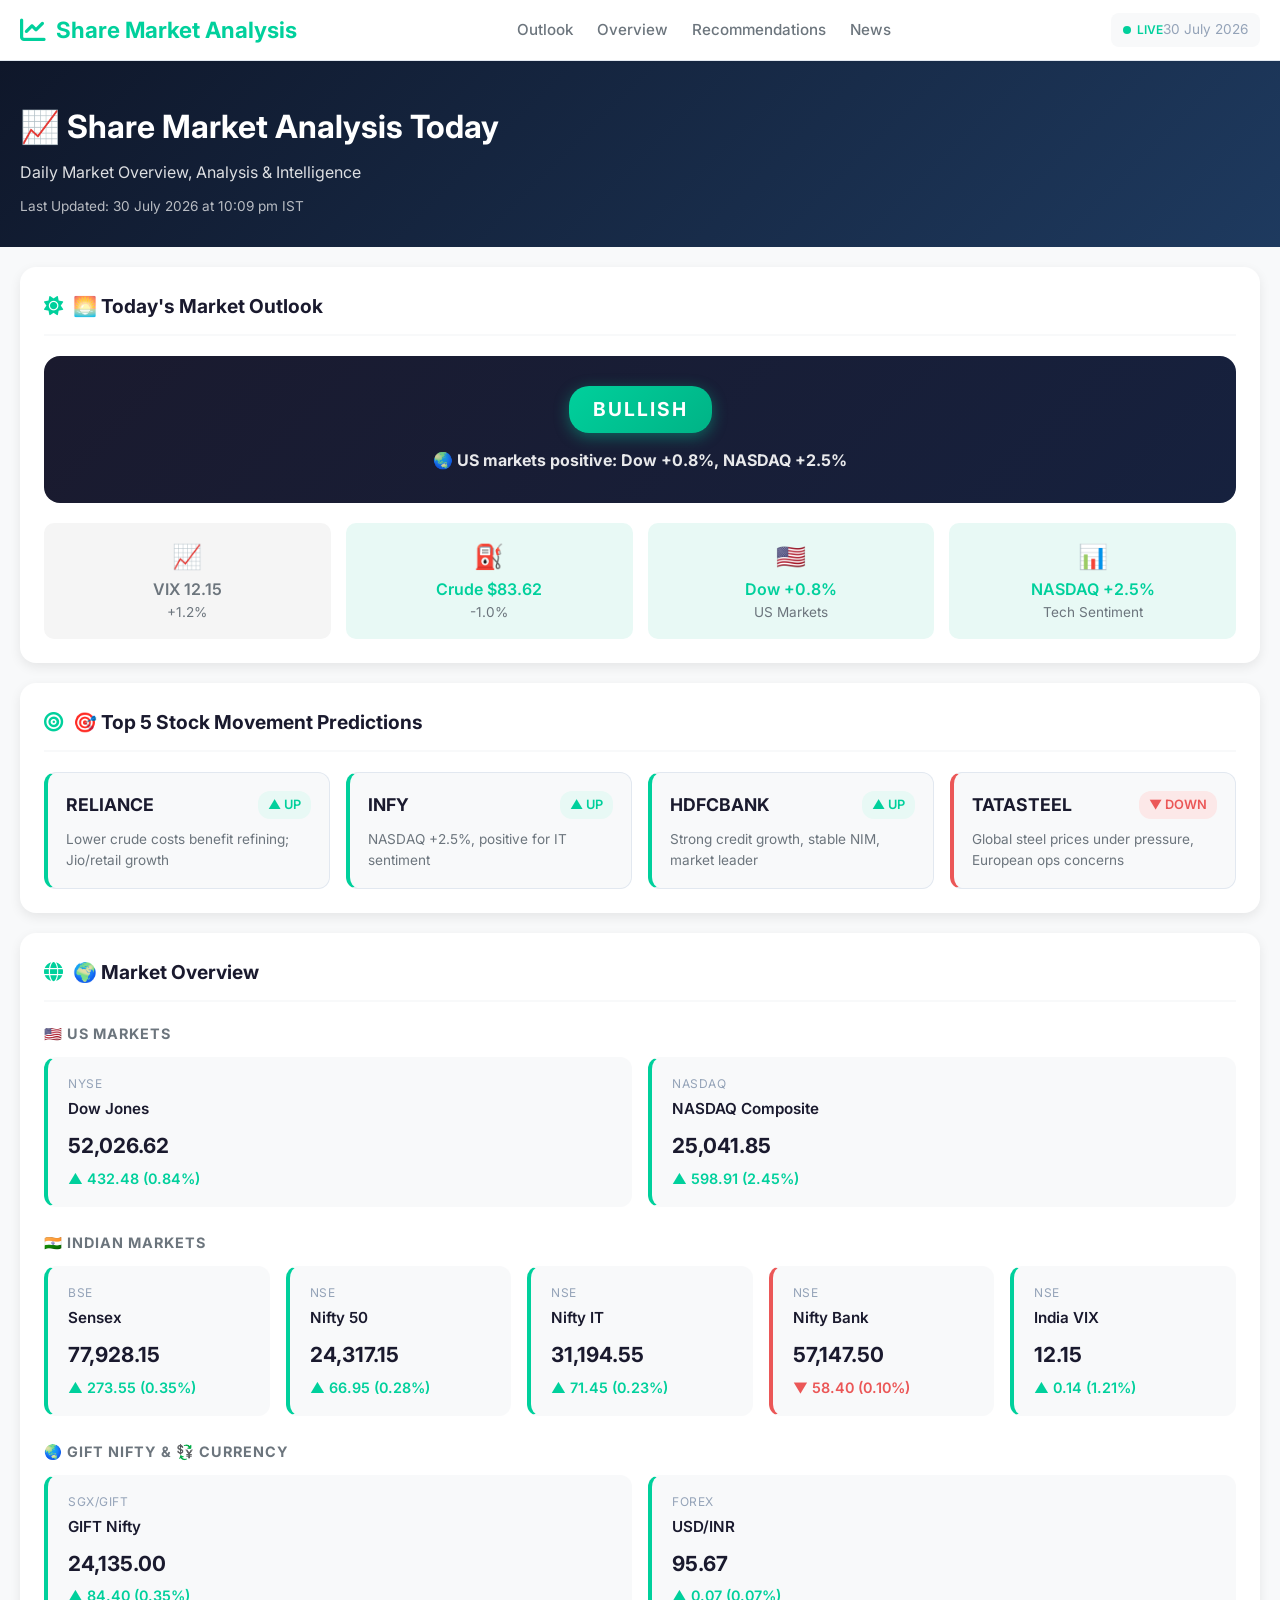
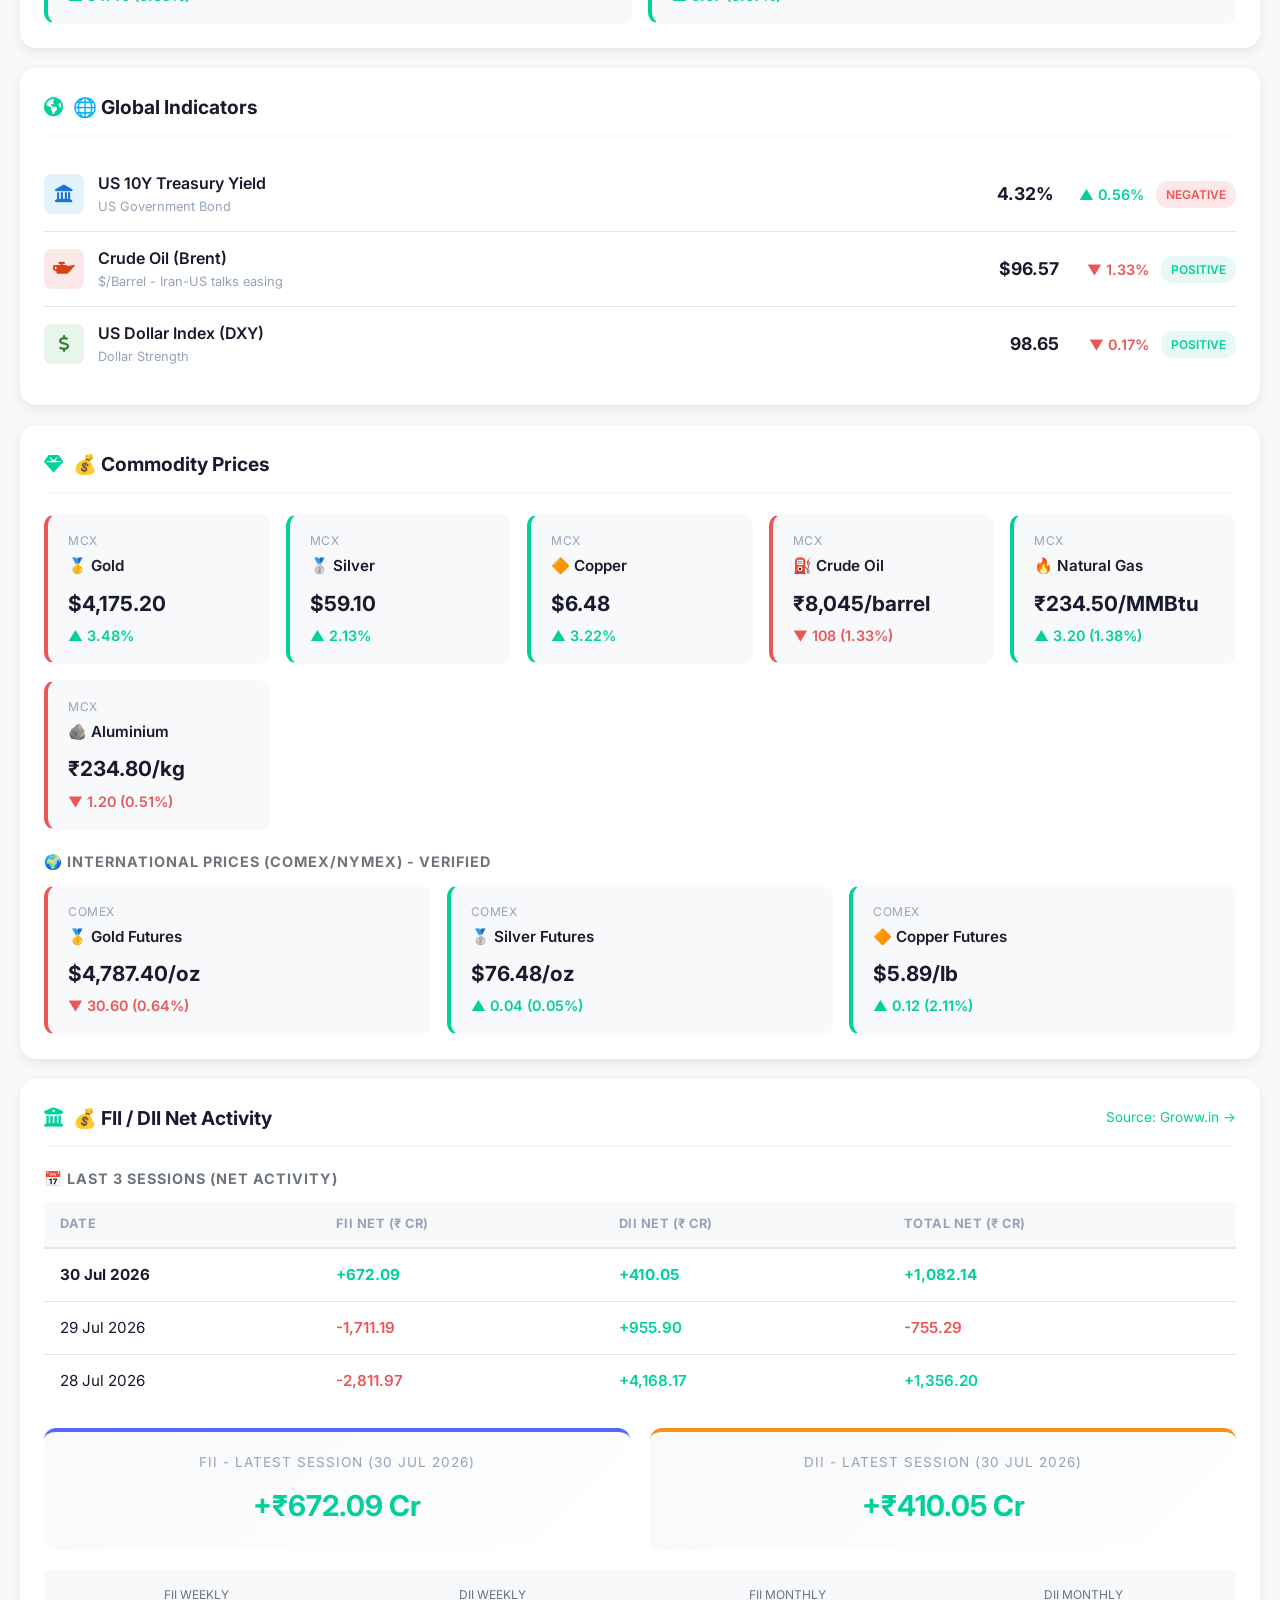
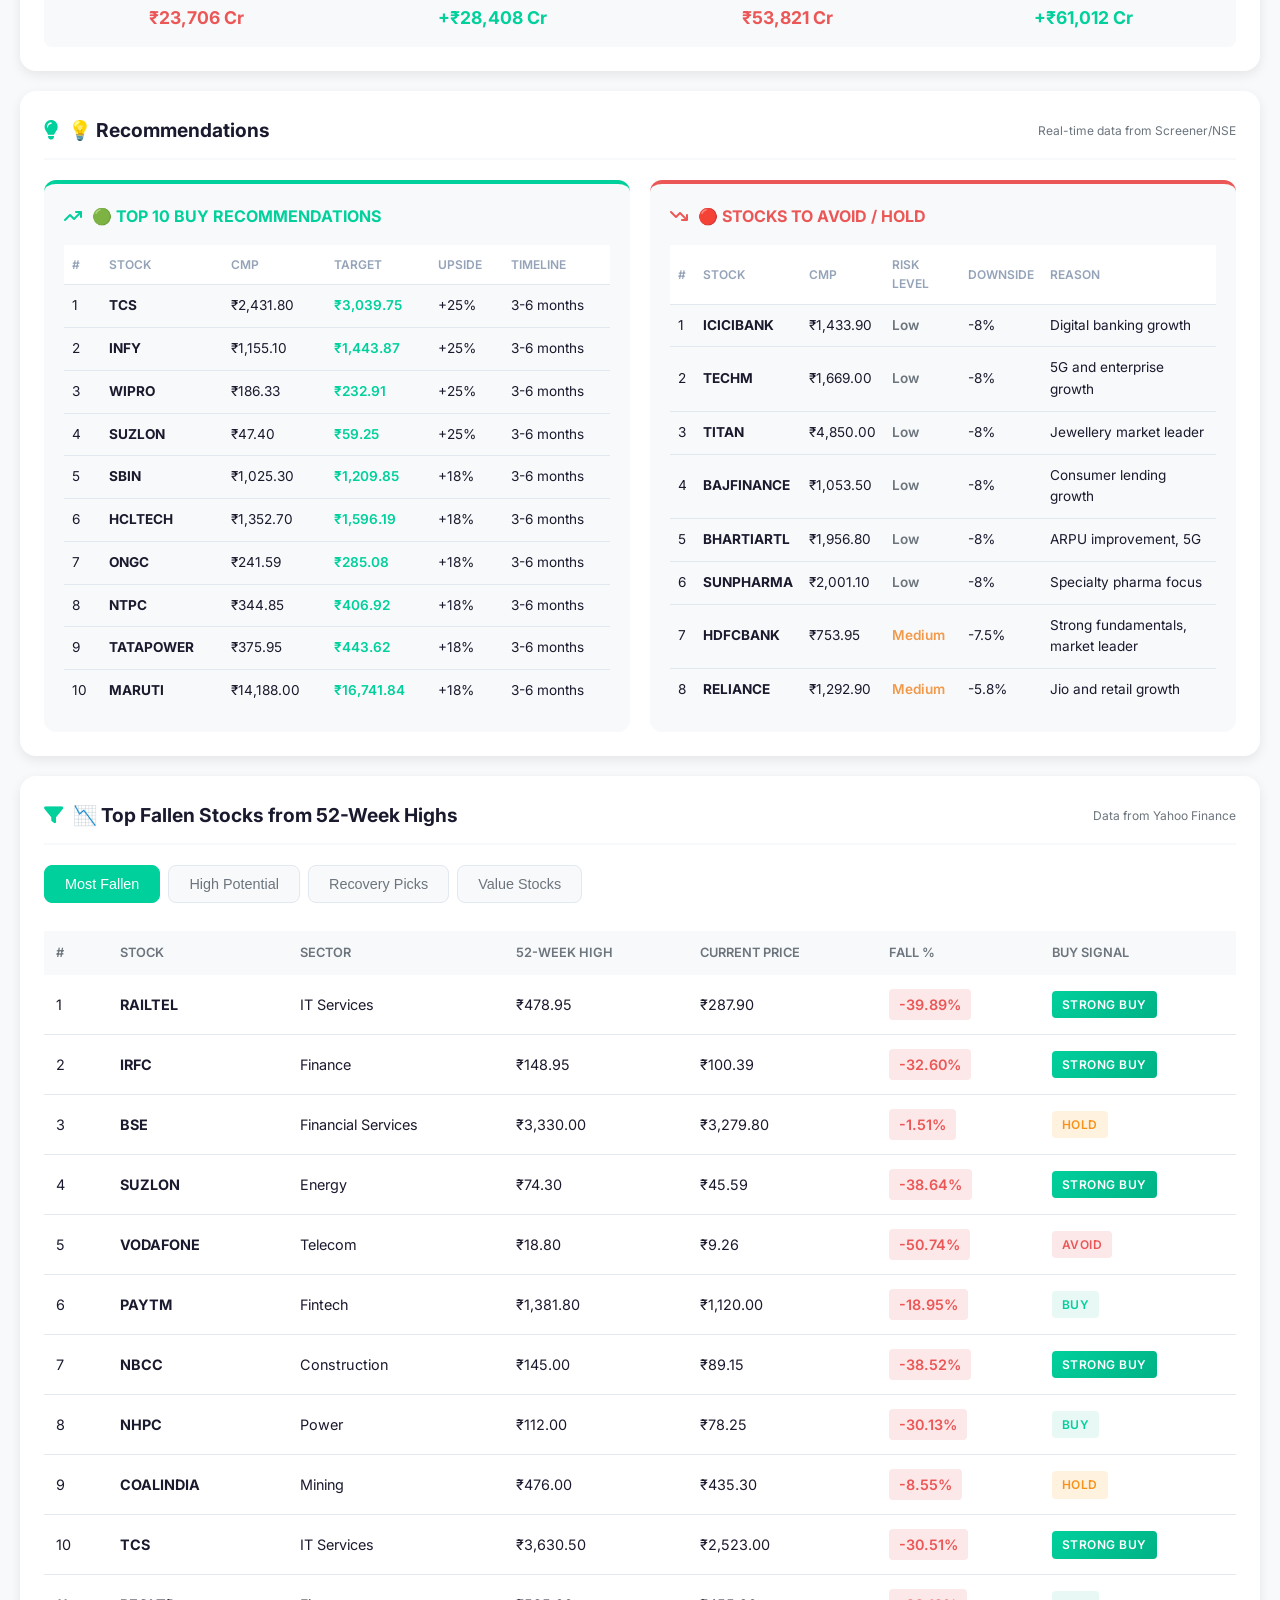
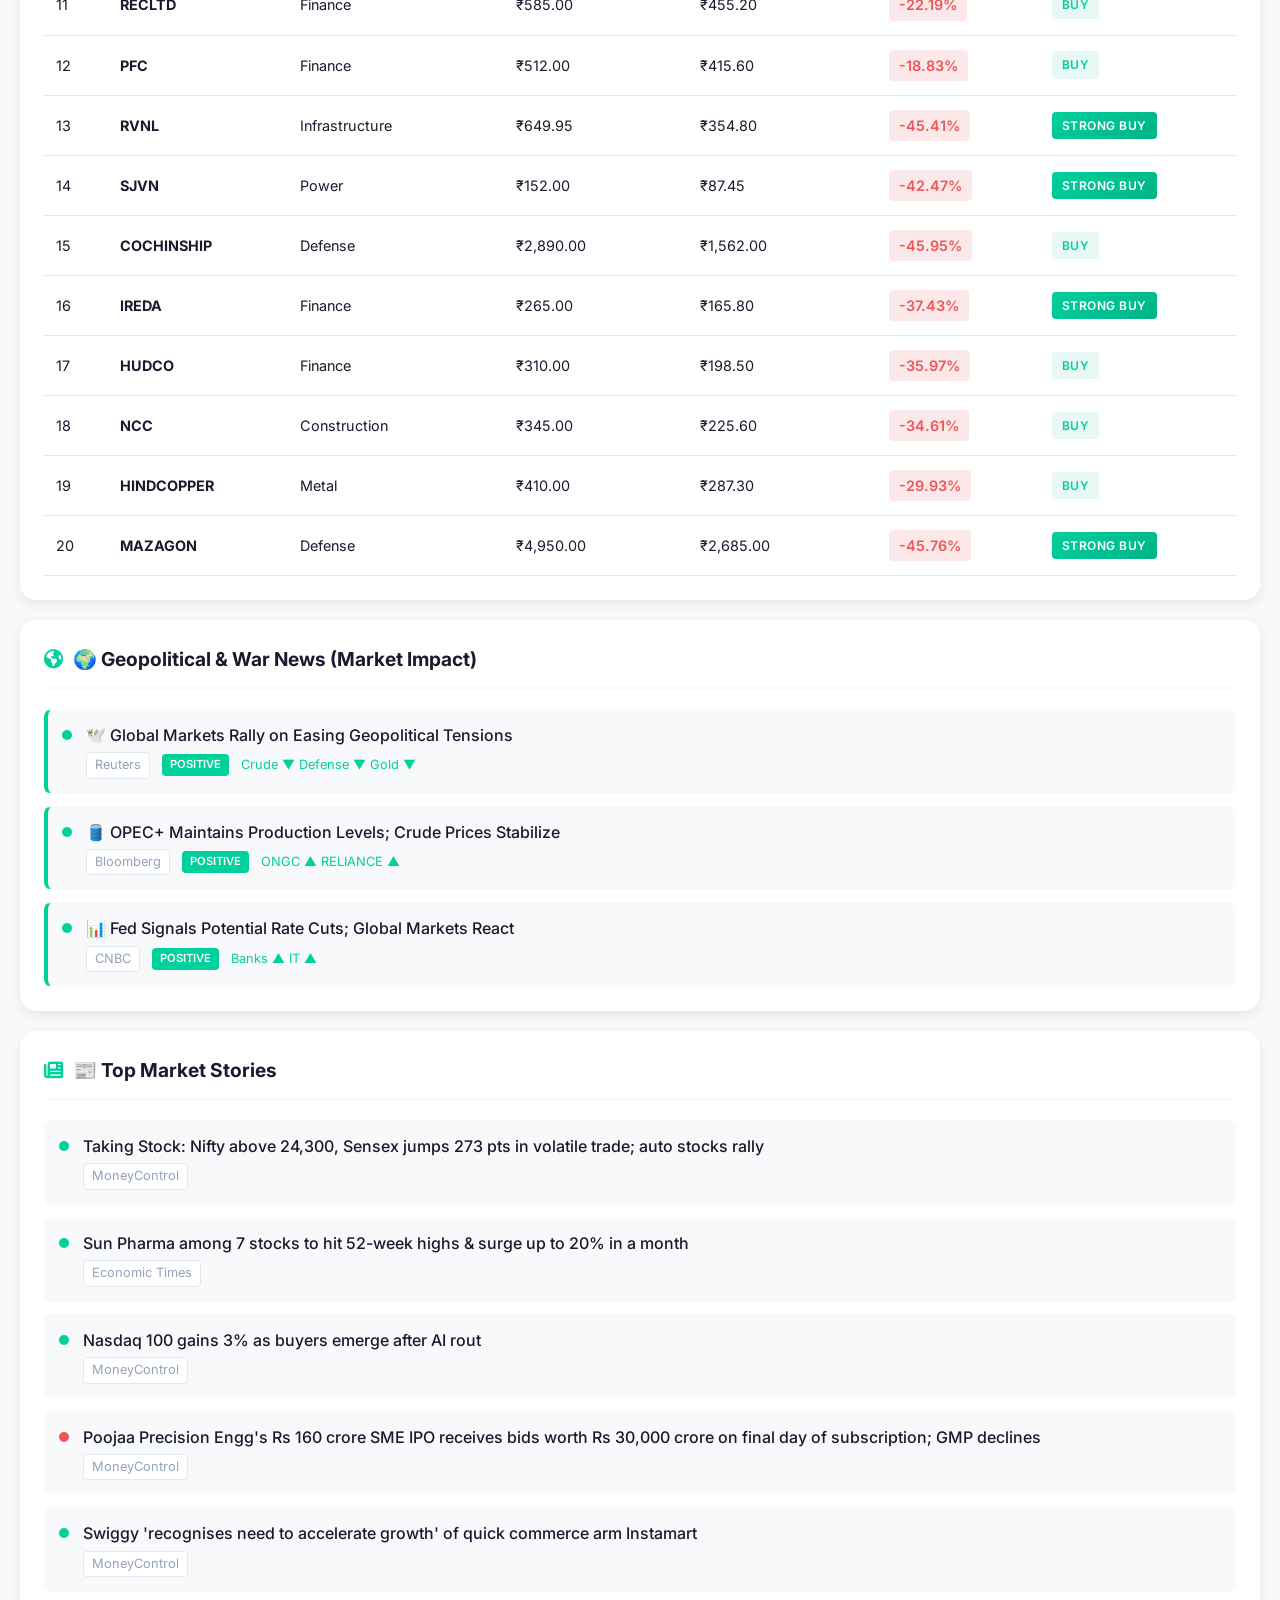
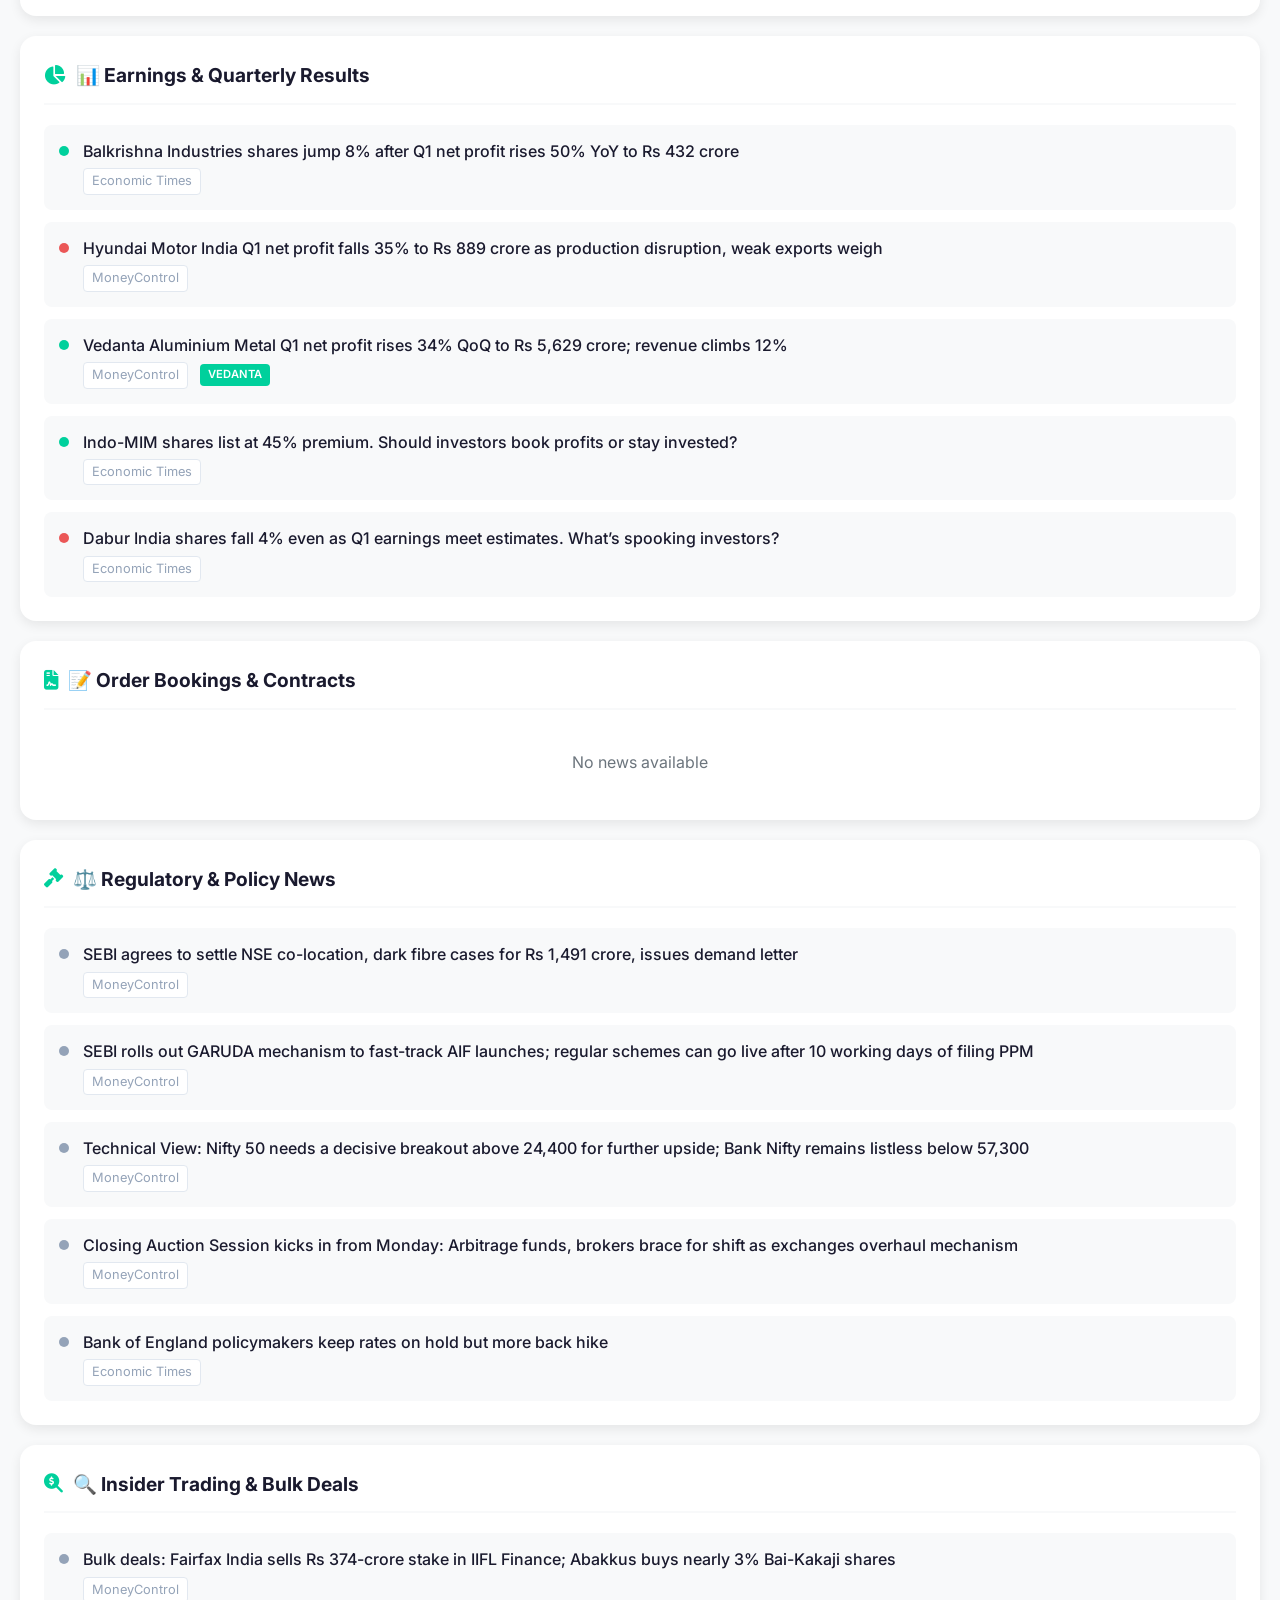
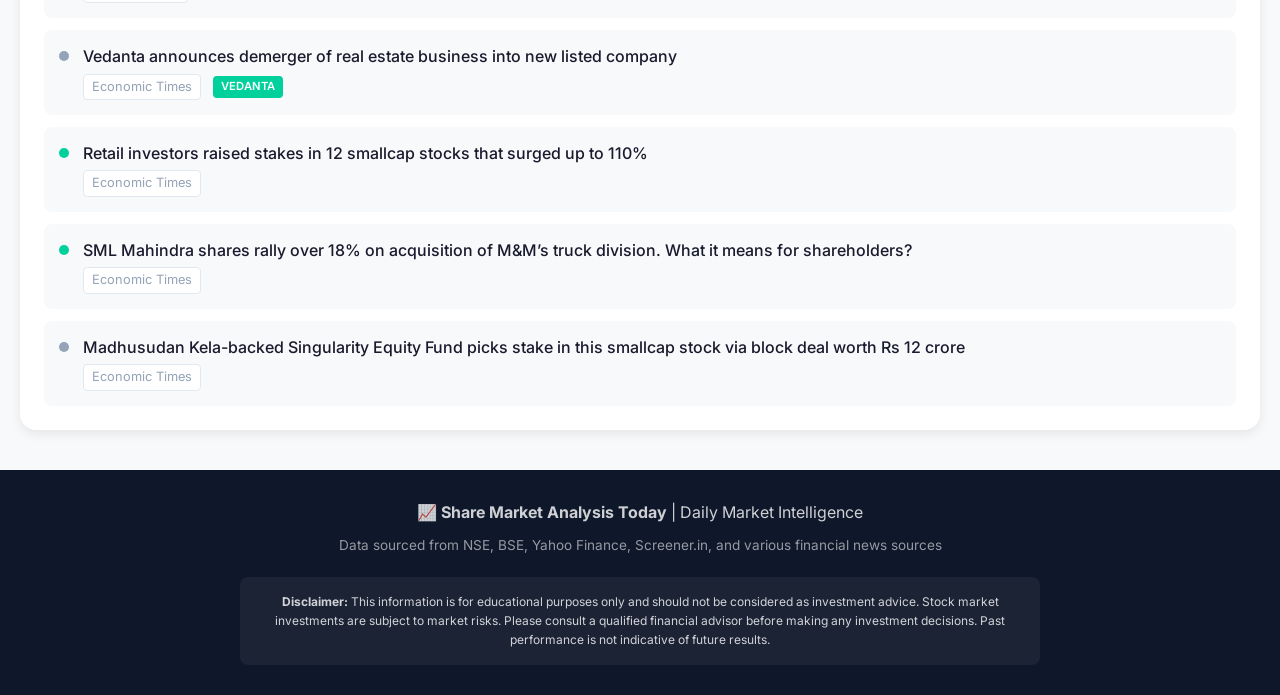
==== commit bb5b439e: "Add dynamic recommendations, outlook, and predictions - Add _generate_recommendations() for buy/avoi" ====
--- a/market_dashboard/index.html
+++ b/market_dashboard/index.html
@@ -52,36 +52,14 @@
             <div class="outlook-card">
                 <div class="outlook-badge bullish" id="outlook-badge">BULLISH</div>
                 <p class="outlook-reason" id="outlook-reason">
-                    <strong>🕊️ Iran-US War Ceasefire:</strong> Peace talks progress positively, reducing geopolitical risk premium. 
-                    <strong>⛽ Crude Oil:</strong> Brent crude down 1.3% to $96.57 on ceasefire hopes - positive for India.
-                    <strong>📊 VIX:</strong> India VIX at 18.85, down 7.72% indicating declining fear/volatility.
-                    <strong>🌏 Global Cues:</strong> GIFT Nifty at 24,135 (+0.35%) indicating positive opening.
-                    DIIs continue to be net buyers offsetting FII selling. Markets expected to open gap-up.
+                    <!-- Populated dynamically by JavaScript -->
+                    Loading market outlook...
                 </p>
             </div>
             
-            <!-- Quick Outlook Factors -->
-            <div style="margin-top: 20px; display: grid; grid-template-columns: repeat(auto-fit, minmax(200px, 1fr)); gap: 15px;">
-                <div style="background: #e8f9f5; padding: 15px; border-radius: 10px; text-align: center;">
-                    <div style="font-size: 1.5rem;">🕊️</div>
-                    <div style="font-weight: 600; color: #00d09c;">Iran-US Ceasefire</div>
-                    <div style="font-size: 0.85rem; color: #6c757d;">Peace Talks Progress</div>
-                </div>
-                <div style="background: #e8f9f5; padding: 15px; border-radius: 10px; text-align: center;">
-                    <div style="font-size: 1.5rem;">⛽</div>
-                    <div style="font-weight: 600;"><span style="color: #eb5757;">Crude Oil ▼1.3%</span></div>
-                    <div style="font-size: 0.85rem; font-weight: 600; color: #00d09c;">Positive for India</div>
-                </div>
-                <div style="background: #e8f9f5; padding: 15px; border-radius: 10px; text-align: center;">
-                    <div style="font-size: 1.5rem;">📉</div>
-                    <div style="font-weight: 600; color: #00d09c;">VIX 18.85 ▼7.72%</div>
-                    <div style="font-size: 0.85rem; color: #6c757d;">Fear Index Down</div>
-                </div>
-                <div style="background: #e8f9f5; padding: 15px; border-radius: 10px; text-align: center;">
-                    <div style="font-size: 1.5rem;">🌏</div>
-                    <div style="font-weight: 600; color: #00d09c;">GIFT Nifty ▲0.35%</div>
-                    <div style="font-size: 0.85rem; color: #6c757d;">Positive Opening</div>
-                </div>
+            <!-- Quick Outlook Factors - Populated dynamically -->
+            <div id="outlook-factors" style="margin-top: 20px; display: grid; grid-template-columns: repeat(auto-fit, minmax(200px, 1fr)); gap: 15px;">
+                <!-- Populated dynamically by JavaScript -->
             </div>
         </section>
 
@@ -408,7 +386,8 @@
                                 <th>Timeline</th>
                             </tr>
                         </thead>
-                        <tbody>
+                        <tbody id="buy-recommendations-tbody">
+                            <!-- Populated dynamically by JavaScript -->
                             <tr>
                                 <td>1</td>
                                 <td><strong>TCS</strong></td>
@@ -508,7 +487,8 @@
                                 <th>Reason</th>
                             </tr>
                         </thead>
-                        <tbody>
+                        <tbody id="avoid-recommendations-tbody">
+                            <!-- Populated dynamically by JavaScript -->
                             <tr>
                                 <td>1</td>
                                 <td><strong>VODAFONE</strong></td>
@@ -583,14 +563,14 @@
         <section id="screener" class="market-section">
             <div class="section-header">
                 <h2 class="section-title"><i class="fas fa-filter"></i> 📉 Top Fallen Stocks from 52-Week Highs</h2>
-                <span style="font-size: 0.75rem; color: #6c757d;">Verified against Google Finance (April 10, 2026)</span>
+                <span id="screener-date" style="font-size: 0.75rem; color: #6c757d;">Data from Yahoo Finance</span>
             </div>
             
             <div class="screener-tabs">
-                <button class="screener-tab active" data-period="feb26">Since 28 Feb 2026</button>
-                <button class="screener-tab" data-period="jan26">Since Jan 2026</button>
-                <button class="screener-tab" data-period="may25">Since May 2025</button>
-                <button class="screener-tab" data-period="jan25">Since Jan 2025</button>
+                <button class="screener-tab active" data-period="feb26">Most Fallen</button>
+                <button class="screener-tab" data-period="jan26">High Potential</button>
+                <button class="screener-tab" data-period="may25">Recovery Picks</button>
+                <button class="screener-tab" data-period="jan25">Value Stocks</button>
             </div>
             
             <div class="screener-content" id="screener-feb26">
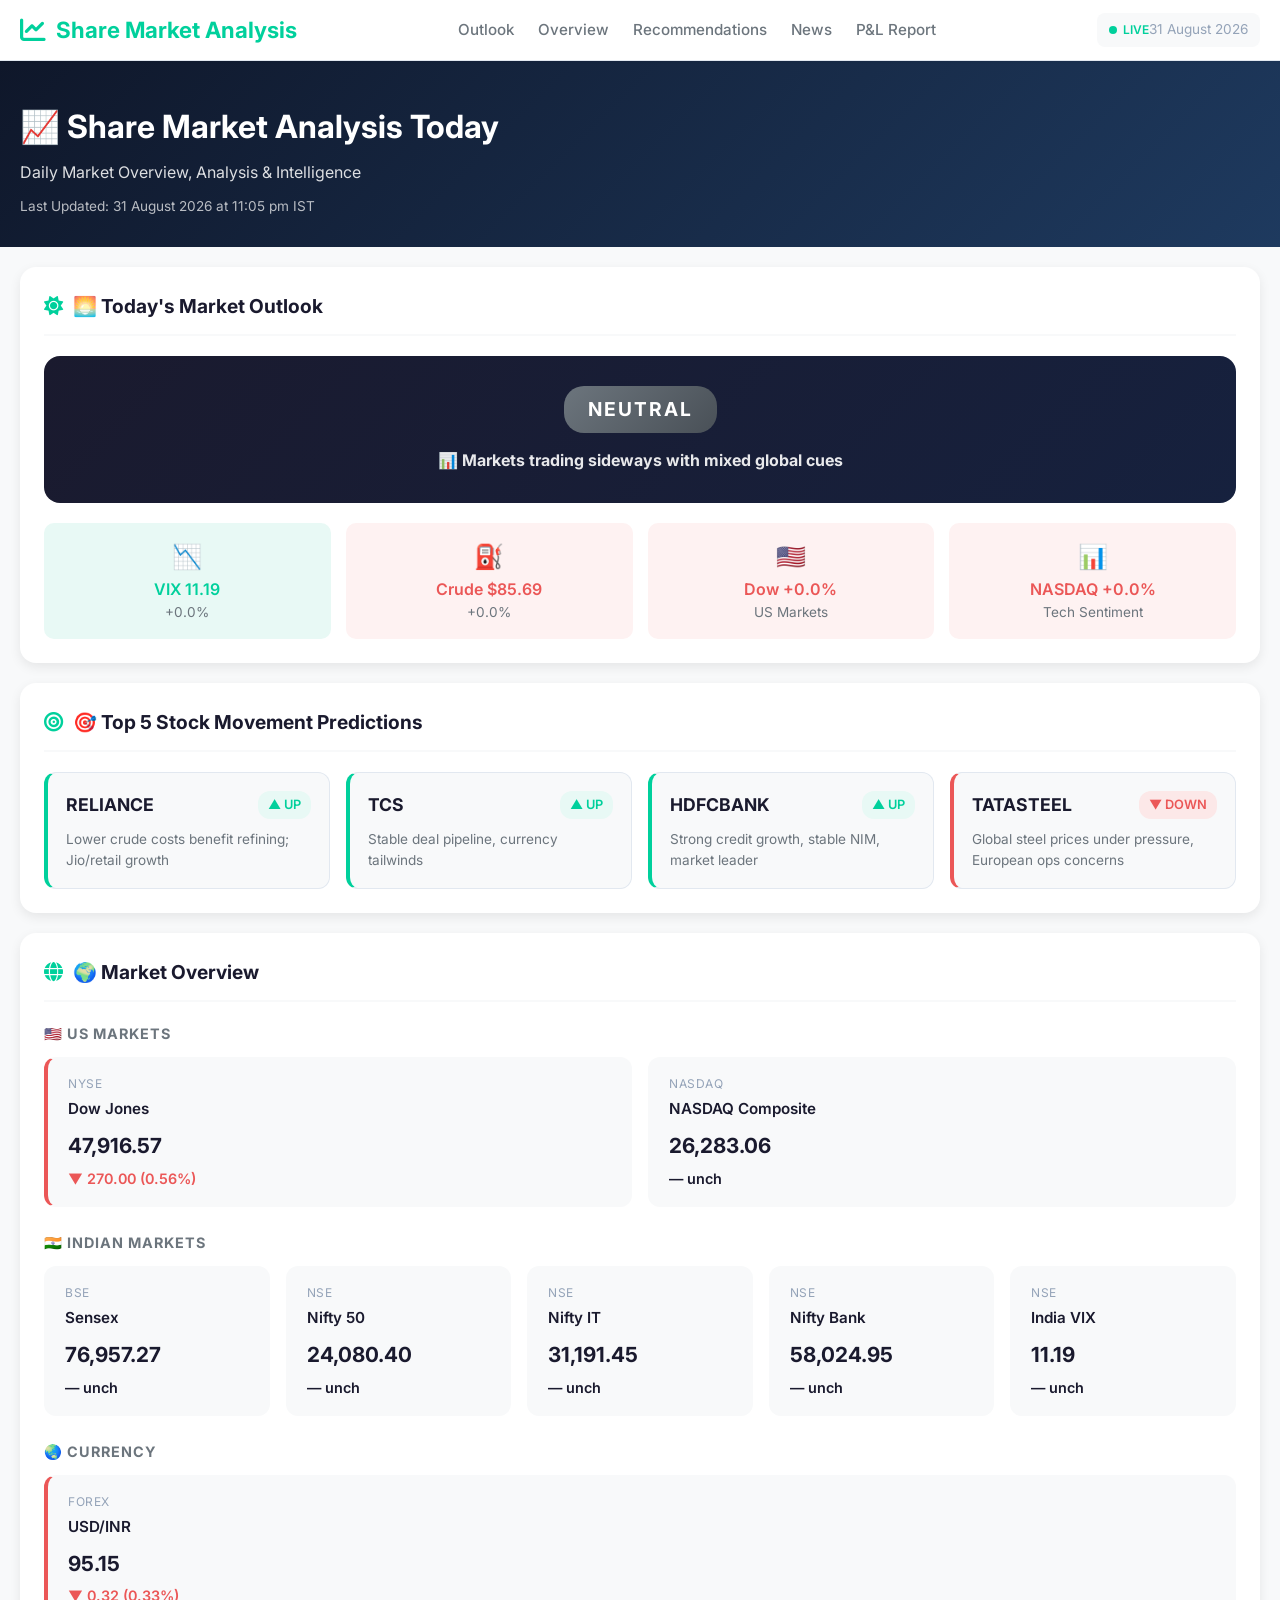
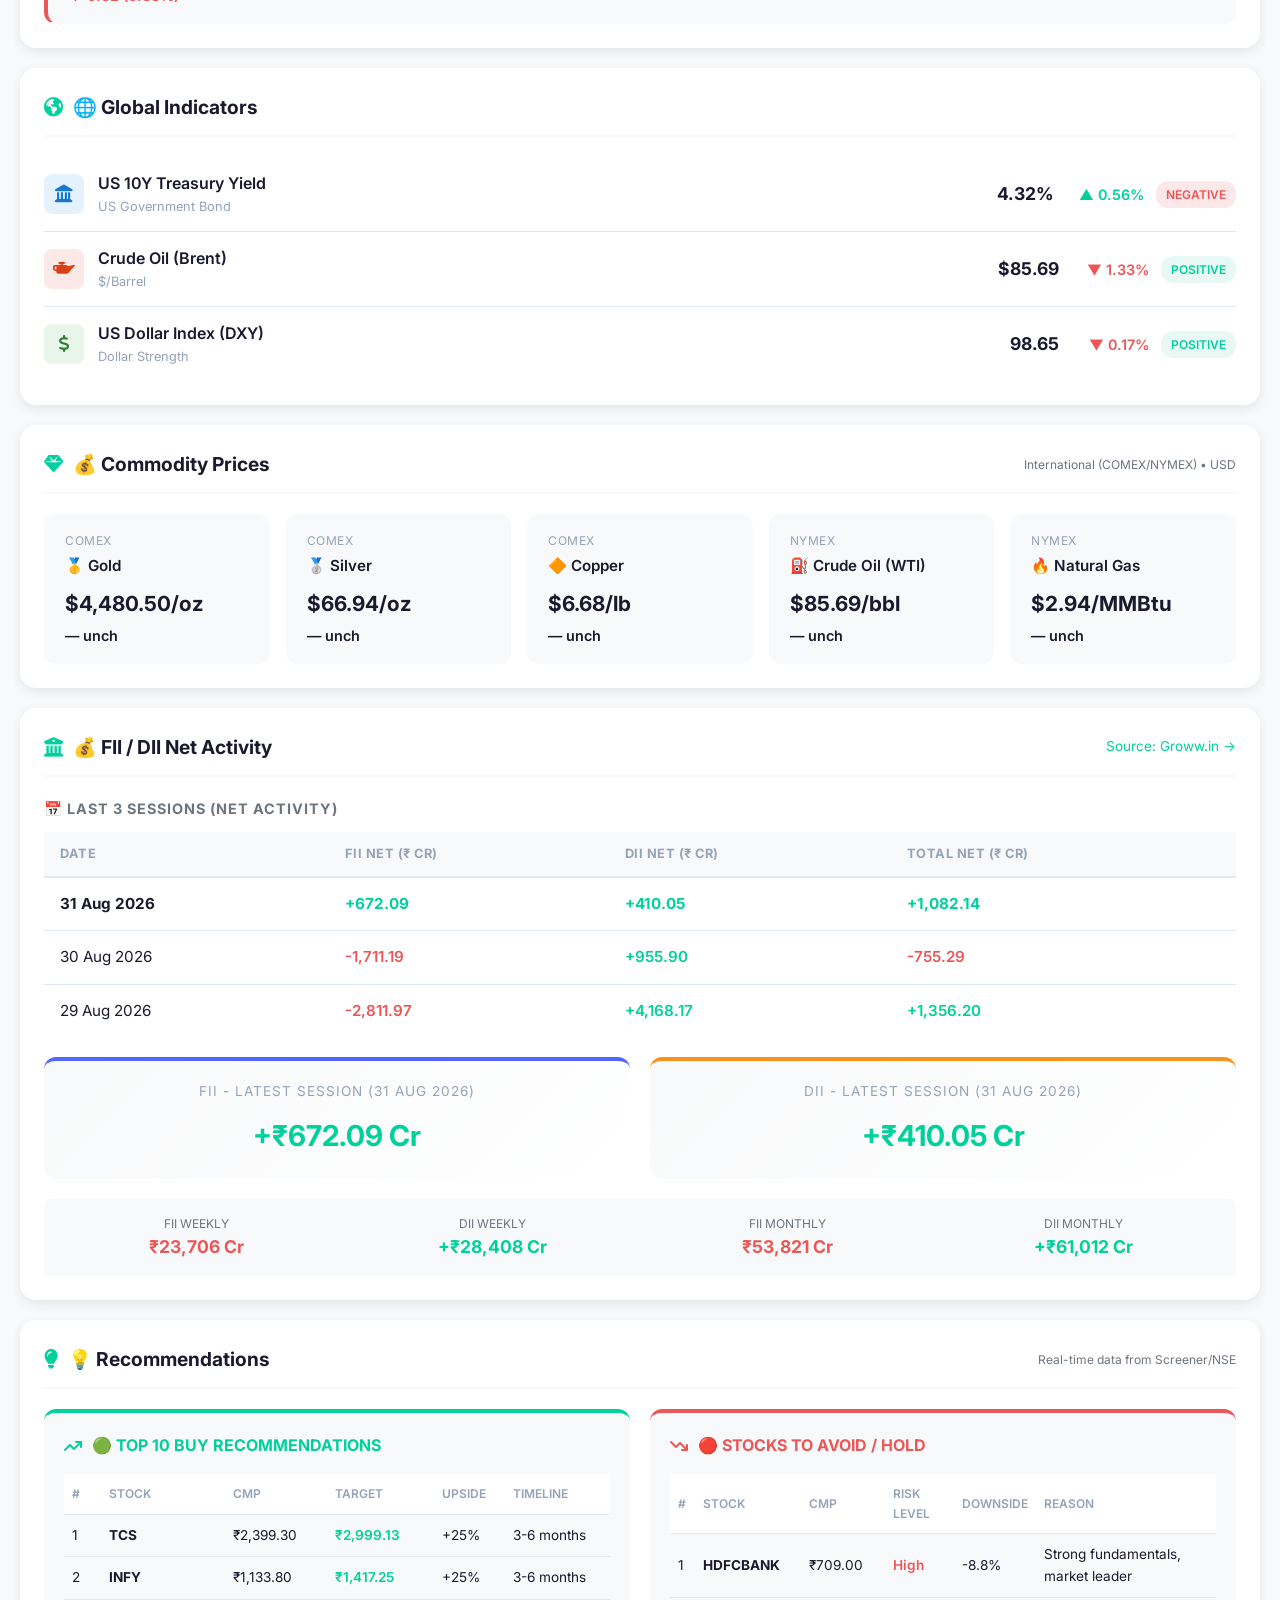
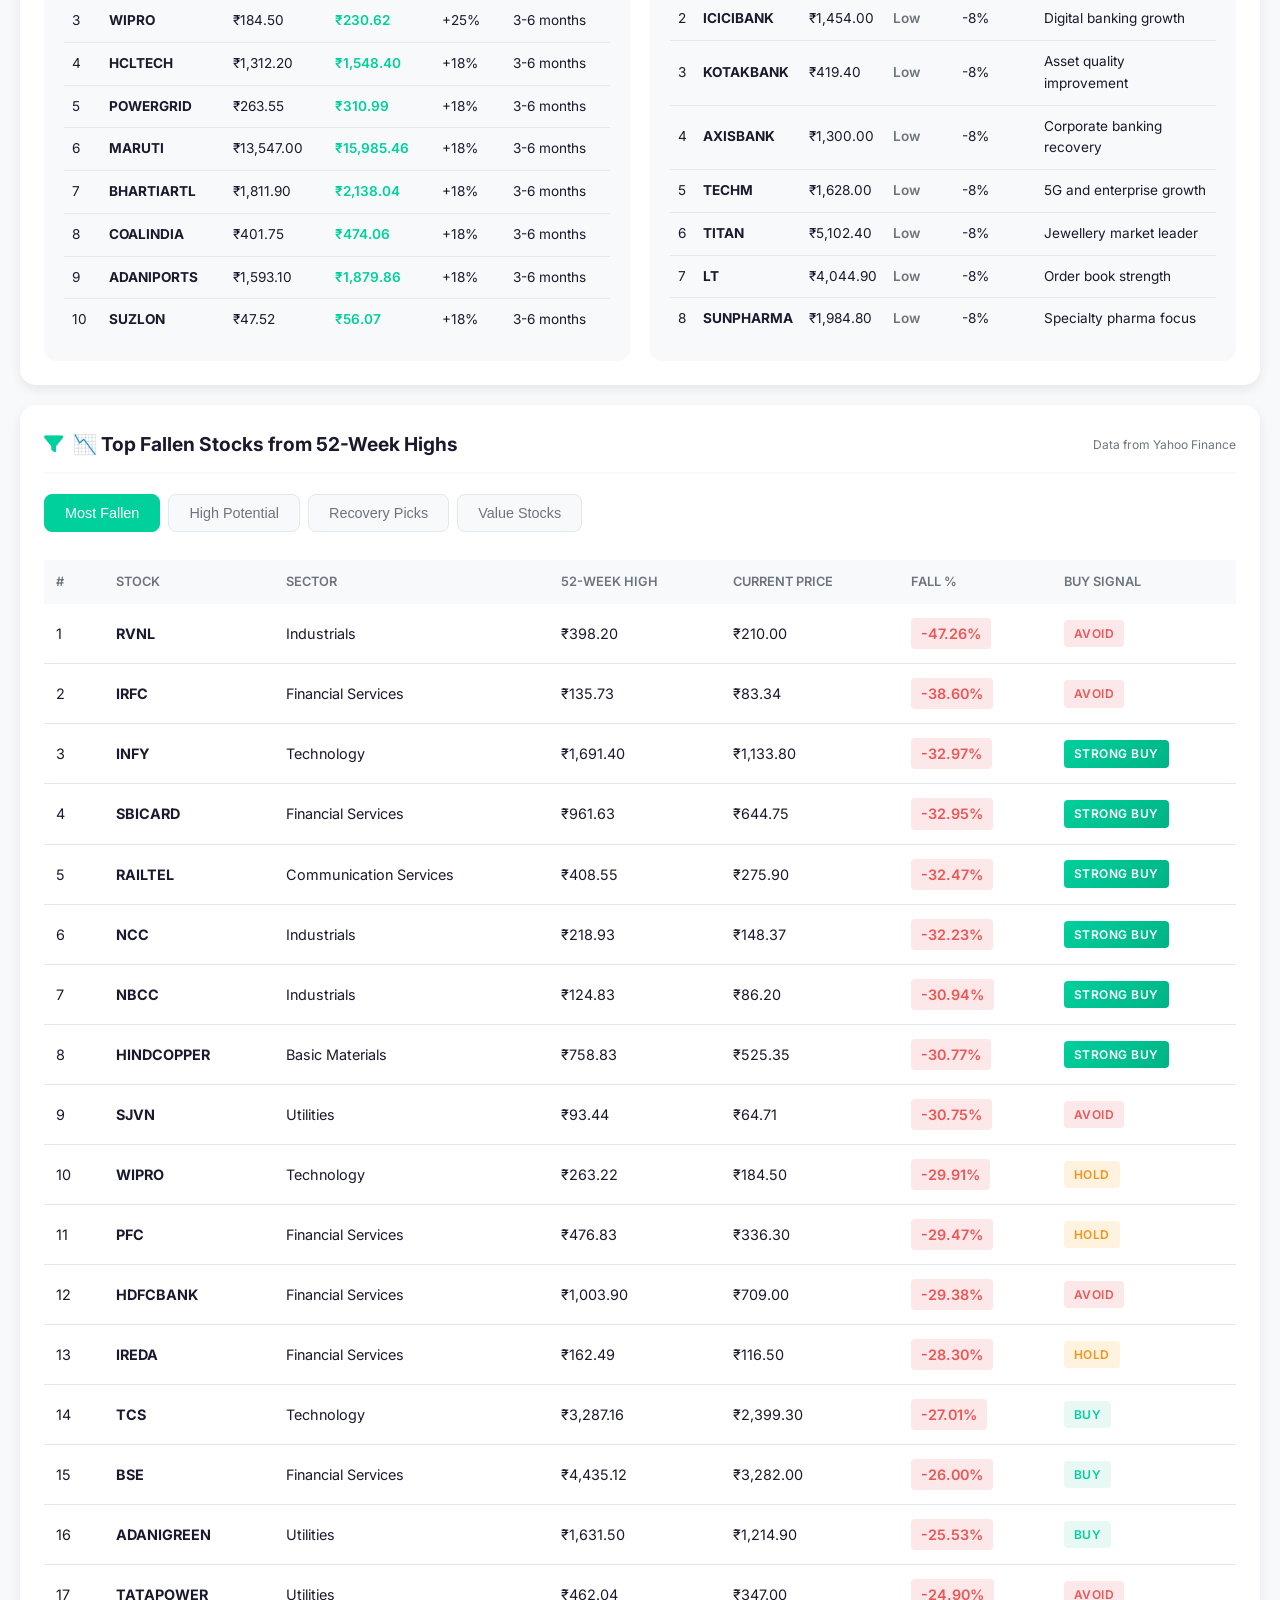
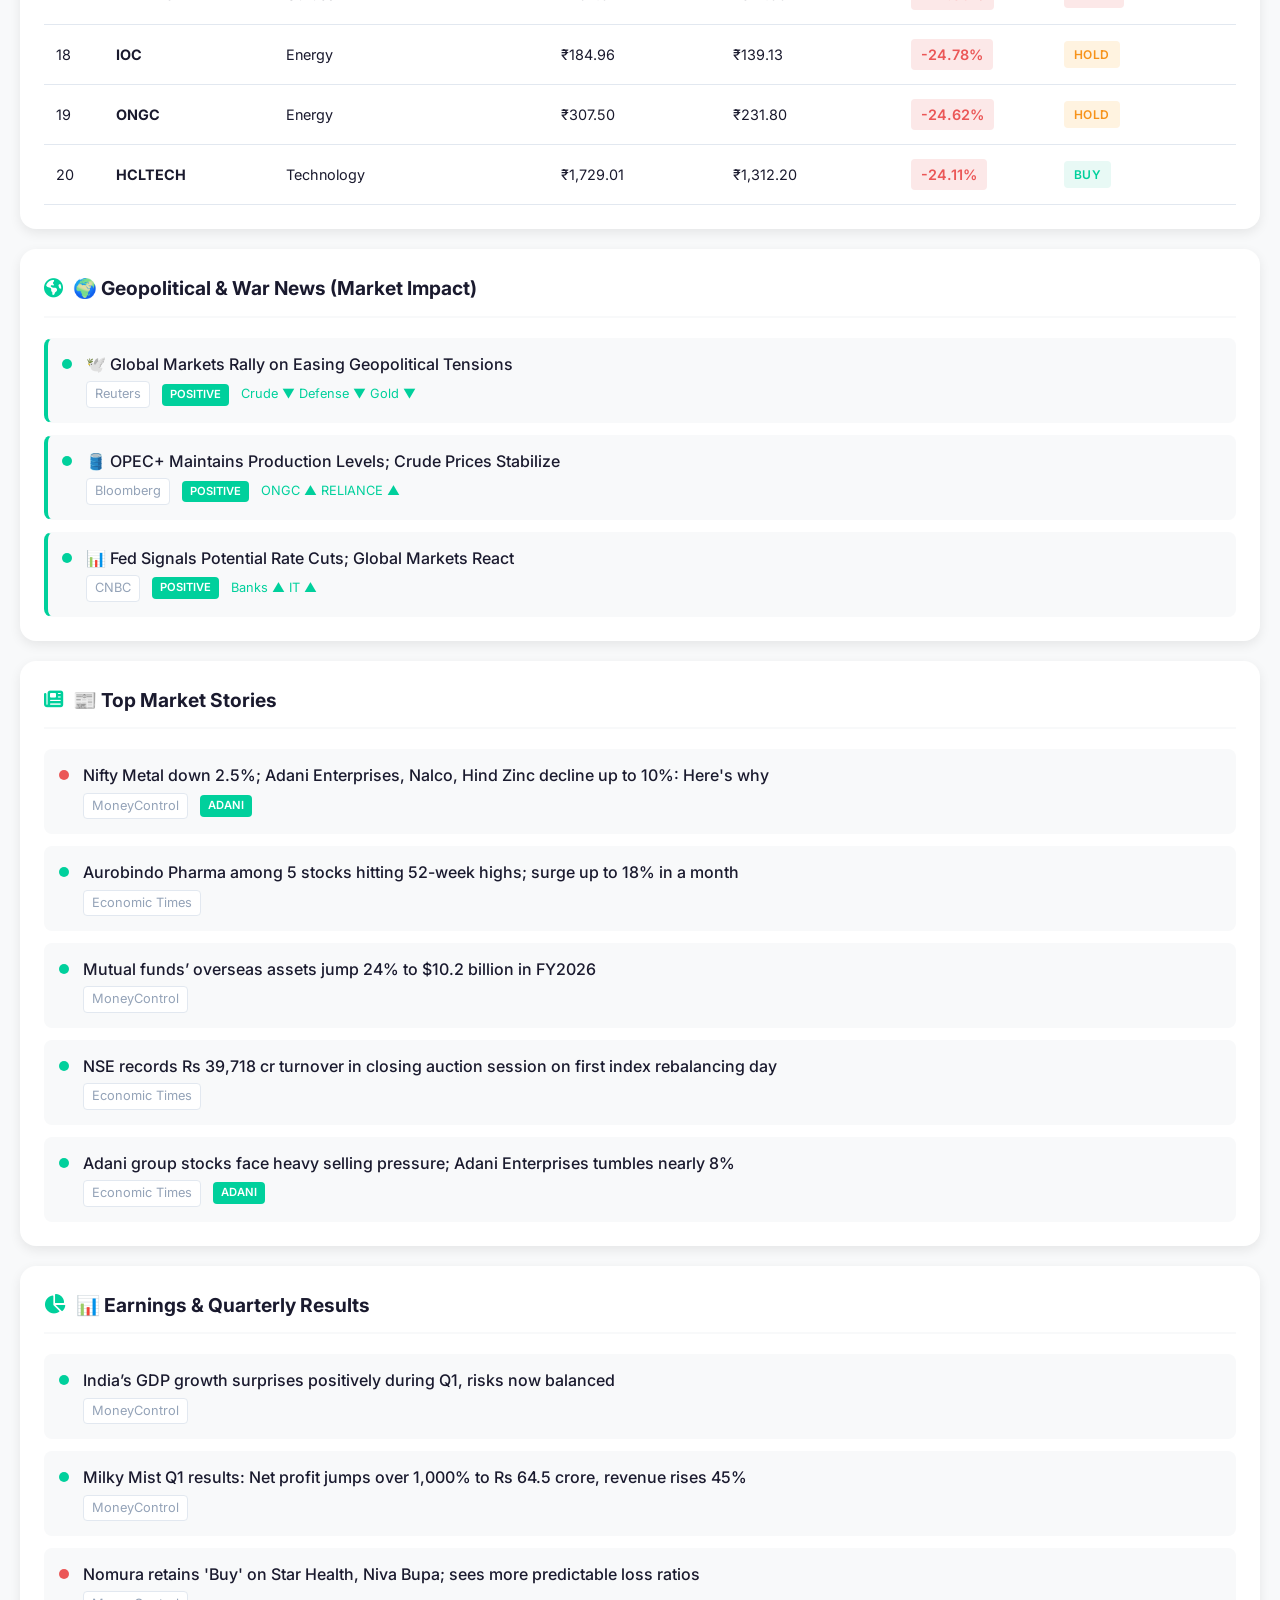
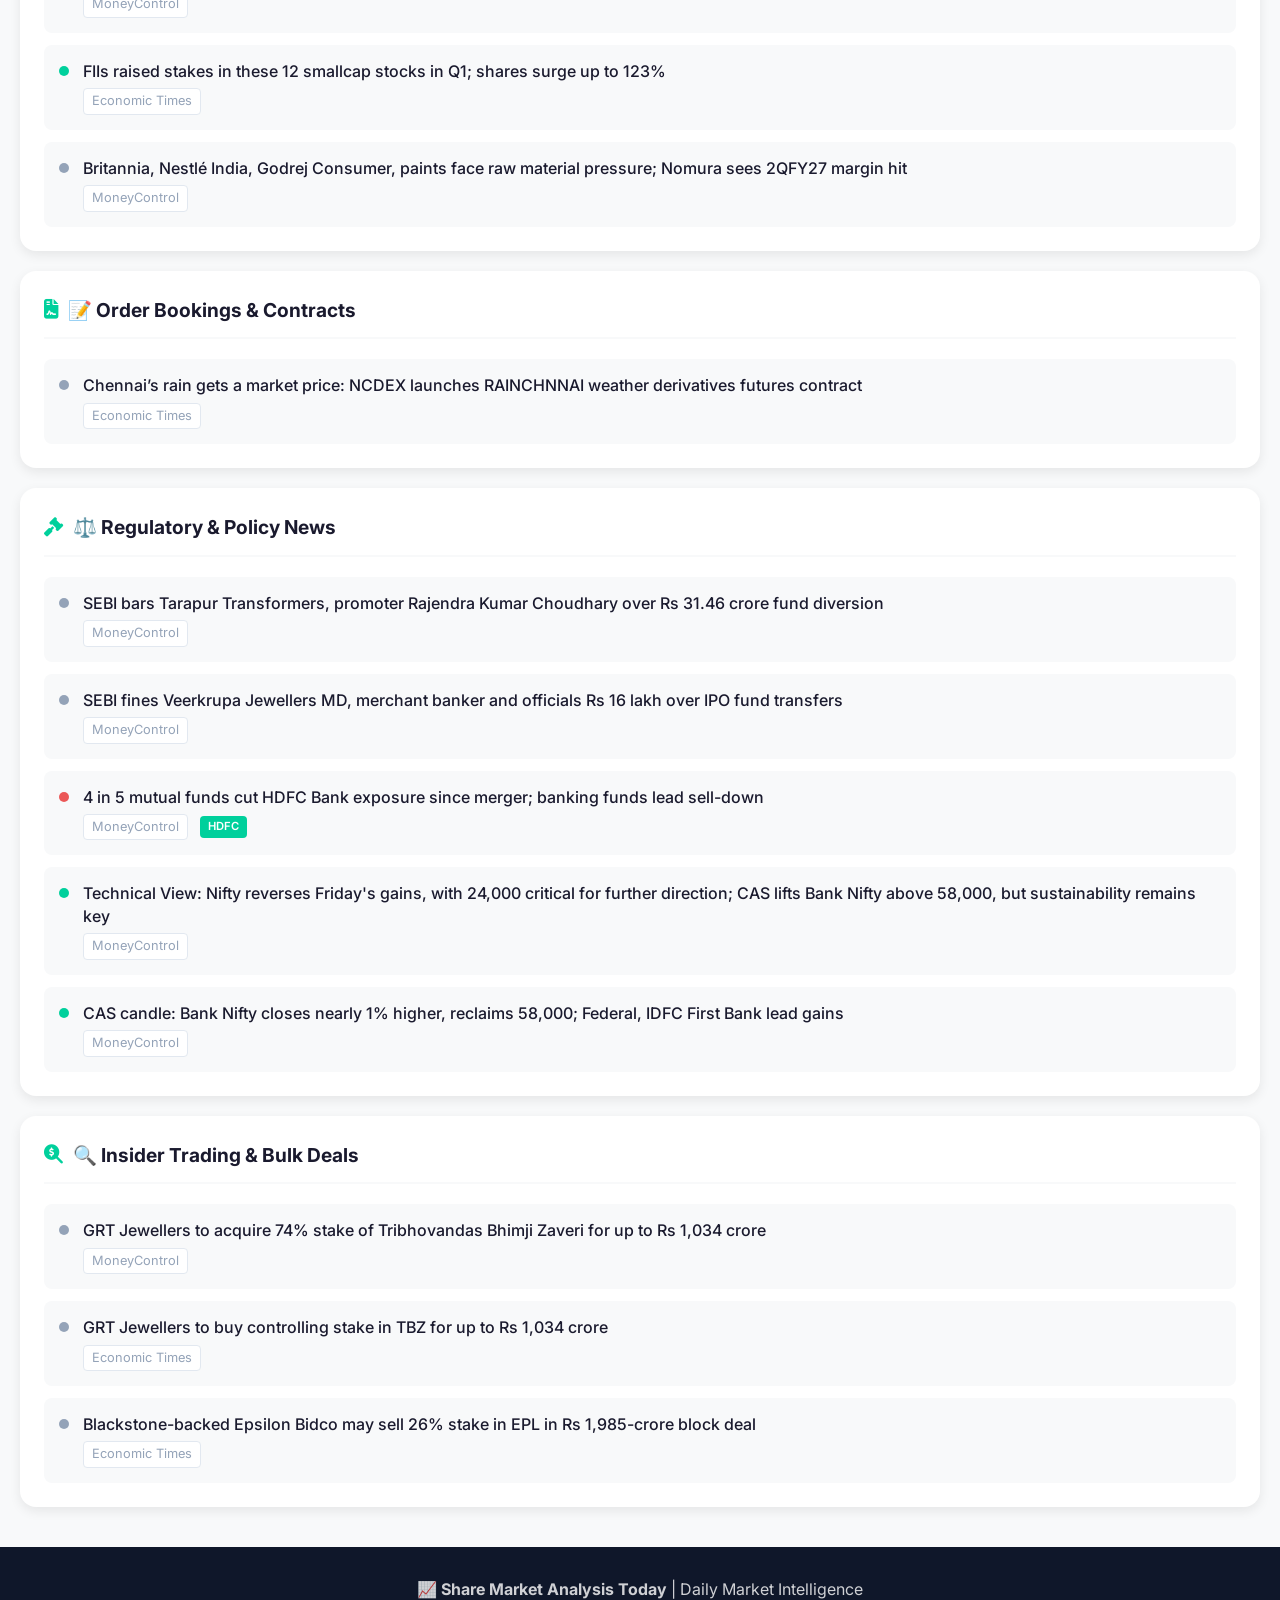
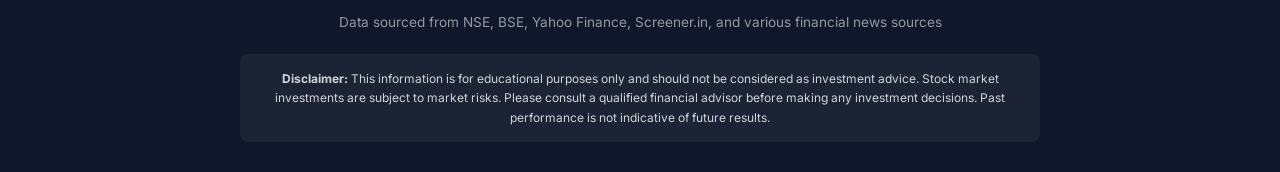
==== commit 3c318c83: "Update dashboard, P&L report, and portfolio email - Refresh market dashboard with live data and fix " ====
--- a/market_dashboard/index.html
+++ b/market_dashboard/index.html
@@ -9,7 +9,7 @@
     <link rel="preconnect" href="https://fonts.gstatic.com" crossorigin>
     <link href="https://fonts.googleapis.com/css2?family=Inter:wght@300;400;500;600;700;800&display=swap" rel="stylesheet">
     <link rel="stylesheet" href="https://cdnjs.cloudflare.com/ajax/libs/font-awesome/6.4.0/css/all.min.css">
-    <link rel="stylesheet" href="assets/css/style.css">
+    <link rel="stylesheet" href="assets/css/style.css?v=20260831">
 </head>
 <body>
     <!-- Navigation -->
@@ -24,6 +24,7 @@
                 <li><a href="#overview" class="nav-link">Overview</a></li>
                 <li><a href="#recommendations" class="nav-link">Recommendations</a></li>
                 <li><a href="#news" class="nav-link">News</a></li>
+                <li><a href="profit-loss.html" class="nav-link">P&amp;L Report</a></li>
             </ul>
             <div class="nav-date" id="currentDate">
                 <span class="live-indicator"><span class="live-dot"></span>LIVE</span>
@@ -172,15 +173,9 @@
             
             <!-- GIFT Nifty & Currency -->
             <h3 style="font-size: 0.9rem; color: #6c757d; margin-bottom: 12px; text-transform: uppercase; letter-spacing: 1px;">
-                🌏 GIFT Nifty & 💱 Currency
+                🌏 Currency
             </h3>
             <div class="indices-grid">
-                <div class="index-card positive" id="gift-card">
-                    <div class="index-region">SGX/GIFT</div>
-                    <div class="index-name">GIFT Nifty</div>
-                    <div class="index-value" id="gift-value">24,135.00</div>
-                    <div class="index-change positive" id="gift-change">▲ 84.40 (0.35%)</div>
-                </div>
                 <div class="index-card negative" id="usdinr-card">
                     <div class="index-region">FOREX</div>
                     <div class="index-name">USD/INR</div>
@@ -211,9 +206,9 @@
                 <div class="indicator-icon oil"><i class="fas fa-oil-can"></i></div>
                 <div class="indicator-info">
                     <div class="indicator-name">Crude Oil (Brent)</div>
-                    <div class="indicator-subtitle">$/Barrel - Iran-US talks easing</div>
-                </div>
-                <div class="indicator-value">$96.57</div>
+                    <div class="indicator-subtitle">$/Barrel</div>
+                </div>
+                <div class="indicator-value">$85.69</div>
                 <div class="indicator-change text-red">▼ 1.33%</div>
                 <div class="indicator-impact impact-positive">POSITIVE</div>
             </div>
@@ -230,73 +225,43 @@
             </div>
         </section>
 
-        <!-- ===== COMMODITY PRICES (Gold, Silver, Copper) ===== -->
+        <!-- ===== COMMODITY PRICES (International COMEX/NYMEX, USD) ===== -->
         <section class="market-section">
             <div class="section-header">
                 <h2 class="section-title"><i class="fas fa-gem"></i> 💰 Commodity Prices</h2>
+                <span style="font-size: 0.75rem; color: #6c757d;">International (COMEX/NYMEX) • USD</span>
             </div>
             
             <div class="indices-grid">
-                <div class="index-card negative" id="gold-card">
-                    <div class="index-region">MCX</div>
+                <div class="index-card" id="gold-card">
+                    <div class="index-region">COMEX</div>
                     <div class="index-name">🥇 Gold</div>
-                    <div class="index-value" id="gold-value">₹1,42,850/10gm</div>
-                    <div class="index-change negative" id="gold-change">▼ 920 (0.64%)</div>
-                </div>
-                <div class="index-card positive" id="silver-card">
-                    <div class="index-region">MCX</div>
+                    <div class="index-value" id="gold-value">$4,480.50/oz</div>
+                    <div class="index-change" id="gold-change">—</div>
+                </div>
+                <div class="index-card" id="silver-card">
+                    <div class="index-region">COMEX</div>
                     <div class="index-name">🥈 Silver</div>
-                    <div class="index-value" id="silver-value">₹2,28,560/kg</div>
-                    <div class="index-change positive" id="silver-change">▲ 115 (0.05%)</div>
-                </div>
-                <div class="index-card positive" id="copper-card">
-                    <div class="index-region">MCX</div>
+                    <div class="index-value" id="silver-value">$66.94/oz</div>
+                    <div class="index-change" id="silver-change">—</div>
+                </div>
+                <div class="index-card" id="copper-card">
+                    <div class="index-region">COMEX</div>
                     <div class="index-name">🔶 Copper</div>
-                    <div class="index-value" id="copper-value">₹985.60/kg</div>
-                    <div class="index-change positive" id="copper-change">▲ 20.40 (2.11%)</div>
-                </div>
-                <div class="index-card negative" id="crudeoil-card">
-                    <div class="index-region">MCX</div>
-                    <div class="index-name">⛽ Crude Oil</div>
-                    <div class="index-value" id="crudeoil-value">₹8,045/barrel</div>
-                    <div class="index-change negative" id="crudeoil-change">▼ 108 (1.33%)</div>
-                </div>
-                <div class="index-card positive" id="naturalgas-card">
-                    <div class="index-region">MCX</div>
+                    <div class="index-value" id="copper-value">$6.68/lb</div>
+                    <div class="index-change" id="copper-change">—</div>
+                </div>
+                <div class="index-card" id="crude-card">
+                    <div class="index-region">NYMEX</div>
+                    <div class="index-name">⛽ Crude Oil (WTI)</div>
+                    <div class="index-value" id="crude-value">$85.69/bbl</div>
+                    <div class="index-change" id="crude-change">—</div>
+                </div>
+                <div class="index-card" id="natgas-card">
+                    <div class="index-region">NYMEX</div>
                     <div class="index-name">🔥 Natural Gas</div>
-                    <div class="index-value" id="naturalgas-value">₹234.50/MMBtu</div>
-                    <div class="index-change positive" id="naturalgas-change">▲ 3.20 (1.38%)</div>
-                </div>
-                <div class="index-card negative" id="aluminium-card">
-                    <div class="index-region">MCX</div>
-                    <div class="index-name">🪨 Aluminium</div>
-                    <div class="index-value" id="aluminium-value">₹234.80/kg</div>
-                    <div class="index-change negative" id="aluminium-change">▼ 1.20 (0.51%)</div>
-                </div>
-            </div>
-            
-            <!-- International Prices -->
-            <h3 style="font-size: 0.9rem; color: #6c757d; margin: 20px 0 12px; text-transform: uppercase; letter-spacing: 1px;">
-                🌍 International Prices (COMEX/NYMEX) - Verified
-            </h3>
-            <div class="indices-grid">
-                <div class="index-card negative">
-                    <div class="index-region">COMEX</div>
-                    <div class="index-name">🥇 Gold Futures</div>
-                    <div class="index-value">$4,787.40/oz</div>
-                    <div class="index-change negative">▼ 30.60 (0.64%)</div>
-                </div>
-                <div class="index-card positive">
-                    <div class="index-region">COMEX</div>
-                    <div class="index-name">🥈 Silver Futures</div>
-                    <div class="index-value">$76.48/oz</div>
-                    <div class="index-change positive">▲ 0.04 (0.05%)</div>
-                </div>
-                <div class="index-card positive">
-                    <div class="index-region">COMEX</div>
-                    <div class="index-name">🔶 Copper Futures</div>
-                    <div class="index-value">$5.89/lb</div>
-                    <div class="index-change positive">▲ 0.12 (2.11%)</div>
+                    <div class="index-value" id="natgas-value">$2.94/MMBtu</div>
+                    <div class="index-change" id="natgas-change">—</div>
                 </div>
             </div>
         </section>
@@ -734,7 +699,7 @@
     </footer>
 
     <!-- JavaScript -->
-    <script src="data/dashboard_data.js"></script>
-    <script src="assets/js/main.js"></script>
+    <script src="data/dashboard_data.js?v=20260831"></script>
+    <script src="assets/js/main.js?v=20260831"></script>
 </body>
 </html>
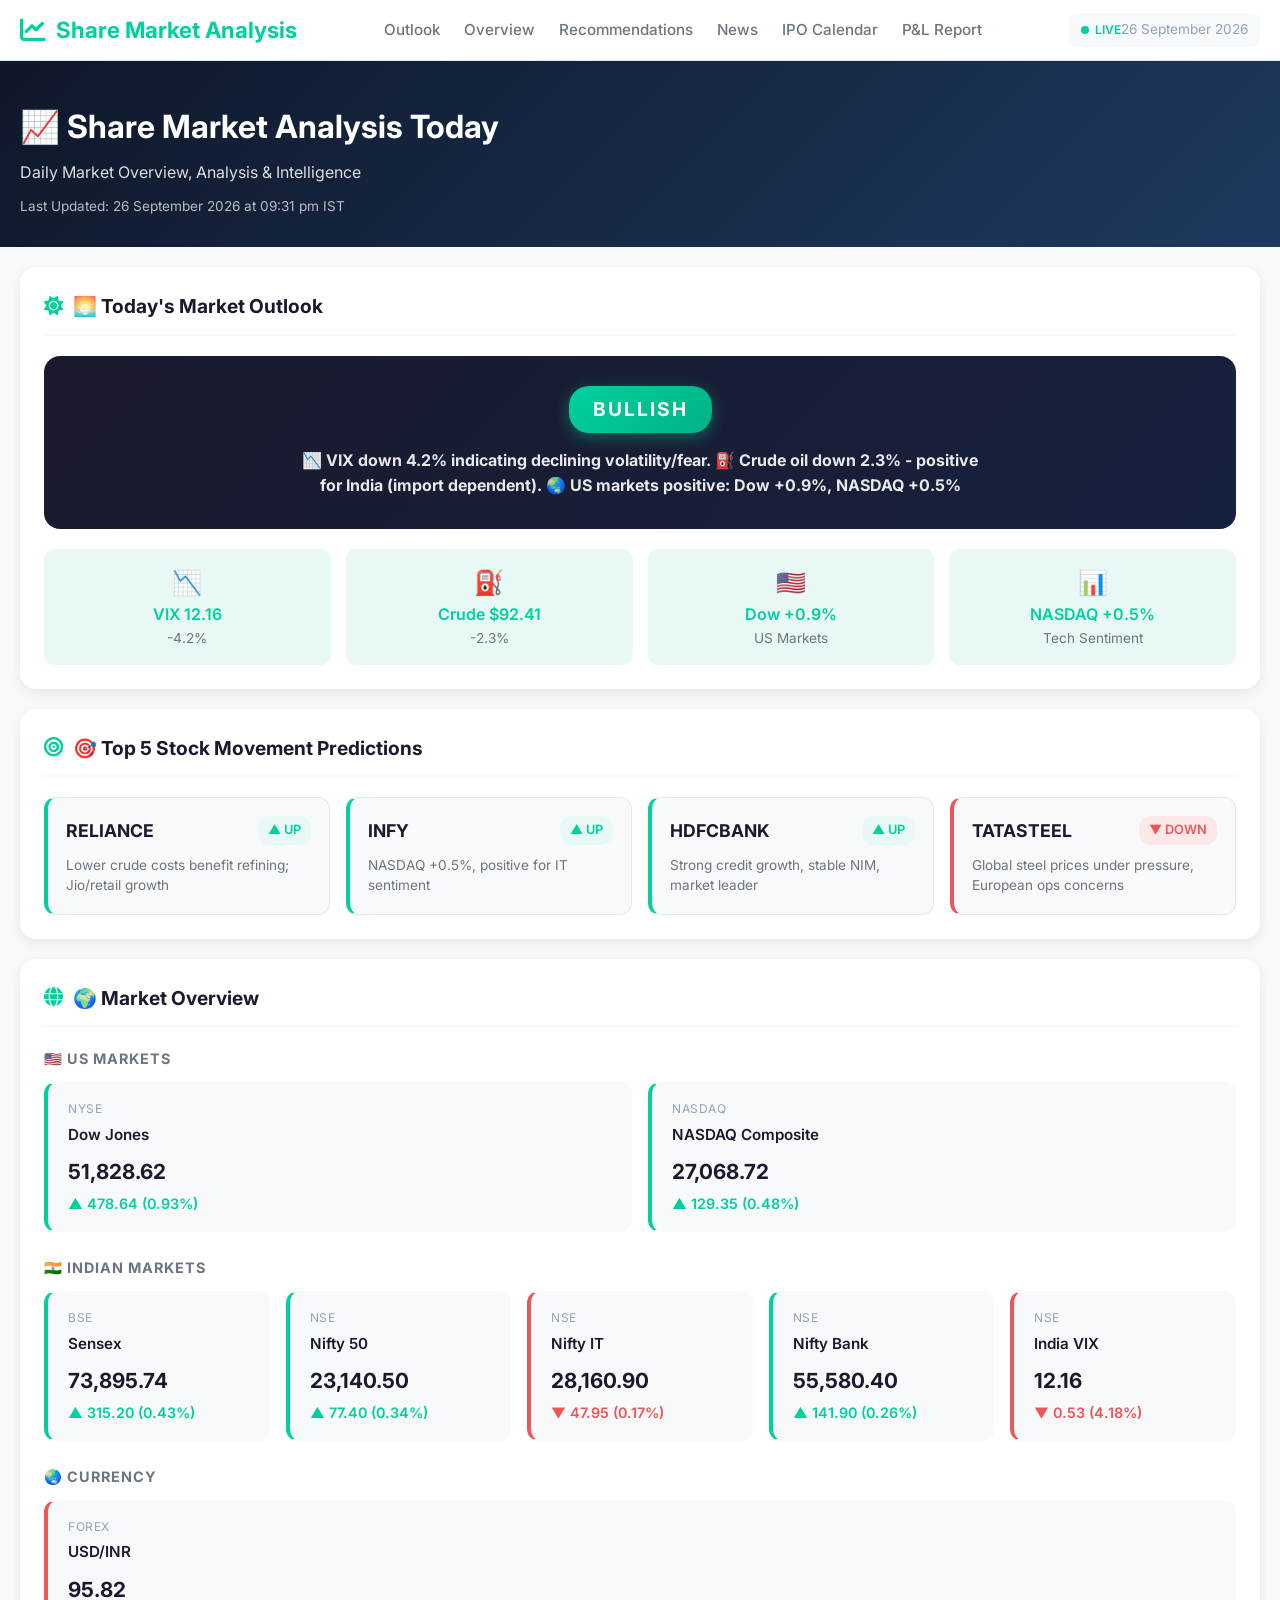
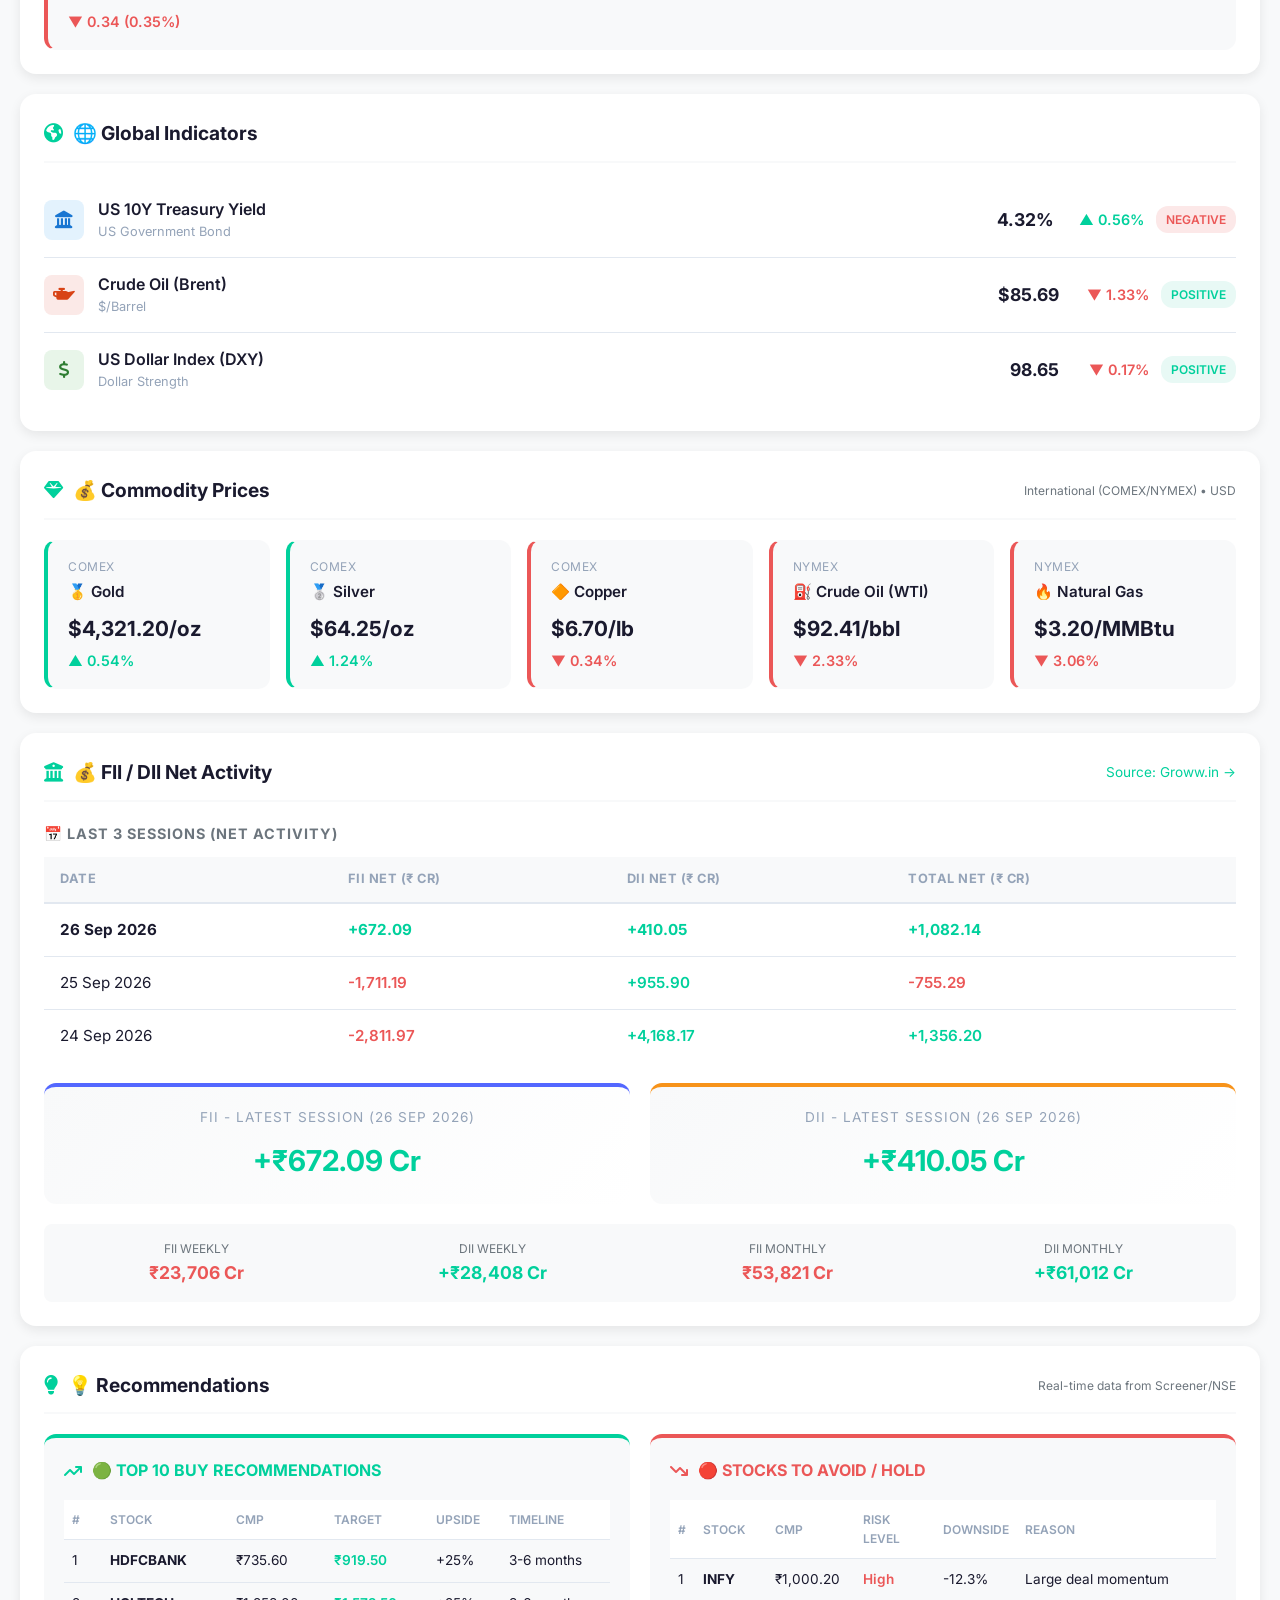
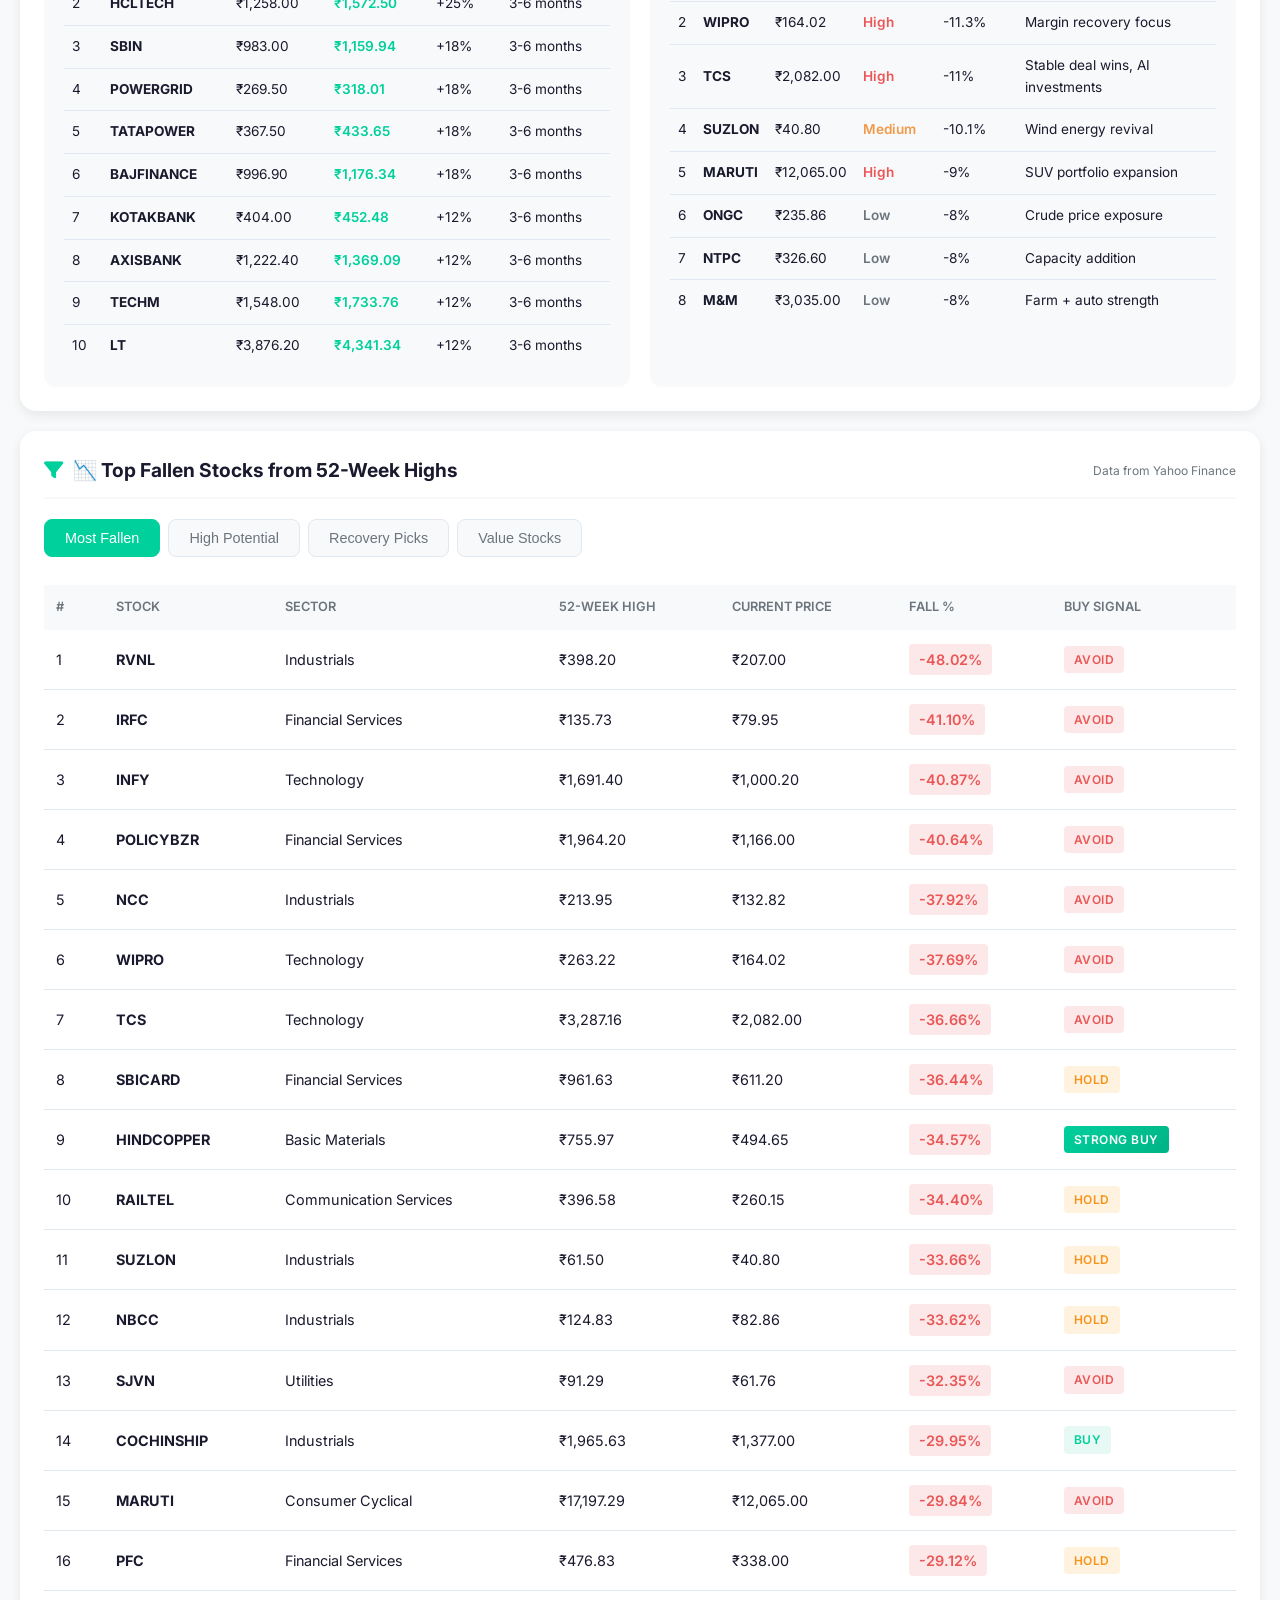
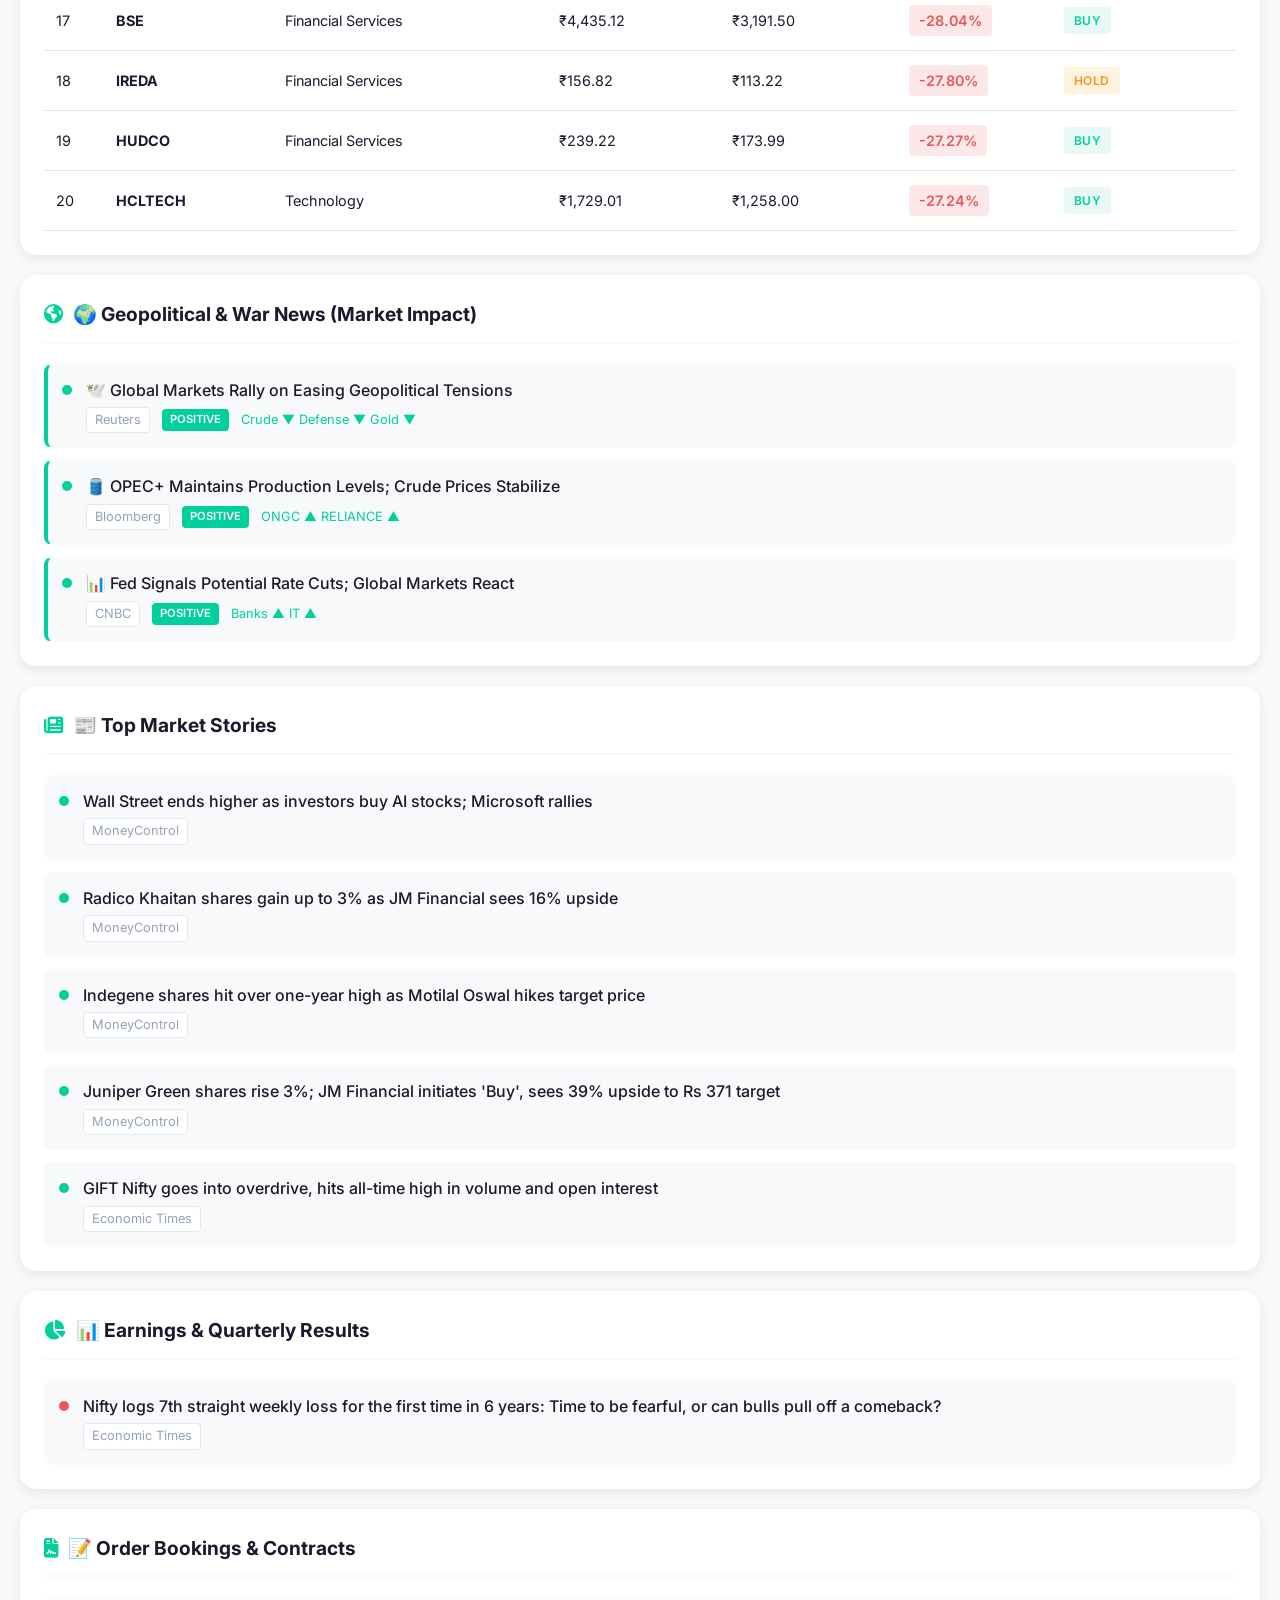
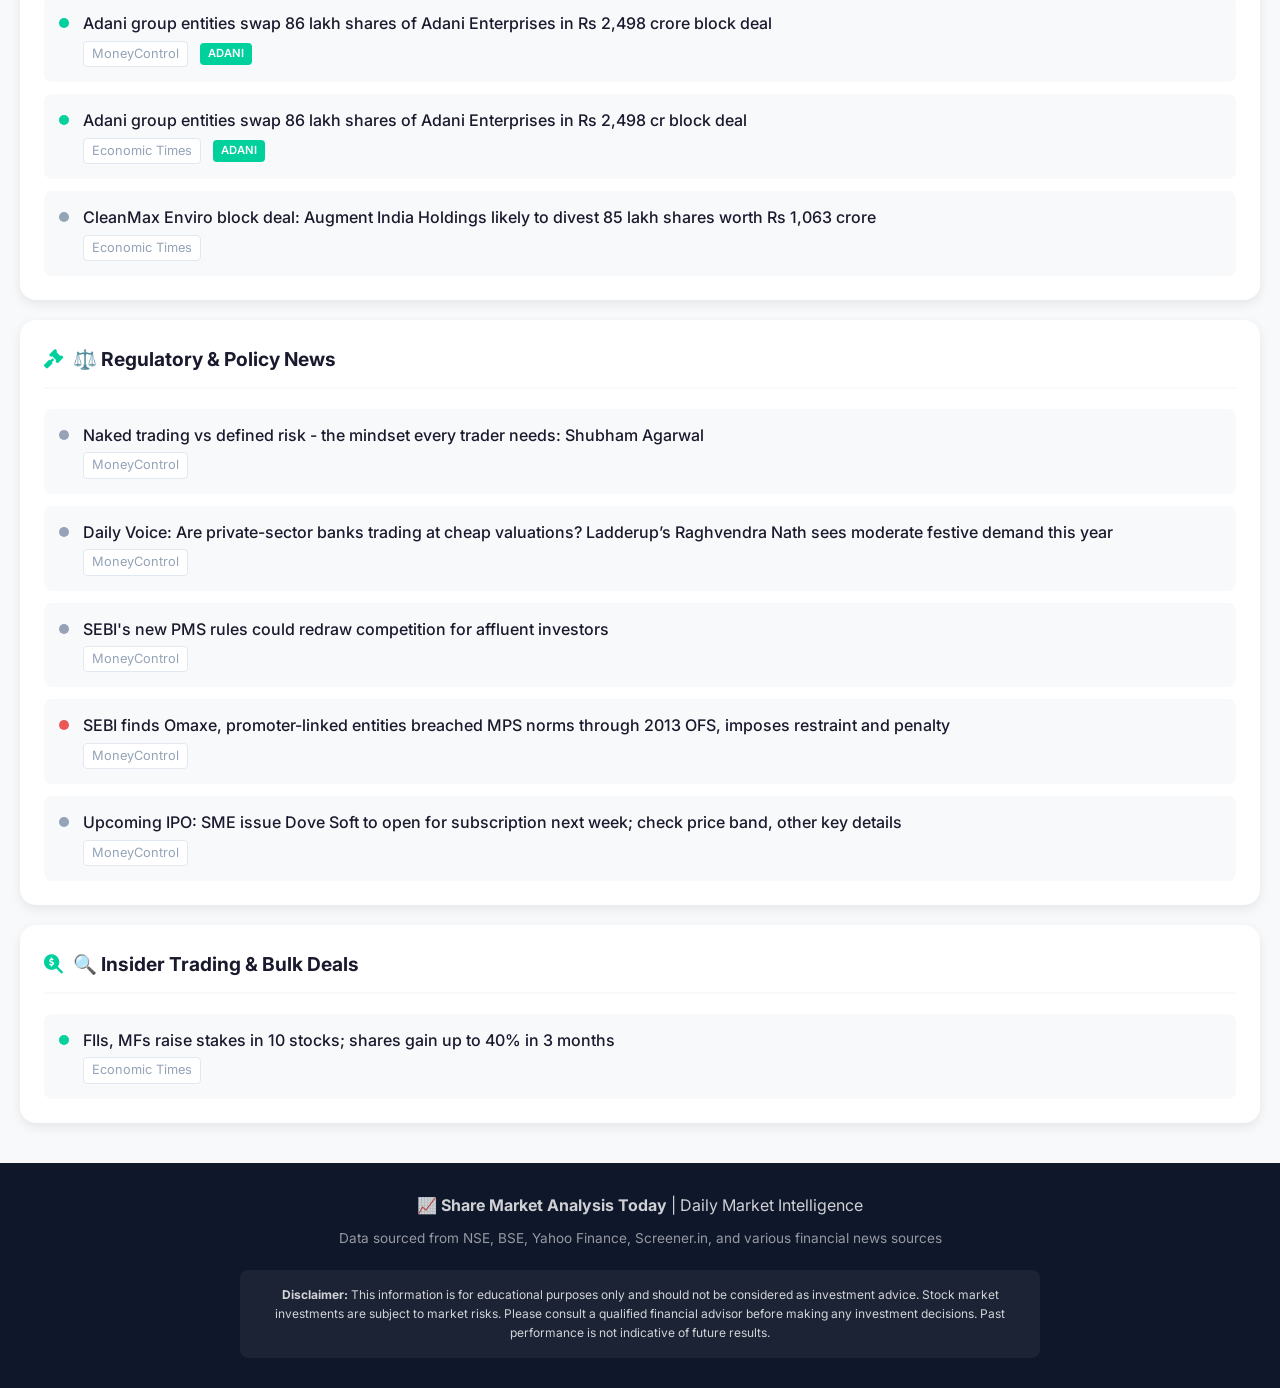
==== commit fb252bbd: "Add IPO calendar with GMP to email and dashboard Fetch top open/upcoming IPOs (dates, GMP, estimated" ====
--- a/market_dashboard/index.html
+++ b/market_dashboard/index.html
@@ -24,6 +24,7 @@
                 <li><a href="#overview" class="nav-link">Overview</a></li>
                 <li><a href="#recommendations" class="nav-link">Recommendations</a></li>
                 <li><a href="#news" class="nav-link">News</a></li>
+                <li><a href="ipos.html" class="nav-link">IPO Calendar</a></li>
                 <li><a href="profit-loss.html" class="nav-link">P&amp;L Report</a></li>
             </ul>
             <div class="nav-date" id="currentDate">
